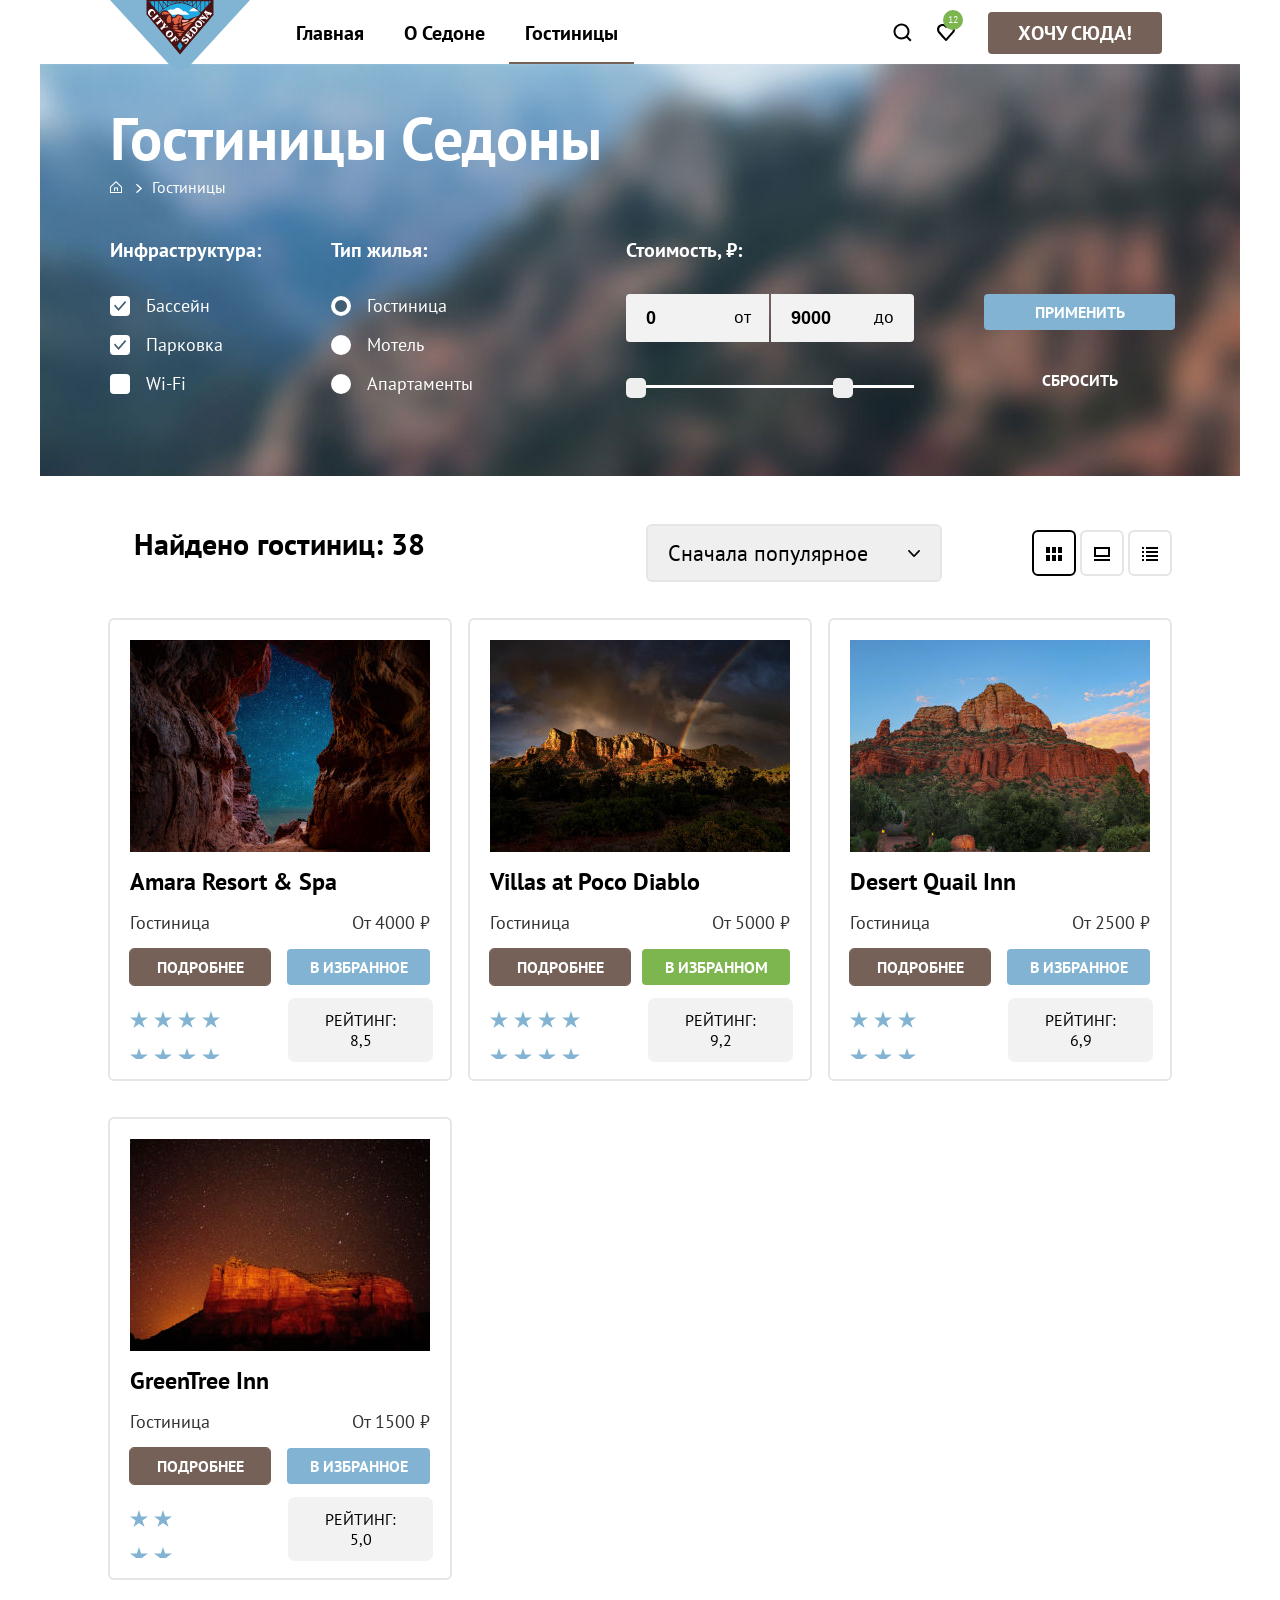
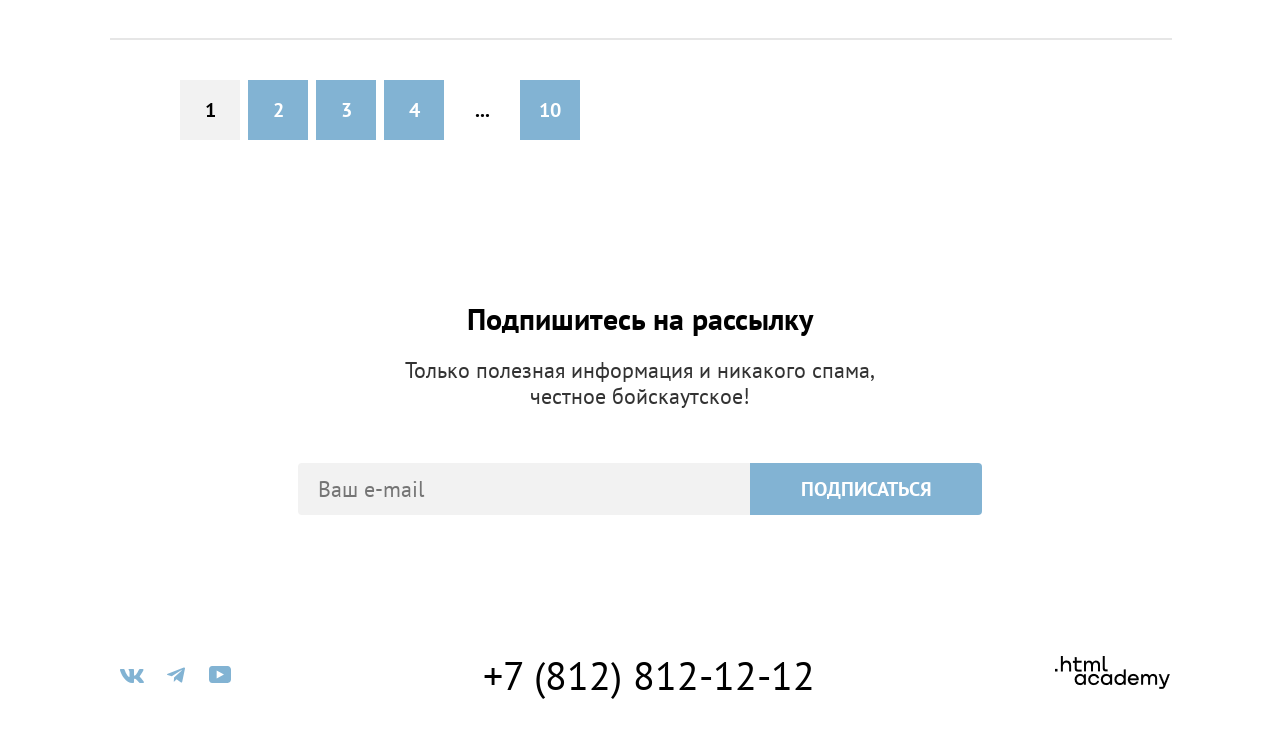
==== hotels.html @ c3390d6a "Гриды" ====
<!doctype html>
<html lang="ru">
  <head>
    <meta charset="utf-8" />
    <title>Sedona</title>
    <link rel="stylesheet" href="styles/styles.css" />
    <link rel="icon" href="images/logo/logo-sedona.svg" type="image/png" />
  </head>

  <body>
    <header class="page-header" data-test="header">
      <nav class="navigation">
        <a class="navigation-logo" href="index.html">
          <img
            class="page-header-logo"
            width="140"
            height="70"
            src="images/logo/logo-sedona.svg"
            alt="Логотип Города Седоны"
          />
        </a>
        <ul class="navigation-list">
          <li class="navigation-item">
            <a class="navigation-link" href="index.html">Главная</a>
          </li>
          <li class="navigation-item">
            <a class="navigation-link" href="about-sedona.html">О Седоне</a>
          </li>
          <li class="navigation-item navigation-current">
            <a class="navigation-link" href="hotels.html">Гостиницы</a>
          </li>
        </ul>
        <ul class="navigation-list navigation-user">
          <li class="navigation-item-user">
            <a class="navigation-link-user" href="#">
              <span class="icon icon-search"></span>
              <span class="visually-hidden">Поиск</span>
              <!-- Здесь будут значки прописаные в css-->
            </a>
          </li>
          <li class="navigation-item-user">
            <a class="navigation-link-user" href="#">
              <span class="icon icons_heart"></span>
              <span class="visually-hidden">Избранное 12</span>
            </a>
          </li>
          <li class="navigation-item-user">
            <a class="button-want-here white" href="#">Хочу сюда!</a>
          </li>
        </ul>
      </nav>
    </header>

    <main class="main-inner main-container" data-test="main">
      <section class="hotel-hero">
        <header class="inner-header white">
          <h1 class="inner-header-title">Гостиницы Седоны</h1>
          <ul class="breadcrumbs">
            <li class="breadcrumbs-item">
              <a class="breadcrumbs-link" href="index.html">
                <img
                  class="icon-home"
                  src="images/icon/vector-home.svg"
                  alt="Главная"
                />
              </a>
            </li>
            <li class="breadcrumbs-item">
              <a class="breadcrumbs-link">Гостиницы</a>
            </li>
          </ul>
        </header>

        <section class="hotel-filters" data-test="filter">
          <h2 class="visually-hidden">Список с фильтрами</h2>
          <form
            class="catalog-filter"
            action="https://echo.htmlacademy.ru/"
            method="get"
          >
            <fieldset class="catalog-filter-group white">
              <legend class="filter-title">Инфраструктура:</legend>
              <ul class="catalog-filter-list">
                <li class="catalog-filter-item">
                  <input
                    class="control-input"
                    type="checkbox"
                    name="pool"
                    id="pool"
                    checked
                  />
                  <label class="control" for="pool">
                    <span class="custom-checkbox"></span>
                    Бассейн</label
                  >
                </li>
                <li class="catalog-filter-item">
                  <input
                    class="control-input"
                    type="checkbox"
                    name="parking"
                    id="parking"
                    checked
                  />
                  <label class="control" for="parking">
                    <span class="custom-checkbox"></span>Парковка</label
                  >
                </li>
                <li class="catalog-filter-item">
                  <input
                    class="control-input"
                    type="checkbox"
                    name="wi-fi"
                    id="wi-fi"
                  />
                  <label class="control" for="wi-fi">
                    <span class="custom-checkbox"></span>Wi-Fi</label
                  >
                </li>
              </ul>
            </fieldset>

            <fieldset class="catalog-filter-group white">
              <legend class="filter-title">Тип жилья:</legend>
              <ul class="catalog-filter-list">
                <li class="catalog-filter-item">
                  <input
                    class="control-input"
                    type="radio"
                    name="accommodation"
                    value="hotel"
                    id="hotel"
                    checked
                  />
                  <label class="control" for="hotel">
                    <span class="custom-radio"></span>Гостиница</label
                  >
                </li>
                <li class="catalog-filter-item">
                  <input
                    class="control-input"
                    type="radio"
                    name="accommodation"
                    value="motel"
                    id="motel"
                  />
                  <label class="control" for="motel">
                    <span class="custom-radio"></span>Мотель</label
                  >
                </li>
                <li class="catalog-filter-item">
                  <input
                    class="control-input"
                    type="radio"
                    name="accommodation"
                    value="apartments"
                    id="apartments"
                  />
                  <label class="control" for="apartments">
                    <span class="custom-radio"></span>Апартаменты</label
                  >
                </li>
              </ul>
            </fieldset>

            <div class="price-filter-group white">
              <h3 class="filter-title">Стоимость, ₽:</h3>

              <div class="price-inputs">
                <p class="form-price">
                  <span class="price-description">от</span>
                  <input
                    class="filter-price-input first-price"
                    type="text"
                    value="0"
                    name="from"
                  />
                </p>

                <p class="form-price">
                  <span class="price-description">до</span>
                  <input
                    class="filter-price-input last-price"
                    type="text"
                    value="9000"
                    name="after"
                  />
                </p>
              </div>

              <div class="price-range">
                <button class="range__button range-min" type="button"></button>
                <button class="range__button range-max" type="button"></button>
                <div class="range-progress"></div>
                <div class="range-background"></div>
              </div>
            </div>

            <div class="div-buttons">
              <button class="button-apply" type="submit">Применить</button>
              <button class="button-reset" type="submit">Сбросить</button>
            </div>
          </form>
        </section>
      </section>

      <section class="hotel-catalog" data-test="catalog">
        <div class="sorting-container">
          <b class="catalog-hotel">Найдено гостиниц: 38</b>
          <select class="sort-select" aria-label="Сортировка">
            <option class="sort-option" value="popular">
              Сначала популярное
            </option>
            <option class="sort-option" value="cheap">Сначала дешёвое</option>
            <option class="sort-option" value="expensive">
              Сначала дорогое
            </option>
          </select>
          <ul class="view-switch">
            <li class="view-switch-item view-switch-current">
              <a href="#" class="view-switch-link">
                <img src="images/icon/mode-grid.svg" alt="Показать карточки" />
              </a>
            </li>
            <li class="view-switch-item">
              <a href="#" class="view-switch-link">
                <img
                  src="images/icon/mode-single.svg"
                  alt="Показать по одной"
                />
              </a>
            </li>
            <li class="view-switch-item">
              <a href="#" class="view-switch-link">
                <img src="images/icon/mode-list.svg" alt="Показать список" />
              </a>
            </li>
          </ul>
        </div>

        <ul class="hotel-card-list">
          <!-- ОТЕЛЬ 1 -->
          <li class="hotel-card-item">
            <article class="hotel-card">
              <h3 class="hotel-card__title">Amara Resort & Spa</h3>
              <img
                class="hotel-card__image"
                width="300"
                height="212"
                src="images/hotels/hotel-1.jpg"
                alt="Курортный отель с бассейном и горным пейзажем"
              />
              <p class="word-hotel">
                Гостиница
                <span>От 4000 ₽</span>
              </p>
              <div class="hotel-buttons">
                <a class="hotel-card-button button" href="">подробнее</a>
                <button class="button-favorites">в избранное</button>
              </div>
              <div class="div-rating">
                <p class="hotel-card-stars-4">
                  <span class="visually-hidden">4 звезды</span>
                </p>
                <p class="hotel-card__rating">Рейтинг: 8,5</p>
              </div>
            </article>
          </li>
          <!-- ОТЕЛЬ 2 -->
          <li class="hotel-card-item">
            <article class="hotel-card">
              <h3 class="hotel-card__title">Villas at Poco Diablo</h3>
              <img
                class="hotel-card__image"
                width="300"
                height="212"
                src="images/hotels/hotel-2.jpg"
                alt="Гостиница с видом на скалы"
              />
              <p class="word-hotel">
                Гостиница
                <span>От 5000 ₽</span>
              </p>
              <div class="hotel-buttons">
                <a class="hotel-card-button button" href="">подробнее</a>
                <button class="button-favorites-green">в избранном</button>
              </div>
              <div class="div-rating">
                <p class="hotel-card-stars-4">
                  <span class="visually-hidden">4 звезды</span>
                </p>
                <p class="hotel-card__rating">Рейтинг: 9,2</p>
              </div>
            </article>
          </li>
          <!-- ОТЕЛЬ 3 -->
          <li class="hotel-card-item">
            <article class="hotel-card">
              <h3 class="hotel-card__title">Desert Quail Inn</h3>
              <img
                class="hotel-card__image"
                width="300"
                height="212"
                src="images/hotels/hotel-3.jpg"
                alt="Уютный мотель с красивым ландшафтом"
              />
              <p class="word-hotel">
                Гостиница
                <span>От 2500 ₽</span>
              </p>
              <div class="hotel-buttons">
                <a class="hotel-card-button button" href="">подробнее</a>
                <button class="button-favorites">в избранное</button>
              </div>
              <div class="div-rating">
                <p class="hotel-card-stars-3">
                  <span class="visually-hidden">3 звезды</span>
                </p>
                <p class="hotel-card__rating">Рейтинг: 6,9</p>
              </div>
            </article>
          </li>
          <!-- ОТЕЛЬ 4 -->
          <li class="hotel-card-item">
            <article class="hotel-card">
              <h3 class="hotel-card__title">GreenTree Inn</h3>
              <img
                class="hotel-card__image"
                width="300"
                height="212"
                src="images/hotels/hotel-4.jpg"
                alt="бюджетный отель рядом с национальным парком"
              />
              <p class="word-hotel">
                Гостиница
                <span>От 1500 ₽</span>
              </p>
              <div class="hotel-buttons">
                <a class="hotel-card-button button" href="">подробнее</a>
                <button class="button-favorites">в избранное</button>
              </div>
              <div class="div-rating">
                <p class="hotel-card-stars-2">
                  <span class="visually-hidden">2 звезды</span>
                </p>
                <p class="hotel-card__rating">Рейтинг: 5,0</p>
              </div>
            </article>
          </li>
        </ul>

        <div class="big-line"></div>

        <ul class="pagination">
          <li class="pagination-item pagination-current">
            <a class="pagination-link">1</a>
          </li>
          <li class="pagination-item">
            <a class="pagination-link" href="#">2</a>
          </li>
          <li class="pagination-item">
            <a class="pagination-link" href="#">3</a>
          </li>
          <li class="pagination-item">
            <a class="pagination-link" href="#">4</a>
          </li>
          <li class="pagination-item">
            <a class="pagination-link" href="#">...</a>
          </li>
          <li class="pagination-item">
            <a class="pagination-link pagination-next" href="#">10</a>
          </li>
        </ul>
      </section>
      <section class="email-index" data-test="subscribe">
        <h2 class="subscribe">Подпишитесь на рассылку</h2>
        <p class="subscribe-text">
          Только полезная информация и никакого спама, честное бойскаутское!
        </p>
        <form class="email-subscribe">
          <input
            class="email-input"
            type="email"
            name="email"
            placeholder="Ваш e-mail"
          />
          <button class="subscribe-btn">Подписаться</button>
        </form>
      </section>
    </main>

    <footer class="page-footer" data-test="footer">
      <h2 class="visually-hidden">Контакты</h2>
      <ul class="footer-social-list">
        <li class="footer-social-item">
          <a class="button-vk" href="https://vk.com/htmlacademy">
            <img
              class="social-icon"
              width="24"
              height="14"
              src="images/icon/vector-vk.svg"
              alt=""
            />
          </a>
          <span class="visually-hidden">Вконтакте</span>
        </li>
        <li class="footer-social-item">
          <a class="button" href="https://t.me/htmlacademy">
            <img
              class="social-icon"
              width="18"
              height="16"
              src="images/icon/vector-tg.svg"
              alt=""
            />
          </a>
          <span class="visually-hidden">Телеграм</span>
        </li>
        <li class="footer-social-item">
          <a class="button" href="https://www.youtube.com/user/htmlacademyru">
            <img
              class="social-icon"
              width="22"
              height="17"
              src="images/icon/vector-yt.svg"
              alt=""
            />
          </a>
          <span class="visually-hidden">Youtube</span>
        </li>
      </ul>
      <address class="footer-phone">
        <a class="phone" href="tel:+78128121212">+7 (812) 812-12-12</a>
      </address>
      <address class="footer-logo">
        <a class="logo-footer" href="https://htmlacademy.ru/">
          <img
            class="logo"
            width="115"
            height="33"
            alt="Логотип htmlacademy"
            src="images/logo/logo_htmlacademy.png"
          />
        </a>
      </address>
    </footer>
  </body>
</html>
---- styles/styles.css ----
@font-face {
  font-family: "PT Sans";
  font-style: normal;
  font-weight: 400;
  src: url("../fonts/ptsans-400.woff2") format("woff2");
  font-display: swap;
}

@font-face {
  font-family: "PT Sans";
  font-style: normal;
  font-weight: 700;
  src: url("../fonts/ptsans-700.woff2") format("woff2");
  font-display: swap;
}

html {
  height: 100%;
}

body {
  display: flex;
  flex-direction: column;
  min-height: 100%;
  font-family: "PT Sans", sans-serif;
  font-size: 22px;
  font-weight: 400;
  line-height: 26px;
  color: #000000;
  background-color: #ffffff;
  text-align: center;
  width: 1200px;
  margin: 0 auto;
}

.visually-hidden {
  position: absolute;
  width: 1px;
  height: 1px;
  margin: -1px;
  padding: 0;
  border: 0;
  clip: rect(0 0 0 0);
  overflow: hidden;
}

.navigation-list,
.comfort-list,
.pagination,
.footer-social-list,
.inner-header-title,
.breadcrumbs,
.hotel-card-list,
.catalog-filter-group,
.view-switch {
  margin: 0;
  padding: 0;
}

.sedona-title,
.invitation-title,
.comfort-title,
.intro_title,
.interested-title,
.sedona-text,
.invitation-text,
.comfort-text,
.interested-text,
.intro_description,
.subscribe,
.subscribe-text,
.hotel-card__title,
.word-hotel,
.hotel-card__rating,
.hotel-card-stars-2,
.hotel-card-stars-3,
.hotel-card-stars-4,
.custom-radio {
  margin: 0;
}

.sedona-list,
.price-filter-group {
  padding: 0;
}

.navigation-link,
.filter-title,
.phone,
.button-search,
.hotel-card-button,
.button-want-here,
.pagination-link,
.breadcrumbs-link {
  text-decoration: none;
} /*Убирает подчеркивание*/

.sedona-title,
.comfort-title,
.button-search,
.button-want-here,
.intro_title,
.invitation-title,
.pagination-item,
.button-apply,
.button-reset,
.hotel-card-button,
.button-favorites,
.hotel-card__rating,
.button-favorites-green,
.subscribe-btn {
  text-transform: uppercase;
} /*Всё крупным шрифтом*/

.navigation-list,
.sedona-list,
.comfort-list,
.breadcrumbs,
.catalog-filter-list,
.hotel-card-list,
.pagination,
.footer-social-list,
.view-switch {
  list-style-type: none;
} /*Убирает маркер*/

.button-search,
.subscribe-btn,
.button-want-here,
.email-input,
.button-favorites,
.button-favorites-green,
.sort-select,
.button-apply,
.button-reset {
  font: inherit;
} /*Принудительное наследование*/

.navigation-list,
.sedona-list,
.comfort-list,
.footer-social-list,
.hotel-card-list,
.breadcrumbs,
.catalog-filter-list,
.pagination {
  flex-wrap: wrap;
} /*Переполнение*/

/*Цвета*/

.intro_description,
.invitation-text,
.interested-title,
.subscribe-text {
  color: #333333;
}

.white .sedona-title,
.white .sedona-text,
.white .subscribe,
.white .subscribe-text,
.white .inner-header-title,
.white .catalog-filter-item,
.white .button-want-here {
  color: #ffffff;
}

/*Шрифты*/

.hotel-card__rating {
  font-size: 16px;
  line-height: 20px;
}

.breadcrumbs-link {
  font-size: 16px;
  line-height: 21px;
}

.sedona-text,
.comfort-text,
.sort-option,
.word-hotel {
  font-size: 18px;
  line-height: 21px;
  color: #333333;
}

.control {
  font-size: 18px;
  line-height: 23px;
}

.navigation-link,
.button-want-here {
  font-size: 20px;
  line-height: 24px;
  font-weight: 700;
  color: #000000;
}

.filter-title {
  font-size: 20px;
  font-weight: 700;
  line-height: 24px;
  letter-spacing: 0%;
  text-align: left;
  color: #ffffff;
  margin: 0;
  padding: 0;
  margin-bottom: 32px;
}

.sedona-title,
.comfort-title,
.hotel-card__title {
  font-size: 24px;
  font-weight: 700;
  line-height: 28px;
}

.intro_title,
.invitation-title,
.interested-title,
.subscribe,
.catalog-hotel {
  font-size: 30px;
  font-weight: 700;
  line-height: 36px;
}

.phone {
  font-size: 40px;
  line-height: 40px;
  color: #000000;
}

.inner-header-title {
  font-size: 60px;
  line-height: 78px;
  font-weight: 700;
}

/*Кнопки*/

.button-want-here {
  width: 92px;
  background-color: #756157;
  color: white;
  padding: 8px 30px;
  box-sizing: border-box;
  border-radius: 4px;
}

.button-search,
.subscribe-btn {
  font-size: 20px;
  line-height: 36px;
  font-weight: 700;
  padding: 8px 50px 8px 50px;
  color: #ffffff;
}

.button-search {
  width: 376px;
  border-radius: 4px;
  background-color: #756157;
  margin-top: 54px;
}

.subscribe-btn {
  width: 232px;
  min-height: 52px;
  border: none;
  border-radius: 0 4px 4px 0;
  background-color: #82b3d3;
}

.hotel-card-button {
  font-size: 16px;
  line-height: 20px;
  font-weight: 700;
  color: #ffffff;
  padding: 8px 26px;
  width: 88px;
  min-height: 20px;
  outline: 1px solid #756157;
  border-radius: 4px;
  background-color: #756157;
}

.button-favorites {
  font-size: 16px;
  line-height: 20px;
  font-weight: 700;
  color: #ffffff;
  padding: 8px;
  width: 143px;
  min-height: 20px;
  border-radius: 4px;
  border: none;
  background-color: #82b3d3;
}

.button-favorites-green {
  font-size: 16px;
  line-height: 20px;
  font-weight: 700;
  color: #ffffff;
  padding: 8px 20px;
  width: 148px;
  min-height: 36px;
  border: none;
  border-radius: 4px;
  background-color: #7db54f;
}

.pagination-item {
  font-size: 20px;
  font-weight: 700;
  line-height: 36px;
}

/*Главная*/ /* */

/*Шапка - header*/
.navigation {
  display: flex;
  width: 1200px;
  margin: 0 auto;
  padding: 0 70px;
  box-sizing: border-box;
  position: relative;
}

.navigation-logo {
  position: absolute;
  z-index: 10;
}

.navigation-list {
  width: 527px;
  display: flex;
  flex-direction: row;
  justify-content: flex-start;
  align-items: center;
  margin-left: 170px;
}

.navigation-item:not(:last-child) {
  margin-right: 8px;
}

.navigation-link {
  padding: 19px 16px;
}

.navigation-user {
  width: 290px;
  margin-left: auto;
}

.navigation-item-user:last-child {
  margin-left: 20px;
}

/* полоска акктивности */
.navigation-item {
  position: relative; /* чтобы полоска считала позицию от этого блока */
}

.navigation-item.navigation-current::after {
  content: "";
  position: absolute;
  bottom: -19px; /* опускаем полоску на 21px ниже */
  left: 0;
  width: 100%;
  height: 0;
  border-bottom: 2px solid #756257;
}

/* main */
.page-main {
  width: 1200px;
}

.main-container {
  flex-grow: 1;
}

.page-container {
  width: 1200px;
  margin: 0 auto;
}

.hero {
  background-color: #2c4a6a;
  background-image: url("../images/index-background.png");
  width: 1200px;
  min-height: 485px;
  display: block;
  margin: 0 auto;
}

.hero-img {
  margin: 51px 371px;
}

.intro {
  display: flex;
  flex-direction: column;
  justify-content: center;
  align-items: center;
  padding: 69px 0;
}

.intro_title {
  width: 730px;
  margin-bottom: 25px;
}

.sedona-list {
  display: grid;
  grid-template-columns: repeat(3, 400px);
  grid-template-rows: repeat(3, 385px);
  max-width: 1200px;
  margin: 0 auto;
}

.sedona-item {
  display: flex;
  flex-direction: column;
  justify-content: center;
  align-items: center;
  min-height: 385px;
}

.sedona-title {
  width: 175px;
  min-height: 56px;
}

.sedona-title::after {
  content: "";
  display: block;
  width: 60px;
  height: 2px;
  background-color: rgba(0, 0, 0, 0.3);
  margin: 30px auto 0;
}

.sedona-list li:first-child .sedona-title::after,
.sedona-list li:last-child .sedona-title::after {
  background-color: rgba(255, 255, 255, 0.3);
}

.sedona-text {
  width: 240px;
  min-width: 42px;
  margin-top: 30px;
}

.sedona-photo {
  grid-column: span 2;
  min-height: 385px;
}

.photo-1 {
  display: block;
}

.invitation {
  display: flex;
  flex-direction: column;
  justify-content: center;
  align-items: center;
  padding: 64px 0;
}

.invitation-title {
  width: 505px;
  margin-bottom: 20px;
}

.comfort-list {
  display: flex;
}

.comfort-item {
  display: flex;
  flex-direction: column;
  justify-content: flex-start;
  align-items: center;
  padding: 81px 85px;
}

.comfort-title {
  margin: 30px 0;
}

.comfort-text {
  width: 230px;
}

.interested {
  display: flex;
  flex-direction: column;
  justify-content: flex-start;
  align-items: center;
  padding: 96px 304px;
}

.interested-text {
  margin-top: 20px;
  width: 630px;
}

.email-index {
  min-height: 415px;
  display: flex;
  flex-direction: column;
  justify-content: center;
  align-items: center;
}

.subscribe-text {
  margin-top: 20px;
  width: 500px;
}

.email-subscribe {
  display: flex;
  flex-direction: row;
  justify-content: flex-start;
  align-items: center;
  margin-top: 54px;
}

.email-input {
  width: 452px;
  min-height: 52px;
  border: none;
  box-sizing: border-box;
  padding: 12px 20px;
  border-radius: 4px 0 0 4px;
  background-color: #f2f2f2;
}

/*Подвал - footer */

.page-footer {
  padding: 40px 70px;
  display: flex;
  flex-direction: row;
  justify-content: space-between;
  align-items: center;
}

.footer-social-list {
  display: flex;
  flex-direction: row;
  justify-content: flex-start;
  align-items: center;
}

.footer-social-item {
  width: 24px;
  height: auto;
  padding: 0 10px;
}

.footer-phone {
  width: 720px;
  font-style: normal;
}

/*Фон*/

.bg-100 {
  background-color: rgba(130, 179, 211, 1);
}

.bg-12 {
  background-color: rgba(131, 179, 211, 0.12);
}

.bg-20 {
  background-color: rgba(131, 179, 211, 0.2);
}

.bg-email {
  background-color: #5e4b3c;
  background-image: url("../images/subscribe.jpg");
  width: 1200px;
  height: 414.86px;
}

/*Векторные картинки*/

.icon {
  width: 20px;
  height: 20px;
  display: flex;
  background-repeat: no-repeat;
  background-position: center;
  justify-content: center;
  align-items: center;
  padding: 22px 12px;
}

.icon-search {
  background-image: url("../images/icon/icons_search.svg");
}

.icons_heart {
  background-image: url("../images/icon/icons_heart.svg");
  text-decoration: none;
  position: relative;
}

.icons_heart:after {
  content: "12";
  border-radius: 10px;
  position: absolute;
  background-color: #7db54f;
  width: 20px;
  height: 20px;
  line-height: 20px;
  top: 10px;
  left: 19px;
  font-size: 10px;
  text-align: center;
  color: #ffffff;
  z-index: 10;
}

/*Каталог */

.hotel-hero {
  background-color: #2c4a3e;
  background-image: url("../images/hotels/filter.jpg");
  width: 1200px;
  min-height: 412px;
}

.inner-header {
  padding: 35px 70px 40px;
}

.inner-header-title {
  text-align: start;
}

.breadcrumbs {
  color: #ffffff;
  display: flex;
  font-size: 16px; /* возвращаем размер только нужным */
  line-height: 1;
}

.breadcrumbs-item:not(:last-child)::after {
  content: "";
  display: inline-block;
  width: 6px;
  height: 10px;
  margin: 0 10px;
  background-image: url(../images/icon/Vector-arrow.svg);
  background-size: contain;
  background-repeat: no-repeat;
  background-position: center;
}

.hotel-filters {
  padding: 0 70px;
}

.catalog-filter {
  display: flex;
}

.hotel-catalog {
  padding: 50px 70px 60px 70px;
}

.catalog-filter-group {
  width: 150.43px;
  min-height: 157px;
  border: none;
}

.catalog-filter-group:first-child {
  margin-right: 70px;
}

.catalog-filter-list {
  margin: 0;
  padding: 0;
  text-align: start;
}

.catalog-filter-item:not(:last-child) {
  margin-bottom: 16px;
}

/* Скрываем стандартный чекбокс */
.control-input {
  position: absolute;
  width: 1px;
  height: 1px;
  margin: -1px;
  padding: 0;
  overflow: hidden;
  clip: rect(0, 0, 0, 0);
}

/* Контейнер для галочки */
.custom-checkbox {
  display: inline-block;
  width: 20px;
  height: 20px;
  border-radius: 4px;
  background-color: #ffffff;
  margin-right: 16px;
  vertical-align: middle;
  flex-shrink: 0;
}

.control-input:checked + .control .custom-checkbox {
  background-image: url("../images/icon/tick-checked.svg"); /* твоя иконка */
  background-position: center;
  background-repeat: no-repeat;
}

/* Стили для лейбла, чтобы всё было в строку */
.control {
  display: flex;
  align-items: center;
  cursor: pointer;
}

/* Кастомный кружок */
.custom-radio {
  display: inline-block;
  width: 20px;
  height: 20px;
  border-radius: 50%;
  background-color: #ffffff;
  margin-right: 16px;
  vertical-align: middle;
  flex-shrink: 0;
}

/* Когда радио-кнопка выбрана — показываем точку */
.control-input:checked + .control .custom-radio {
  background-color: #3f5e72; /* цвет фона из макета */
  box-shadow: inset 0 0 0 4px #fff; /* белая точка внутри */
}

.price-filter-group {
  margin: 0 70px 0 140px;
  padding-left: 13px;
}

.price-inputs {
  display: flex;
}

.form-price {
  position: relative;
  margin: 0;
}

.price-description {
  position: absolute;
  color: rgba(0, 0, 0, 1);
  right: 10px;
  font-size: 18px;
  z-index: 2;
  padding: 10px 10px;
}

.filter-price-input {
  width: 143px;
  min-height: 48px;
  background-color: #f2f2f2;
  border: none;
  padding: 12px 20px;
  box-sizing: border-box;
  font-size: 18px;
  font-weight: 700;
  line-height: 24px;
}

.first-price {
  border-radius: 4px 0 0 4px;
  margin-right: 2px;
}

.last-price {
  border-radius: 0 4px 4px 0;
}

.price-range {
  position: relative;
  margin-top: 36px;
}

.range__button {
  width: 20px;
  height: 20px;
  color: #ffffff;
  border-radius: 5px;
  position: absolute;
  z-index: 1;
  border: none;
}

.range-min {
  left: 0;
}

.range-max {
  right: 61px;
}

.range-progress {
  position: absolute;
  width: 100%;
  height: 3px;
  background-color: #fff;
  bottom: -10px;
}

.div-buttons {
  display: flex;
  flex-direction: column;
  margin-top: 56px;
}

.button-apply,
.button-reset {
  border: none;
}

.button-apply {
  width: 191px;
  min-height: 36px;
  background-color: #82b3d3;
  border-radius: 4px;
  font-size: 16px;
  line-height: 20px;
  font-weight: 700;
  color: #ffffff;
  padding: 8px 50px 8px 50px;
  margin-bottom: 32px;
}

.button-reset {
  width: 191px;
  min-height: 36px;
  background-color: transparent;
  border-radius: 4px;
  font-size: 16px;
  line-height: 20px;
  font-weight: 700;
  color: #ffffff;
  padding: 8px 50px 8px 50px;
}

.sorting-container {
  display: flex;
  padding-bottom: 40px;
}

.sort-select {
  margin: 0 70px 0 200px;
  padding: 14px 20px;
  min-width: 292px;
  border: none;
  outline: 2px solid #e5e5e5;
  border-radius: 4px;
  position: relative;

  /* Кастомная стрелка */

  appearance: none; /* убираем стандартную стрелку */
  background-image: url("../images/icon/Vector-arrow-down.svg");
  background-repeat: no-repeat;
  background-position: right 20px center;
  background-size: 12px 7px;
}

.catalog-hotel {
  width: 338px;
}

.view-switch {
  width: 160px;
  height: 48px;
  display: flex;
  align-items: flex-end;
  justify-content: flex-end;
}

.view-switch-item {
  width: 16px;
  height: 14px;
  padding: 14px 12px;
  outline: 2px solid #e5e5e5;
  border-radius: 4px;
  display: flex;
  align-items: center;
}

.view-switch-item:not(:last-child) {
  margin-right: 8px;
}

.view-switch-current {
  outline: 2px solid #000000;
}

/* Отели */

.hotel-card-list {
  display: grid;
  grid-template-columns: repeat(3, 340px);
  gap: 20px;
}

.hotel-card {
  outline: 2px solid #e6e6e6;
  border-radius: 4px;
  width: 300px;
  padding: 20px;
  margin-bottom: 20px;
  display: flex;
  flex-direction: column;
}

.hotel-card:nth-child(3n) {
  margin-right: 0;
}

.hotel-card__title {
  text-align: start;
  margin-bottom: 16px;
}

.hotel-card__image {
  width: 100%;
  height: auto;
  order: -1;
  margin-bottom: 16px;
  object-fit: contain;
}

.word-hotel {
  display: flex;
  justify-content: space-between;
  margin-bottom: 16px;
}

.hotel-buttons {
  display: flex;
  justify-content: space-between;
  margin-bottom: 16px;
}

.div-rating {
  display: flex;
  justify-content: space-between;
}

.hotel-card-stars-4 {
  background-image: url(../images/hotels/stars-4.svg);
  width: 140px;
  min-height: 37px;
}

.hotel-card-stars-3 {
  background-image: url(../images/hotels/stars-4.svg);
  width: 70px;
  min-height: 37px;
}

.hotel-card-stars-2 {
  background-image: url(../images/hotels/stars-4.svg);
  width: 47px;
  min-height: 37px;
}

.hotel-card__rating {
  width: 95px;
  outline: solid #f2f2f2;
  border-radius: 4px;
  background-color: #f2f2f2;
  padding: 9px 22px;
}

.big-line {
  width: 1060px;
  height: 0;
  border: 1px solid #e6e6e6;
  margin-top: 40px;
  margin-bottom: 40px;
}

.pagination {
  margin-left: 70px;
  display: flex;
}

/* Фон для текущего li */
.pagination-current.pagination-item {
  background-color: #f2f2f2;
}

/* Цвет текста ссылки внутри текущего li */
.pagination-current .pagination-link {
  color: #000000;
}

.pagination-item {
  min-width: 60px;
  min-height: 60px;
  background-color: #82b3d3;
  display: flex;
  justify-content: center;
  align-items: center;
}

.pagination-item:not(:last-of-type) {
  margin-right: 8px;
}

.pagination-link {
  color: #ffffff;
}

.pagination-item:nth-last-child(2) {
  background-color: transparent;
}

.pagination-item:nth-last-child(2) .pagination-link {
  color: #000000;
}
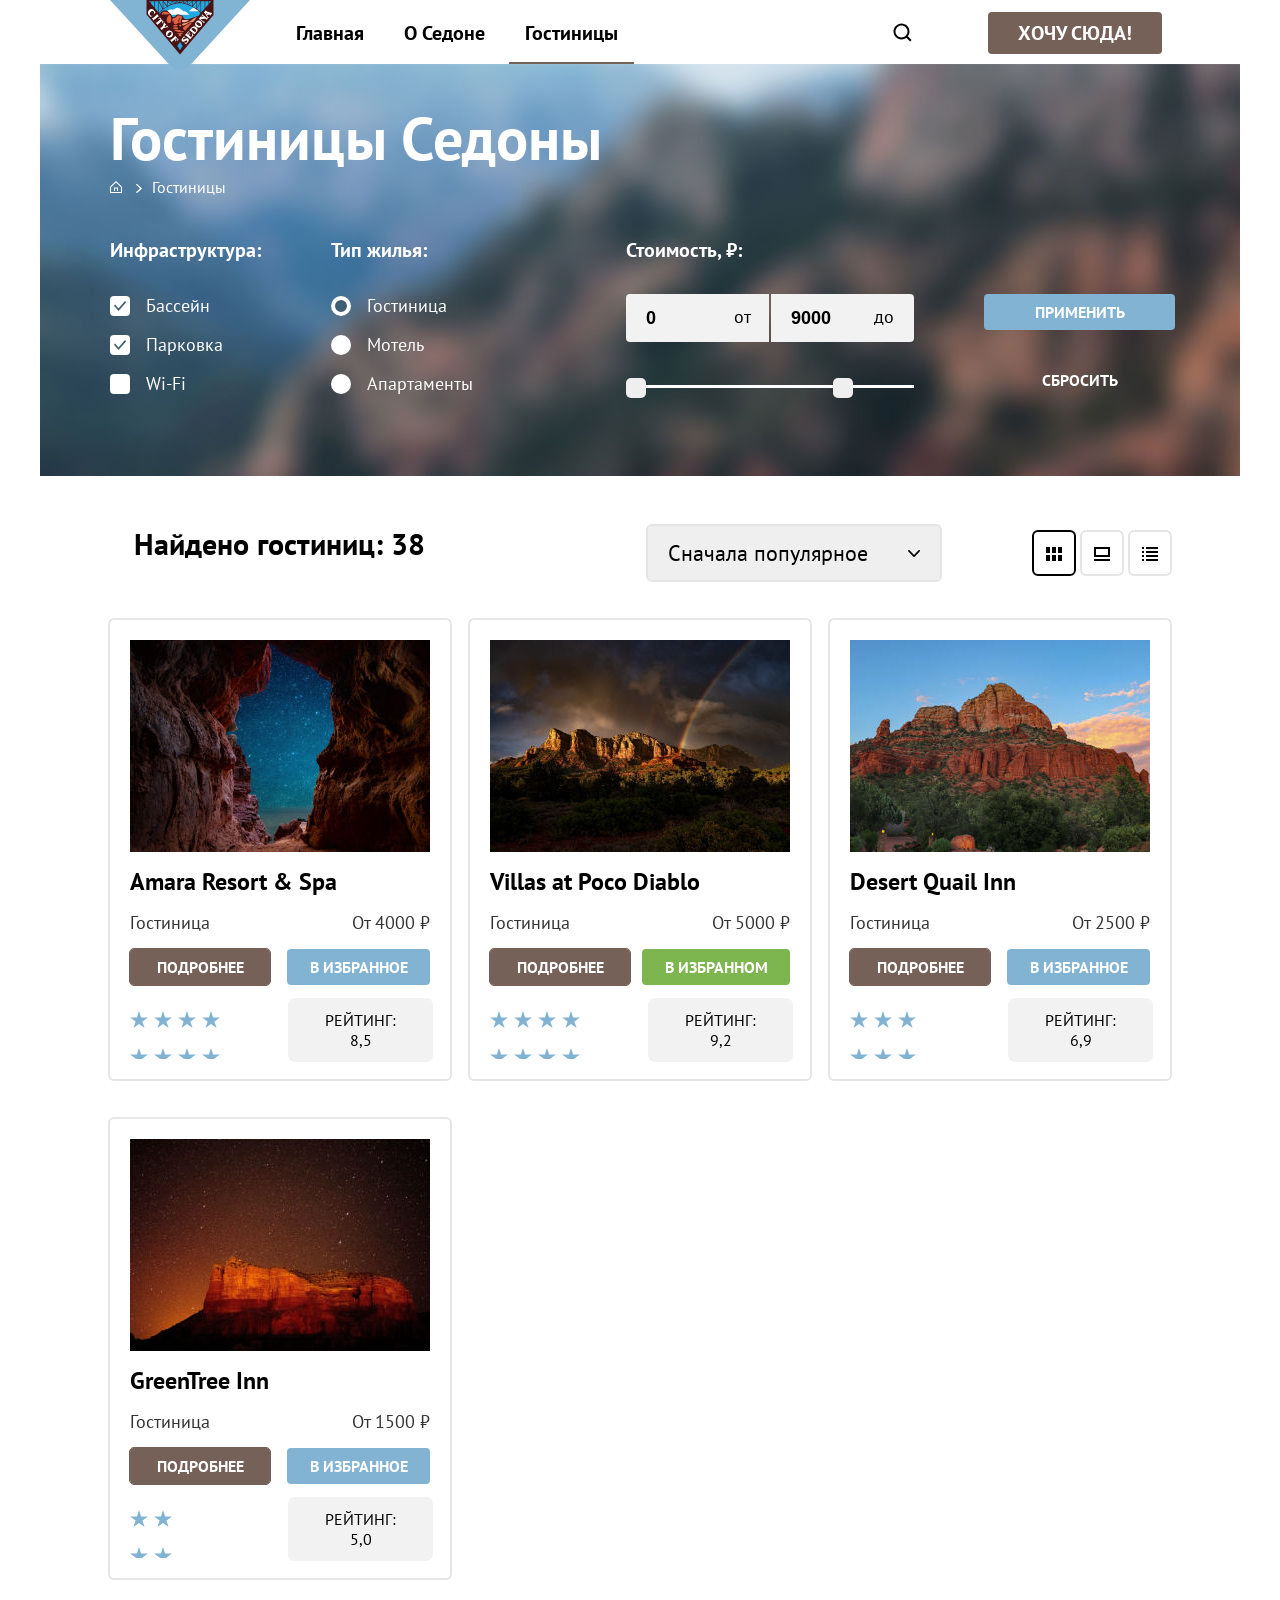
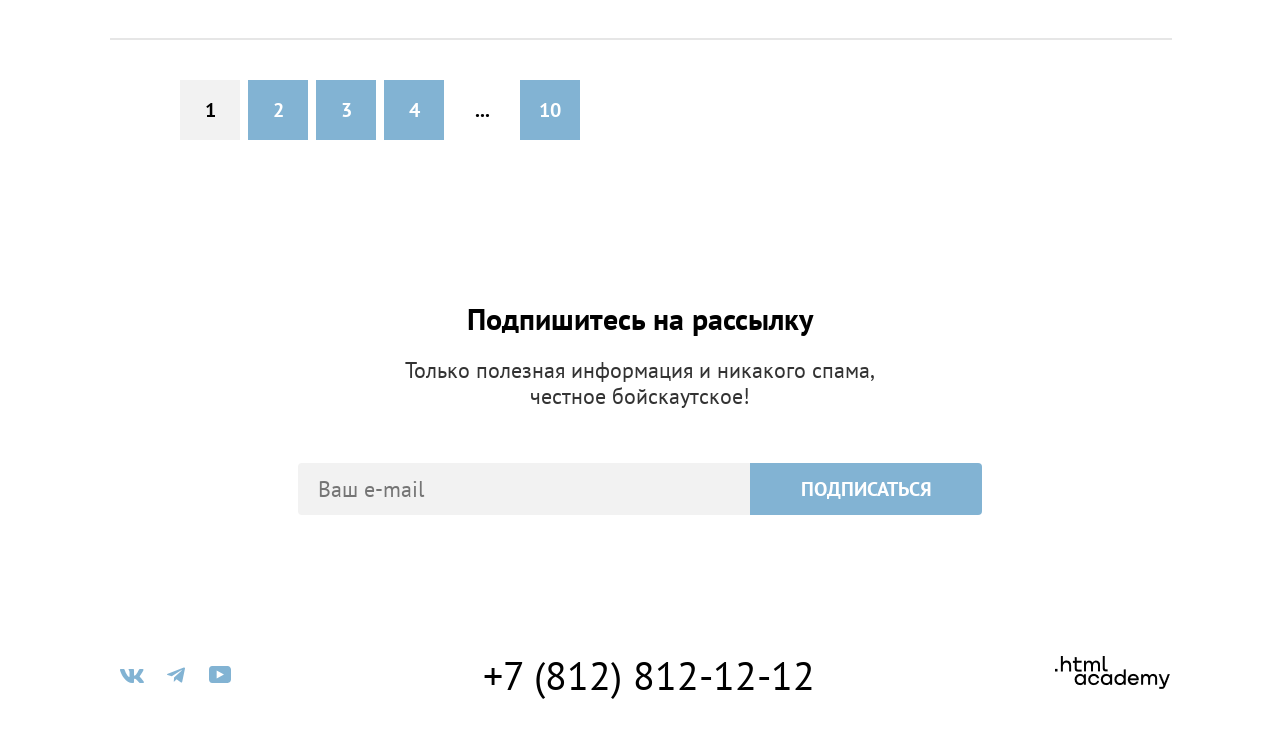
==== commit 1d1872ba: "добавлено модальное окно и кроссбраузерность" ====
--- a/hotels.html
+++ b/hotels.html
@@ -27,7 +27,7 @@
             <a class="navigation-link" href="about-sedona.html">О Седоне</a>
           </li>
           <li class="navigation-item navigation-current">
-            <a class="navigation-link" href="hotels.html">Гостиницы</a>
+            <a class="navigation-link" href="#">Гостиницы</a>
           </li>
         </ul>
         <ul class="navigation-list navigation-user">
@@ -40,7 +40,7 @@
           </li>
           <li class="navigation-item-user">
             <a class="navigation-link-user" href="#">
-              <span class="icon icons_heart"></span>
+              <span class="icon icons-heart"></span>
               <span class="visually-hidden">Избранное 12</span>
             </a>
           </li>
@@ -76,7 +76,7 @@
           <form
             class="catalog-filter"
             action="https://echo.htmlacademy.ru/"
-            method="get"
+            method="post"
           >
             <fieldset class="catalog-filter-group white">
               <legend class="filter-title">Инфраструктура:</legend>
@@ -198,7 +198,7 @@
 
             <div class="div-buttons">
               <button class="button-apply" type="submit">Применить</button>
-              <button class="button-reset" type="submit">Сбросить</button>
+              <button class="button-reset" type="reset">Сбросить</button>
             </div>
           </form>
         </section>
@@ -218,12 +218,12 @@
           </select>
           <ul class="view-switch">
             <li class="view-switch-item view-switch-current">
-              <a href="#" class="view-switch-link">
+              <a href="catalog.html?view=tile" class="view-switch-link">
                 <img src="images/icon/mode-grid.svg" alt="Показать карточки" />
               </a>
             </li>
             <li class="view-switch-item">
-              <a href="#" class="view-switch-link">
+              <a href="catalog.html?view=card" class="view-switch-link">
                 <img
                   src="images/icon/mode-single.svg"
                   alt="Показать по одной"
@@ -231,7 +231,7 @@
               </a>
             </li>
             <li class="view-switch-item">
-              <a href="#" class="view-switch-link">
+              <a href="catalog.html?view=list" class="view-switch-link">
                 <img src="images/icon/mode-list.svg" alt="Показать список" />
               </a>
             </li>
@@ -433,13 +433,12 @@
         <a class="phone" href="tel:+78128121212">+7 (812) 812-12-12</a>
       </address>
       <address class="footer-logo">
-        <a class="logo-footer" href="https://htmlacademy.ru/">
+        <a class="logo-footer" href="https://htmlacademy.ru/intensive/htmlcss">
           <img
             class="logo"
             width="115"
             height="33"
-            alt="Логотип htmlacademy"
-            src="images/logo/logo_htmlacademy.png"
+            alt="Логотип htmlacademy" src="images/logo/logo_htmlacademy.png"
           />
         </a>
       </address>
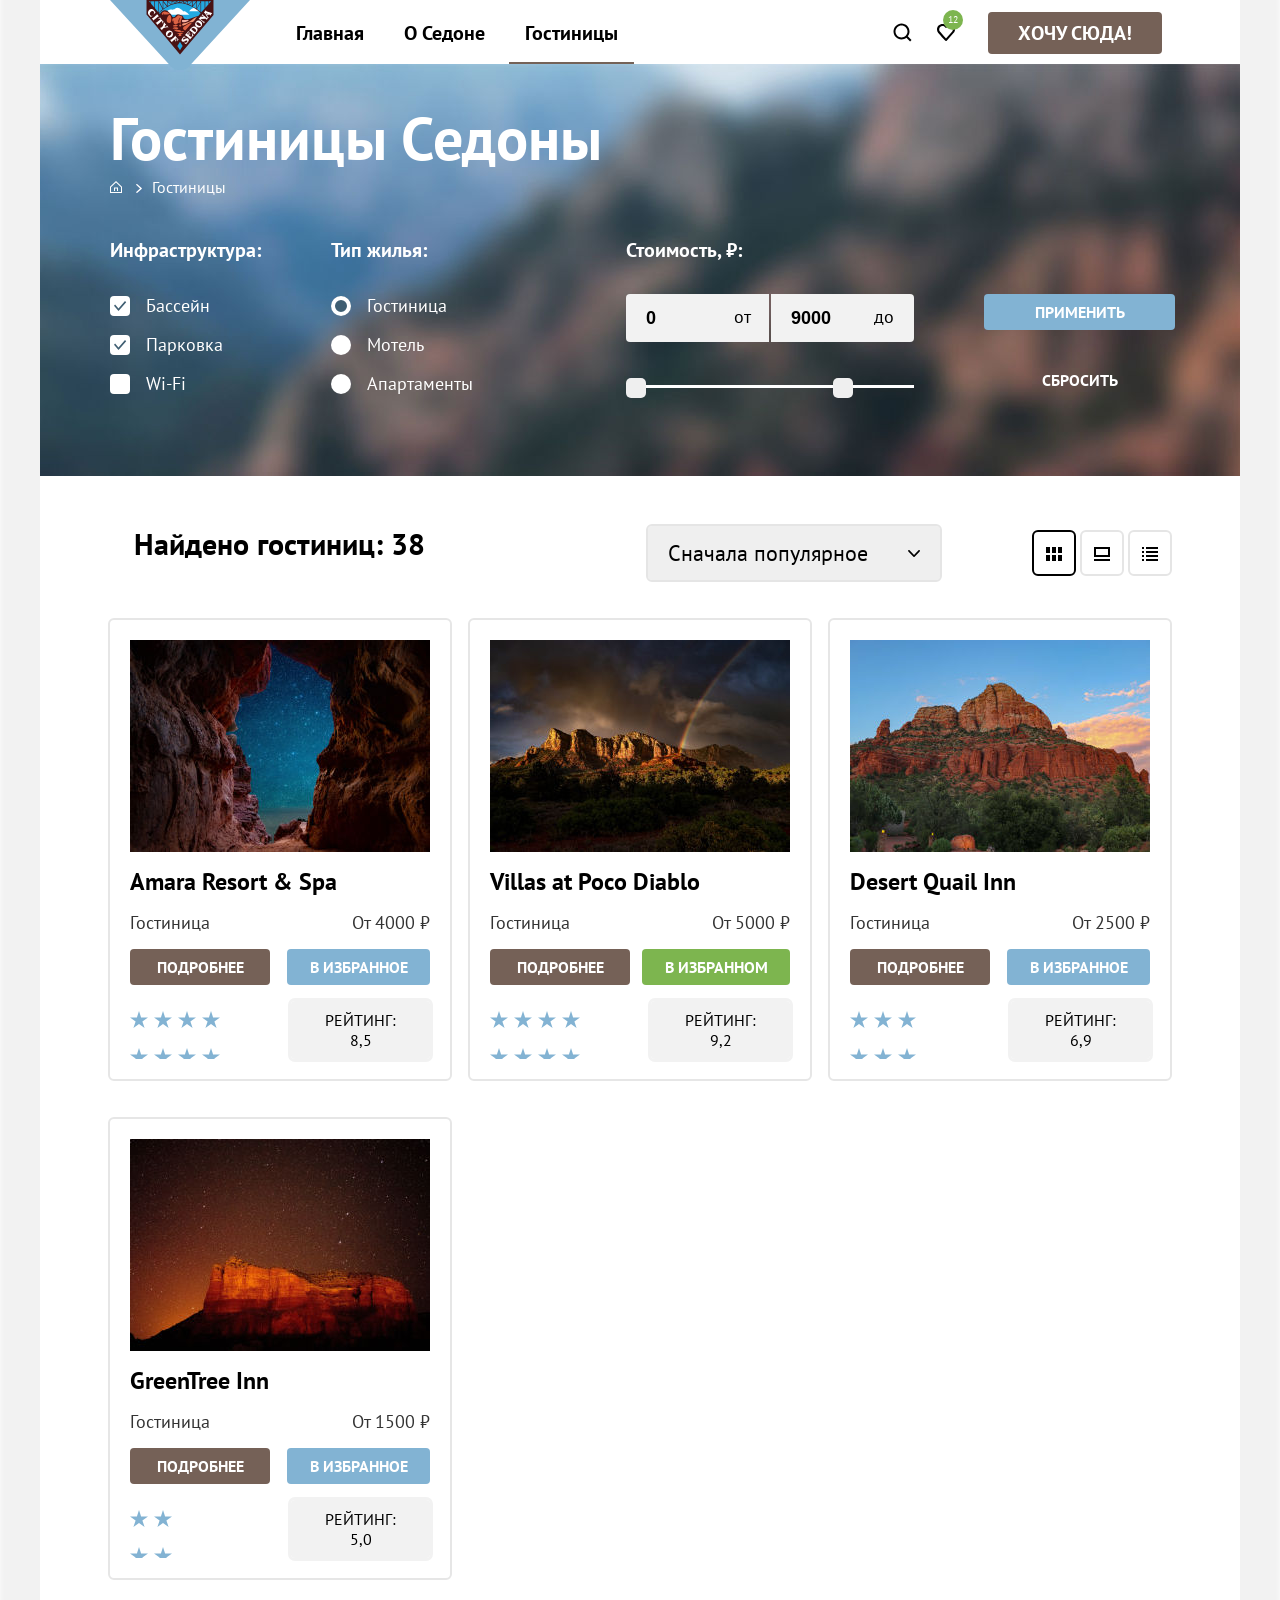
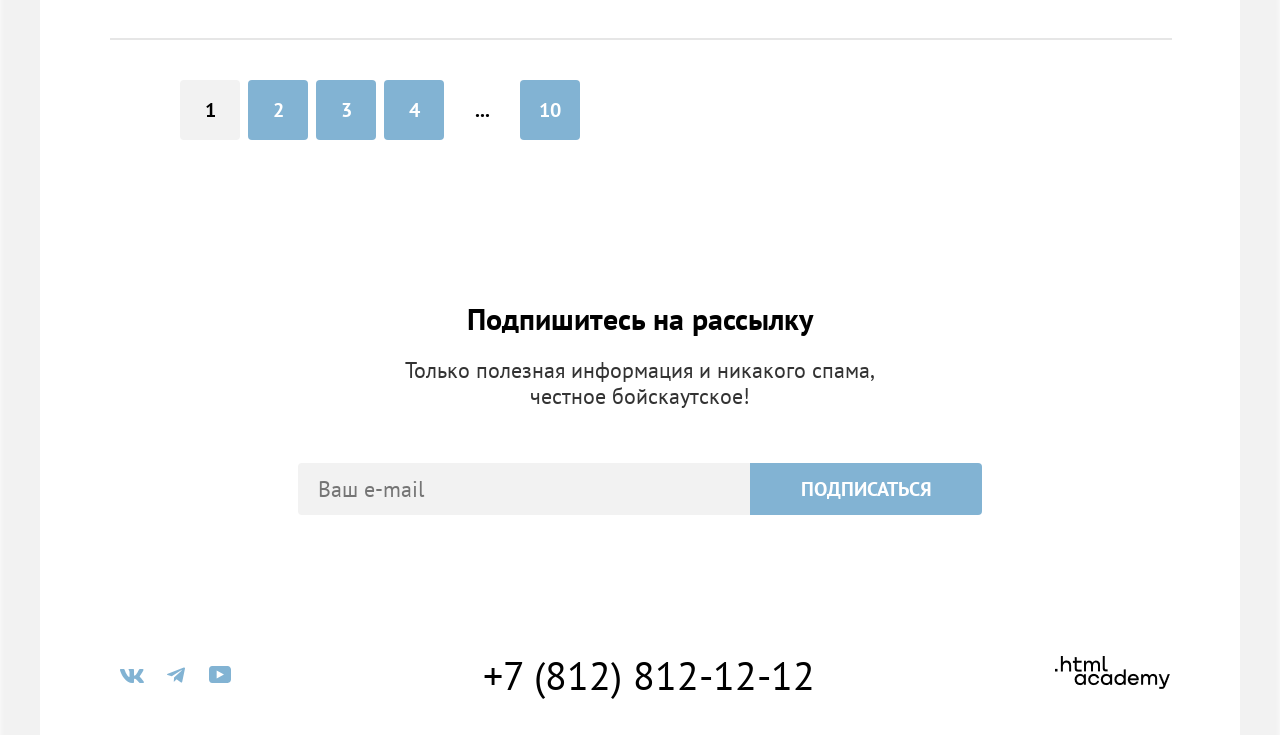
==== commit e96c08a7: "Итоговое" ====
--- a/hotels.html
+++ b/hotels.html
@@ -11,13 +11,7 @@
     <header class="page-header" data-test="header">
       <nav class="navigation">
         <a class="navigation-logo" href="index.html">
-          <img
-            class="page-header-logo"
-            width="140"
-            height="70"
-            src="images/logo/logo-sedona.svg"
-            alt="Логотип Города Седоны"
-          />
+          <img class="page-header-logo" width="140" height="70" src="images/logo/logo-sedona.svg" alt="Логотип Города Седоны"/>
         </a>
         <ul class="navigation-list">
           <li class="navigation-item">
@@ -58,11 +52,7 @@
           <ul class="breadcrumbs">
             <li class="breadcrumbs-item">
               <a class="breadcrumbs-link" href="index.html">
-                <img
-                  class="icon-home"
-                  src="images/icon/vector-home.svg"
-                  alt="Главная"
-                />
+                <img class="icon-home" src="images/icon/vector-home.svg" alt="Главная"/>
               </a>
             </li>
             <li class="breadcrumbs-item">
@@ -73,49 +63,26 @@
 
         <section class="hotel-filters" data-test="filter">
           <h2 class="visually-hidden">Список с фильтрами</h2>
-          <form
-            class="catalog-filter"
-            action="https://echo.htmlacademy.ru/"
-            method="post"
-          >
+          <form class="catalog-filter" action="https://echo.htmlacademy.ru/" method="post">
             <fieldset class="catalog-filter-group white">
               <legend class="filter-title">Инфраструктура:</legend>
               <ul class="catalog-filter-list">
                 <li class="catalog-filter-item">
-                  <input
-                    class="control-input"
-                    type="checkbox"
-                    name="pool"
-                    id="pool"
-                    checked
-                  />
+                  <input class="control-input" id="pool" type="checkbox" name="pool" checked/>
                   <label class="control" for="pool">
-                    <span class="custom-checkbox"></span>
-                    Бассейн</label
-                  >
-                </li>
-                <li class="catalog-filter-item">
-                  <input
-                    class="control-input"
-                    type="checkbox"
-                    name="parking"
-                    id="parking"
-                    checked
-                  />
+                    <span class="custom-checkbox"></span>Бассейн
+                  </label>
+                </li>
+                <li class="catalog-filter-item">
+                  <input class="control-input" id="parking" type="checkbox" name="parking" checked/>
                   <label class="control" for="parking">
-                    <span class="custom-checkbox"></span>Парковка</label
-                  >
-                </li>
-                <li class="catalog-filter-item">
-                  <input
-                    class="control-input"
-                    type="checkbox"
-                    name="wi-fi"
-                    id="wi-fi"
-                  />
+                    <span class="custom-checkbox"></span>Парковка</label>
+                </li>
+                <li class="catalog-filter-item">
+                  <input class="control-input" id="wi-fi" type="checkbox" name="wi-fi"/>
                   <label class="control" for="wi-fi">
-                    <span class="custom-checkbox"></span>Wi-Fi</label
-                  >
+                    <span class="custom-checkbox"></span>Wi-Fi
+                  </label>
                 </li>
               </ul>
             </fieldset>
@@ -124,41 +91,20 @@
               <legend class="filter-title">Тип жилья:</legend>
               <ul class="catalog-filter-list">
                 <li class="catalog-filter-item">
-                  <input
-                    class="control-input"
-                    type="radio"
-                    name="accommodation"
-                    value="hotel"
-                    id="hotel"
-                    checked
-                  />
+                  <input class="control-input" id="hotel" type="radio" name="accommodation" value="hotel" checked/>
                   <label class="control" for="hotel">
-                    <span class="custom-radio"></span>Гостиница</label
-                  >
-                </li>
-                <li class="catalog-filter-item">
-                  <input
-                    class="control-input"
-                    type="radio"
-                    name="accommodation"
-                    value="motel"
-                    id="motel"
-                  />
+                    <span class="custom-radio"></span>Гостиница
+                  </label>
+                </li>
+                <li class="catalog-filter-item">
+                  <input class="control-input" id="motel" type="radio" name="accommodation" value="motel"/>
                   <label class="control" for="motel">
-                    <span class="custom-radio"></span>Мотель</label
-                  >
-                </li>
-                <li class="catalog-filter-item">
-                  <input
-                    class="control-input"
-                    type="radio"
-                    name="accommodation"
-                    value="apartments"
-                    id="apartments"
-                  />
+                    <span class="custom-radio"></span>Мотель</label>
+                </li>
+                <li class="catalog-filter-item">
+                  <input class="control-input" id="apartments" type="radio" name="accommodation" value="apartments"/>
                   <label class="control" for="apartments">
-                    <span class="custom-radio"></span>Апартаменты</label
-                  >
+                    <span class="custom-radio"></span>Апартаменты</label>
                 </li>
               </ul>
             </fieldset>
@@ -169,28 +115,18 @@
               <div class="price-inputs">
                 <p class="form-price">
                   <span class="price-description">от</span>
-                  <input
-                    class="filter-price-input first-price"
-                    type="text"
-                    value="0"
-                    name="from"
-                  />
+                  <input class="filter-price-input first-price" type="text" value="0" name="from"/>
                 </p>
 
                 <p class="form-price">
                   <span class="price-description">до</span>
-                  <input
-                    class="filter-price-input last-price"
-                    type="text"
-                    value="9000"
-                    name="after"
-                  />
+                  <input class="filter-price-input last-price" type="text" value="9000" name="after"/>
                 </p>
               </div>
 
               <div class="price-range">
-                <button class="range__button range-min" type="button"></button>
-                <button class="range__button range-max" type="button"></button>
+                <button class="range-button range-min" type="button"></button>
+                <button class="range-button range-max" type="button"></button>
                 <div class="range-progress"></div>
                 <div class="range-background"></div>
               </div>
@@ -208,30 +144,23 @@
         <div class="sorting-container">
           <b class="catalog-hotel">Найдено гостиниц: 38</b>
           <select class="sort-select" aria-label="Сортировка">
-            <option class="sort-option" value="popular">
-              Сначала популярное
-            </option>
+            <option class="sort-option" value="popular">Сначала популярное</option>
             <option class="sort-option" value="cheap">Сначала дешёвое</option>
-            <option class="sort-option" value="expensive">
-              Сначала дорогое
-            </option>
+            <option class="sort-option" value="expensive">Сначала дорогое</option>
           </select>
           <ul class="view-switch">
             <li class="view-switch-item view-switch-current">
-              <a href="catalog.html?view=tile" class="view-switch-link">
+              <a class="view-switch-link" href="catalog.html?view=tile">
                 <img src="images/icon/mode-grid.svg" alt="Показать карточки" />
               </a>
             </li>
             <li class="view-switch-item">
-              <a href="catalog.html?view=card" class="view-switch-link">
-                <img
-                  src="images/icon/mode-single.svg"
-                  alt="Показать по одной"
-                />
+              <a class="view-switch-link" href="catalog.html?view=card">
+                <img src="images/icon/mode-single.svg" alt="Показать по одной"/>
               </a>
             </li>
             <li class="view-switch-item">
-              <a href="catalog.html?view=list" class="view-switch-link">
+              <a class="view-switch-link" href="catalog.html?view=list">
                 <img src="images/icon/mode-list.svg" alt="Показать список" />
               </a>
             </li>
@@ -242,14 +171,8 @@
           <!-- ОТЕЛЬ 1 -->
           <li class="hotel-card-item">
             <article class="hotel-card">
-              <h3 class="hotel-card__title">Amara Resort & Spa</h3>
-              <img
-                class="hotel-card__image"
-                width="300"
-                height="212"
-                src="images/hotels/hotel-1.jpg"
-                alt="Курортный отель с бассейном и горным пейзажем"
-              />
+              <h3 class="hotel-card-title">Amara Resort & Spa</h3>
+              <img class="hotel-card-image" src="images/hotels/hotel-1.jpg" alt="Курортный отель с бассейном и горным пейзажем" width="300" height="212"/>
               <p class="word-hotel">
                 Гостиница
                 <span>От 4000 ₽</span>
@@ -262,21 +185,15 @@
                 <p class="hotel-card-stars-4">
                   <span class="visually-hidden">4 звезды</span>
                 </p>
-                <p class="hotel-card__rating">Рейтинг: 8,5</p>
+                <p class="hotel-card-rating">Рейтинг: 8,5</p>
               </div>
             </article>
           </li>
           <!-- ОТЕЛЬ 2 -->
           <li class="hotel-card-item">
             <article class="hotel-card">
-              <h3 class="hotel-card__title">Villas at Poco Diablo</h3>
-              <img
-                class="hotel-card__image"
-                width="300"
-                height="212"
-                src="images/hotels/hotel-2.jpg"
-                alt="Гостиница с видом на скалы"
-              />
+              <h3 class="hotel-card-title">Villas at Poco Diablo</h3>
+              <img class="hotel-card-image" src="images/hotels/hotel-2.jpg" alt="Гостиница с видом на скалы" width="300" height="212"/>
               <p class="word-hotel">
                 Гостиница
                 <span>От 5000 ₽</span>
@@ -289,21 +206,15 @@
                 <p class="hotel-card-stars-4">
                   <span class="visually-hidden">4 звезды</span>
                 </p>
-                <p class="hotel-card__rating">Рейтинг: 9,2</p>
+                <p class="hotel-card-rating">Рейтинг: 9,2</p>
               </div>
             </article>
           </li>
           <!-- ОТЕЛЬ 3 -->
           <li class="hotel-card-item">
             <article class="hotel-card">
-              <h3 class="hotel-card__title">Desert Quail Inn</h3>
-              <img
-                class="hotel-card__image"
-                width="300"
-                height="212"
-                src="images/hotels/hotel-3.jpg"
-                alt="Уютный мотель с красивым ландшафтом"
-              />
+              <h3 class="hotel-card-title">Desert Quail Inn</h3>
+              <img class="hotel-card-image" src="images/hotels/hotel-3.jpg" alt="Уютный мотель с красивым ландшафтом" width="300" height="212"/>
               <p class="word-hotel">
                 Гостиница
                 <span>От 2500 ₽</span>
@@ -316,21 +227,15 @@
                 <p class="hotel-card-stars-3">
                   <span class="visually-hidden">3 звезды</span>
                 </p>
-                <p class="hotel-card__rating">Рейтинг: 6,9</p>
+                <p class="hotel-card-rating">Рейтинг: 6,9</p>
               </div>
             </article>
           </li>
           <!-- ОТЕЛЬ 4 -->
           <li class="hotel-card-item">
             <article class="hotel-card">
-              <h3 class="hotel-card__title">GreenTree Inn</h3>
-              <img
-                class="hotel-card__image"
-                width="300"
-                height="212"
-                src="images/hotels/hotel-4.jpg"
-                alt="бюджетный отель рядом с национальным парком"
-              />
+              <h3 class="hotel-card-title">GreenTree Inn</h3>
+              <img class="hotel-card-image" src="images/hotels/hotel-4.jpg" alt="бюджетный отель рядом с национальным парком" width="300" height="212"/>
               <p class="word-hotel">
                 Гостиница
                 <span>От 1500 ₽</span>
@@ -343,7 +248,7 @@
                 <p class="hotel-card-stars-2">
                   <span class="visually-hidden">2 звезды</span>
                 </p>
-                <p class="hotel-card__rating">Рейтинг: 5,0</p>
+                <p class="hotel-card-rating">Рейтинг: 5,0</p>
               </div>
             </article>
           </li>
@@ -374,16 +279,9 @@
       </section>
       <section class="email-index" data-test="subscribe">
         <h2 class="subscribe">Подпишитесь на рассылку</h2>
-        <p class="subscribe-text">
-          Только полезная информация и никакого спама, честное бойскаутское!
-        </p>
+        <p class="subscribe-text">Только полезная информация и никакого спама, честное бойскаутское!</p>
         <form class="email-subscribe">
-          <input
-            class="email-input"
-            type="email"
-            name="email"
-            placeholder="Ваш e-mail"
-          />
+          <input class="email-input" type="email" name="email" placeholder="Ваш e-mail"/>
           <button class="subscribe-btn">Подписаться</button>
         </form>
       </section>
@@ -394,37 +292,19 @@
       <ul class="footer-social-list">
         <li class="footer-social-item">
           <a class="button-vk" href="https://vk.com/htmlacademy">
-            <img
-              class="social-icon"
-              width="24"
-              height="14"
-              src="images/icon/vector-vk.svg"
-              alt=""
-            />
+            <img class="social-icon" src="images/icon/vector-vk.svg" alt="" width="24" height="14"/>
           </a>
           <span class="visually-hidden">Вконтакте</span>
         </li>
         <li class="footer-social-item">
           <a class="button" href="https://t.me/htmlacademy">
-            <img
-              class="social-icon"
-              width="18"
-              height="16"
-              src="images/icon/vector-tg.svg"
-              alt=""
-            />
+            <img class="social-icon" src="images/icon/vector-tg.svg" alt="" width="18" height="16"/>
           </a>
           <span class="visually-hidden">Телеграм</span>
         </li>
         <li class="footer-social-item">
           <a class="button" href="https://www.youtube.com/user/htmlacademyru">
-            <img
-              class="social-icon"
-              width="22"
-              height="17"
-              src="images/icon/vector-yt.svg"
-              alt=""
-            />
+            <img class="social-icon" src="images/icon/vector-yt.svg" alt="" width="22" height="17"/>
           </a>
           <span class="visually-hidden">Youtube</span>
         </li>
@@ -434,12 +314,7 @@
       </address>
       <address class="footer-logo">
         <a class="logo-footer" href="https://htmlacademy.ru/intensive/htmlcss">
-          <img
-            class="logo"
-            width="115"
-            height="33"
-            alt="Логотип htmlacademy" src="images/logo/logo_htmlacademy.png"
-          />
+          <img class="logo" alt="Логотип htmlacademy" src="images/logo/logo-htmlacademy.png" width="115" height="33"/>
         </a>
       </address>
     </footer>
--- a/styles/styles.css
+++ b/styles/styles.css
@@ -31,6 +31,7 @@
   text-align: center;
   width: 1200px;
   margin: 0 auto;
+  box-shadow: 0 0 5px 40px #f2f2f2;
 }
 
 .visually-hidden {
@@ -60,18 +61,18 @@
 .sedona-title,
 .invitation-title,
 .comfort-title,
-.intro_title,
+.intro-title,
 .interested-title,
 .sedona-text,
 .invitation-text,
 .comfort-text,
 .interested-text,
-.intro_description,
+.intro-description,
 .subscribe,
 .subscribe-text,
-.hotel-card__title,
+.hotel-card-title,
 .word-hotel,
-.hotel-card__rating,
+.hotel-card-rating,
 .hotel-card-stars-2,
 .hotel-card-stars-3,
 .hotel-card-stars-4,
@@ -99,14 +100,14 @@
 .comfort-title,
 .button-search,
 .button-want-here,
-.intro_title,
+.intro-title,
 .invitation-title,
 .pagination-item,
 .button-apply,
 .button-reset,
 .hotel-card-button,
 .button-favorites,
-.hotel-card__rating,
+.hotel-card-rating,
 .button-favorites-green,
 .subscribe-btn {
   text-transform: uppercase;
@@ -149,7 +150,7 @@
 
 /*Цвета*/
 
-.intro_description,
+.intro-description,
 .invitation-text,
 .interested-title,
 .subscribe-text {
@@ -166,9 +167,23 @@
   color: #ffffff;
 }
 
+.button-search,
+.subscribe-btn,
+.button-apply,
+.button-reset,
+.sort-option,
+.sort-select,
+.button-favorites,
+.button-favorites-green,
+.range-button,
+.pagination-item {
+  cursor: pointer;
+  display: block;
+}
+
 /*Шрифты*/
 
-.hotel-card__rating {
+.hotel-card-rating {
   font-size: 16px;
   line-height: 20px;
 }
@@ -214,13 +229,13 @@
 
 .sedona-title,
 .comfort-title,
-.hotel-card__title {
+.hotel-card-title {
   font-size: 24px;
   font-weight: 700;
   line-height: 28px;
 }
 
-.intro_title,
+.intro-title,
 .invitation-title,
 .interested-title,
 .subscribe,
@@ -253,6 +268,37 @@
   border-radius: 4px;
 }
 
+.button-search {
+  width: 376px;
+  border-radius: 4px;
+  background-color: #756157;
+  margin-top: 54px;
+}
+
+.hotel-card-button {
+  font-size: 16px;
+  line-height: 20px;
+  font-weight: 700;
+  color: #ffffff;
+  padding: 8px 26px;
+  width: 88px;
+  min-height: 20px;
+  border-radius: 4px;
+  background-color: #756157;
+}
+
+.button-want-here:hover,
+.button-search:hover,
+.hotel-card-button:hover {
+  background-color: #5e4b44;
+}
+
+.button-want-here:active,
+.button-search:active,
+.hotel-card-button:active {
+  background-color: #4a3a34;
+}
+
 .button-search,
 .subscribe-btn {
   font-size: 20px;
@@ -262,32 +308,12 @@
   color: #ffffff;
 }
 
-.button-search {
-  width: 376px;
-  border-radius: 4px;
-  background-color: #756157;
-  margin-top: 54px;
-}
-
 .subscribe-btn {
   width: 232px;
   min-height: 52px;
   border: none;
   border-radius: 0 4px 4px 0;
   background-color: #82b3d3;
-}
-
-.hotel-card-button {
-  font-size: 16px;
-  line-height: 20px;
-  font-weight: 700;
-  color: #ffffff;
-  padding: 8px 26px;
-  width: 88px;
-  min-height: 20px;
-  outline: 1px solid #756157;
-  border-radius: 4px;
-  background-color: #756157;
 }
 
 .button-favorites {
@@ -301,6 +327,22 @@
   border-radius: 4px;
   border: none;
   background-color: #82b3d3;
+}
+
+.search-btn:hover,
+.subscribe-btn:hover,
+.button-apply:hover,
+.pagination-item:hover,
+.button-favorites:hover {
+  background-color: #6b9ec2;
+}
+
+.search-btn:active,
+.subscribe-btn:active,
+.button-apply:active,
+.pagination-item:active,
+.button-favorites:active {
+  background-color: #5488a8;
 }
 
 .button-favorites-green {
@@ -415,7 +457,7 @@
   padding: 69px 0;
 }
 
-.intro_title {
+.intro-title {
   width: 730px;
   margin-bottom: 25px;
 }
@@ -610,16 +652,16 @@
 }
 
 .icon-search {
-  background-image: url("../images/icon/icons_search.svg");
-}
-
-.icons_heart {
-  background-image: url("../images/icon/icons_heart.svg");
+  background-image: url("../images/icon/icons-search.svg");
+}
+
+.icons-heart {
+  background-image: url("../images/icon/icons-heart.svg");
   text-decoration: none;
   position: relative;
 }
 
-.icons_heart:after {
+.icons-heart:after {
   content: "12";
   border-radius: 10px;
   position: absolute;
@@ -665,7 +707,7 @@
   width: 6px;
   height: 10px;
   margin: 0 10px;
-  background-image: url(../images/icon/Vector-arrow.svg);
+  background-image: url(../images/icon/vector-arrow.svg);
   background-size: contain;
   background-repeat: no-repeat;
   background-position: center;
@@ -806,7 +848,7 @@
   margin-top: 36px;
 }
 
-.range__button {
+.range-button {
   width: 20px;
   height: 20px;
   color: #ffffff;
@@ -883,9 +925,8 @@
   position: relative;
 
   /* Кастомная стрелка */
-
   appearance: none; /* убираем стандартную стрелку */
-  background-image: url("../images/icon/Vector-arrow-down.svg");
+  background-image: url("../images/icon/vector-arrow-down.svg");
   background-repeat: no-repeat;
   background-position: right 20px center;
   background-size: 12px 7px;
@@ -943,12 +984,12 @@
   margin-right: 0;
 }
 
-.hotel-card__title {
+.hotel-card-title {
   text-align: start;
   margin-bottom: 16px;
 }
 
-.hotel-card__image {
+.hotel-card-image {
   width: 100%;
   height: auto;
   order: -1;
@@ -991,7 +1032,7 @@
   min-height: 37px;
 }
 
-.hotel-card__rating {
+.hotel-card-rating {
   width: 95px;
   outline: solid #f2f2f2;
   border-radius: 4px;
@@ -1029,6 +1070,7 @@
   display: flex;
   justify-content: center;
   align-items: center;
+  border-radius: 4px;
 }
 
 .pagination-item:not(:last-of-type) {
@@ -1046,3 +1088,256 @@
 .pagination-item:nth-last-child(2) .pagination-link {
   color: #000000;
 }
+
+.modal-toggle {
+  display: none;
+}
+
+.modal-container {
+  position: fixed;
+  top: 0;
+  left: 0;
+  display: flex;
+  width: 100%;
+  height: 100%;
+  background-color: rgba(242, 242, 242, 0.8);
+}
+
+.modal-toggle:checked + .modal-container {
+  display: flex;
+}
+
+.modal-container-close {
+  display: none;
+}
+
+.modal {
+  position: relative;
+  margin: auto;
+  padding: 64px 70px;
+  background-color: #ffffff;
+  border-radius: 30px;
+}
+
+.modal-auth {
+  width: 577px;
+}
+.search-form {
+  display: grid;
+  grid-template-columns: 137px 110px 88px 132px 110px;
+  grid-template-rows: repeat(6, 48px) 60px;
+}
+
+.modal-close-button {
+  position: absolute;
+  padding: 0;
+  top: 60px;
+  right: 50px;
+  width: 52px;
+  height: 52px;
+  border: none;
+  background-image: url("../images/icon/btn-close.svg");
+  background-repeat: no-repeat;
+  background-position: center;
+  cursor: pointer;
+}
+
+.modal-title {
+  font-size: 30px;
+  font-weight: 700;
+  line-height: 36px;
+  letter-spacing: 0%;
+  text-align: left;
+  transform: uppercase;
+  margin: 0;
+  margin-bottom: 64px;
+}
+
+.form-label {
+  font-size: 20px;
+  font-weight: 700;
+  line-height: 24px;
+  text-align: left;
+  border: none;
+  transform: capitalize;
+  padding: 12px 0;
+}
+
+.input-wrapper-checkin {
+  grid-column: 2 / 6;
+  grid-row: 1 / 2;
+}
+
+.checkin-input {
+  background-color: #f2f2f2;
+  width: 100%;
+  min-height: 48px;
+  border-radius: 4px;
+  border: none;
+  padding: 0;
+}
+
+.input-wrapper-checkout {
+  grid-column: 2 / 6;
+  grid-row: 3 / 4;
+}
+
+.checkout-input {
+  background-color: #f2f2f2;
+  width: 100%;
+  min-height: 48px;
+  border-radius: 4px;
+  border: none;
+  padding: 0;
+}
+
+.form-input {
+  padding: 12px 20px;
+  box-sizing: border-box;
+}
+
+.form-input::placeholder {
+  font-size: 18px;
+  font-weight: 700;
+  line-height: 24px;
+  letter-spacing: 0%;
+  text-align: left;
+  color: #000000;
+}
+
+.input-wrapper {
+  position: relative;
+}
+
+.calendar-icon {
+  width: 16px;
+  height: 15px;
+  background-image: url(../images/icon/calendar-icon.svg);
+  background-size: contain;
+  background-repeat: no-repeat;
+  position: absolute;
+  right: 20px;
+  top: 15px;
+}
+
+.form-error {
+  grid-column: 2 / 6;
+  color: #ff5757;
+  font-size: 16px;
+  font-weight: 400;
+  line-height: 21px;
+  text-align: left;
+  padding: 0 20px;
+}
+
+.form-success {
+  grid-column: 2 / 6;
+  font-size: 16px;
+  font-weight: 400;
+  line-height: 21px;
+  text-align: left;
+  padding: 0 20px;
+  color: #333333;
+}
+
+.adults-and-children {
+  grid-row: 5 / 6;
+  grid-column: 1 / -1;
+  display: flex;
+}
+
+.adults-counter {
+  margin: 0 88px 0 46px;
+}
+
+.tooltip {
+  margin: 9px 46px 0 10px;
+  position: relative;
+  display: inline-block;
+}
+
+.tooltip-btn {
+  width: 26px;
+  height: 26px;
+  border: none;
+  background-color: #83b3d3;
+  color: #ffffff;
+  border-radius: 50%;
+  font-weight: 700;
+  justify-content: center;
+}
+
+.tooltip-text {
+  position: absolute;
+  top: 100%; /* ← появляется снизу (было bottom: 100%) */
+  left: 50%;
+  transform: translateX(-50%);
+  margin-top: 5px; /* ← отступ сверху (было margin-bottom) */
+  background-color: #333333;
+  color: white;
+  padding: 15px 18px 18px 22px;
+  border-radius: 6px;
+  font-size: 16px;
+  white-space: nowrap;
+  display: none;
+  z-index: 10;
+  width: 216px;
+  min-height: 110px;
+  text-align: left;
+  line-height: 20px;
+}
+
+.tooltip-btn:hover + .tooltip-text {
+  display: block;
+}
+
+.counter {
+  display: flex;
+}
+.counter-input {
+  width: 31px;
+  height: 48px;
+  border: none;
+  background-color: #f2f2f2;
+  text-align: center;
+  font-weight: 700;
+  appearance: textfield;
+  padding: 0;
+}
+
+.counter-btn {
+  width: 40px;
+  height: 48px;
+  align-items: center;
+  padding: 14px 10px;
+  border: none;
+}
+
+.counter-btn--plus {
+  background-image: url(../images/icon/icons-plus.svg);
+  background-repeat: no-repeat;
+  background-position: center;
+  border-radius: 0 4px 4px 0;
+}
+
+.counter-btn--minus {
+  background-image: url(../images/icon/icons-minus.svg);
+  background-repeat: no-repeat;
+  background-position: center;
+  border-radius: 4px 0 0 4px;
+}
+
+.search-btn {
+  background-color: #82b3d3;
+  grid-column: 1 / -1;
+  grid-row: 7 / 8;
+  color: #ffffff;
+  font-size: 20px;
+  font-weight: 700;
+  line-height: 24px;
+  text-align: center;
+  transform: uppercase;
+  border: none;
+  border-radius: 10px;
+  cursor: pointer;
+}
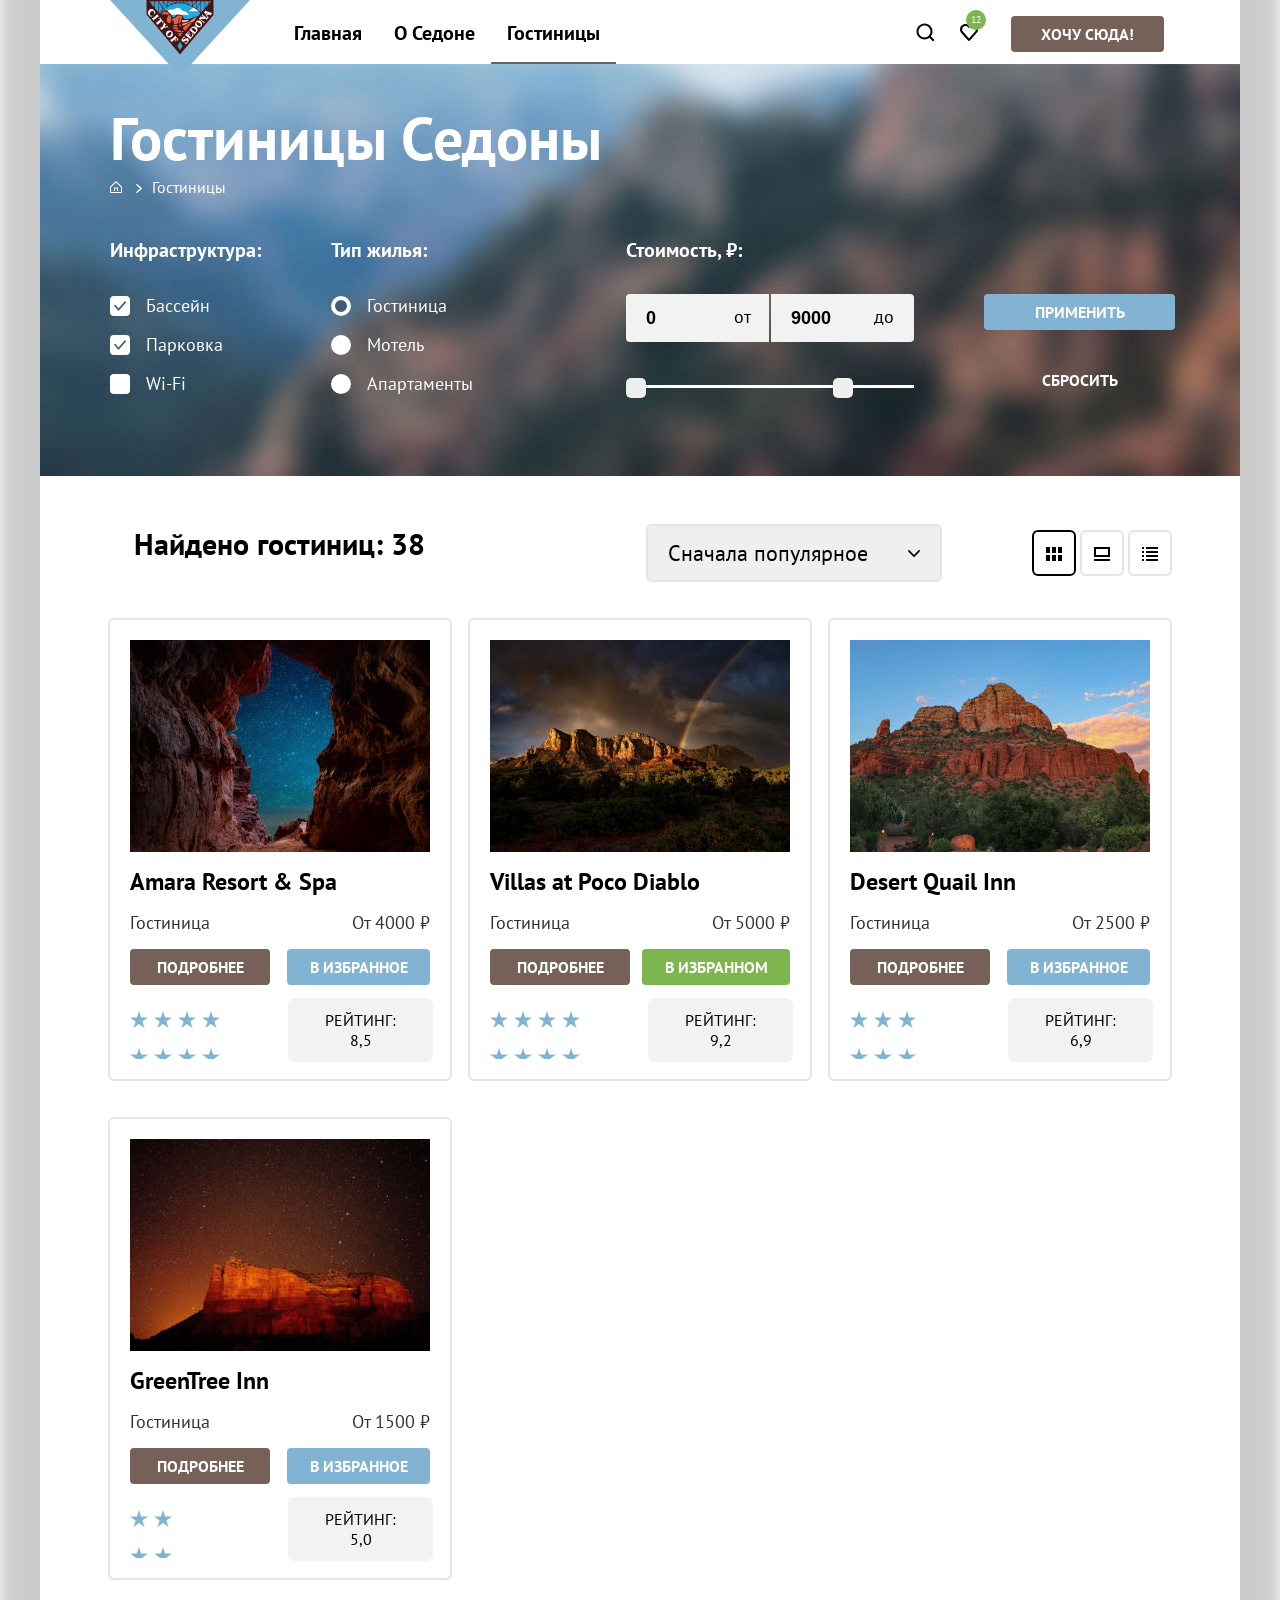
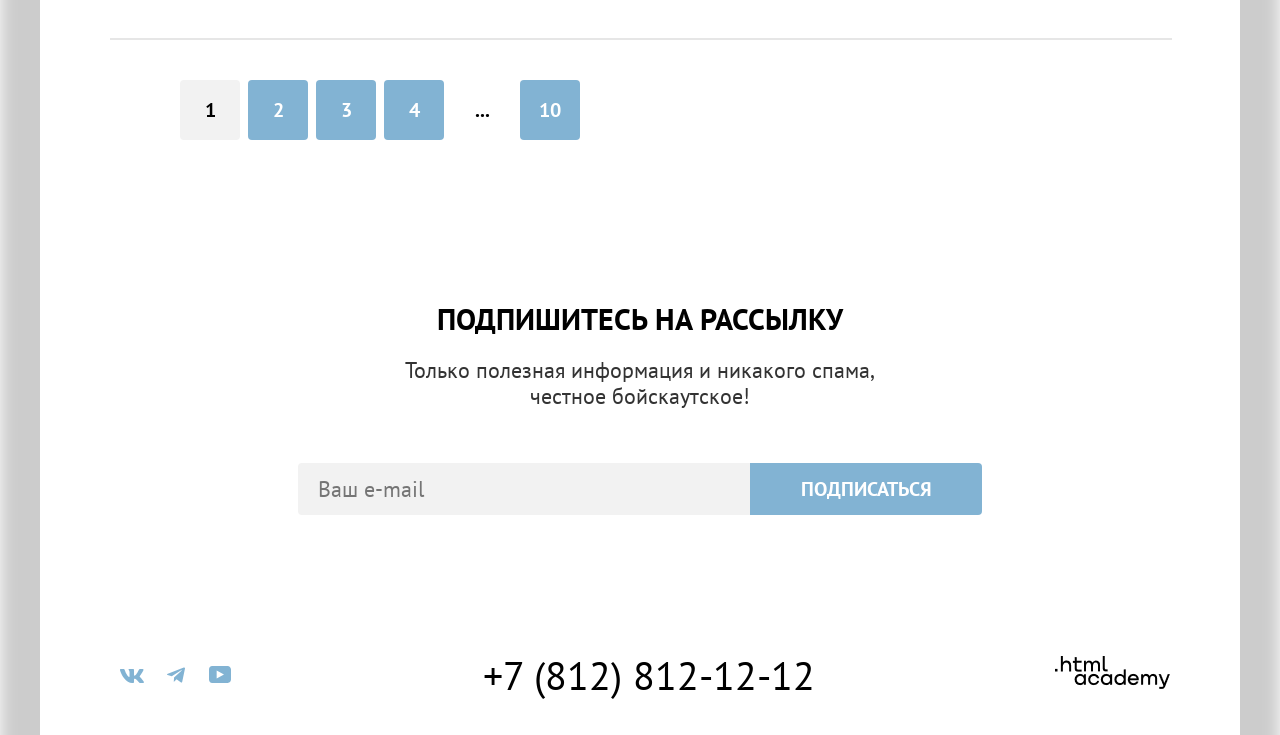
==== commit 72ca4a29: "Add files via upload" ====
--- a/hotels.html
+++ b/hotels.html
@@ -292,19 +292,19 @@
       <ul class="footer-social-list">
         <li class="footer-social-item">
           <a class="button-vk" href="https://vk.com/htmlacademy">
-            <img class="social-icon" src="images/icon/vector-vk.svg" alt="" width="24" height="14"/>
+            <img class="social-icon" src="images/icon/vector-vk.svg" alt="Вконтакте" width="24" height="14"/>
           </a>
           <span class="visually-hidden">Вконтакте</span>
         </li>
         <li class="footer-social-item">
           <a class="button" href="https://t.me/htmlacademy">
-            <img class="social-icon" src="images/icon/vector-tg.svg" alt="" width="18" height="16"/>
+            <img class="social-icon" src="images/icon/vector-tg.svg" alt="Телеграм" width="18" height="16"/>
           </a>
           <span class="visually-hidden">Телеграм</span>
         </li>
         <li class="footer-social-item">
           <a class="button" href="https://www.youtube.com/user/htmlacademyru">
-            <img class="social-icon" src="images/icon/vector-yt.svg" alt="" width="22" height="17"/>
+            <img class="social-icon" src="images/icon/vector-yt.svg" alt="Ютуб" width="22" height="17"/>
           </a>
           <span class="visually-hidden">Youtube</span>
         </li>
--- a/styles/styles.css
+++ b/styles/styles.css
@@ -31,7 +31,7 @@
   text-align: center;
   width: 1200px;
   margin: 0 auto;
-  box-shadow: 0 0 5px 40px #f2f2f2;
+  box-shadow: 0 0 15px 40px rgba(0, 0, 0, 0.2);
 }
 
 .visually-hidden {
@@ -109,7 +109,7 @@
 .button-favorites,
 .hotel-card-rating,
 .button-favorites-green,
-.subscribe-btn {
+.subscribe-btn, .interested-title, .subscribe {
   text-transform: uppercase;
 } /*Всё крупным шрифтом*/
 
@@ -207,8 +207,7 @@
   line-height: 23px;
 }
 
-.navigation-link,
-.button-want-here {
+.navigation-link {
   font-size: 20px;
   line-height: 24px;
   font-weight: 700;
@@ -266,6 +265,9 @@
   padding: 8px 30px;
   box-sizing: border-box;
   border-radius: 4px;
+  font-size: 16px;
+  font-weight: 700;
+  line-height: 20px;;
 }
 
 .button-search {
@@ -273,6 +275,7 @@
   border-radius: 4px;
   background-color: #756157;
   margin-top: 54px;
+  box-sizing: border-box;
 }
 
 .hotel-card-button {
@@ -285,6 +288,10 @@
   min-height: 20px;
   border-radius: 4px;
   background-color: #756157;
+}
+
+.hotel-card-button, .button-favorites, .button-favorites-green {
+  margin-bottom: 16px;
 }
 
 .button-want-here:hover,
@@ -387,11 +394,7 @@
   flex-direction: row;
   justify-content: flex-start;
   align-items: center;
-  margin-left: 170px;
-}
-
-.navigation-item:not(:last-child) {
-  margin-right: 8px;
+  margin-left: 168px;
 }
 
 .navigation-link {
@@ -400,7 +403,7 @@
 
 .navigation-user {
   width: 290px;
-  margin-left: auto;
+  margin-left: 140px;
 }
 
 .navigation-item-user:last-child {
@@ -1006,7 +1009,7 @@
 .hotel-buttons {
   display: flex;
   justify-content: space-between;
-  margin-bottom: 16px;
+  flex-wrap: wrap;
 }
 
 .div-rating {
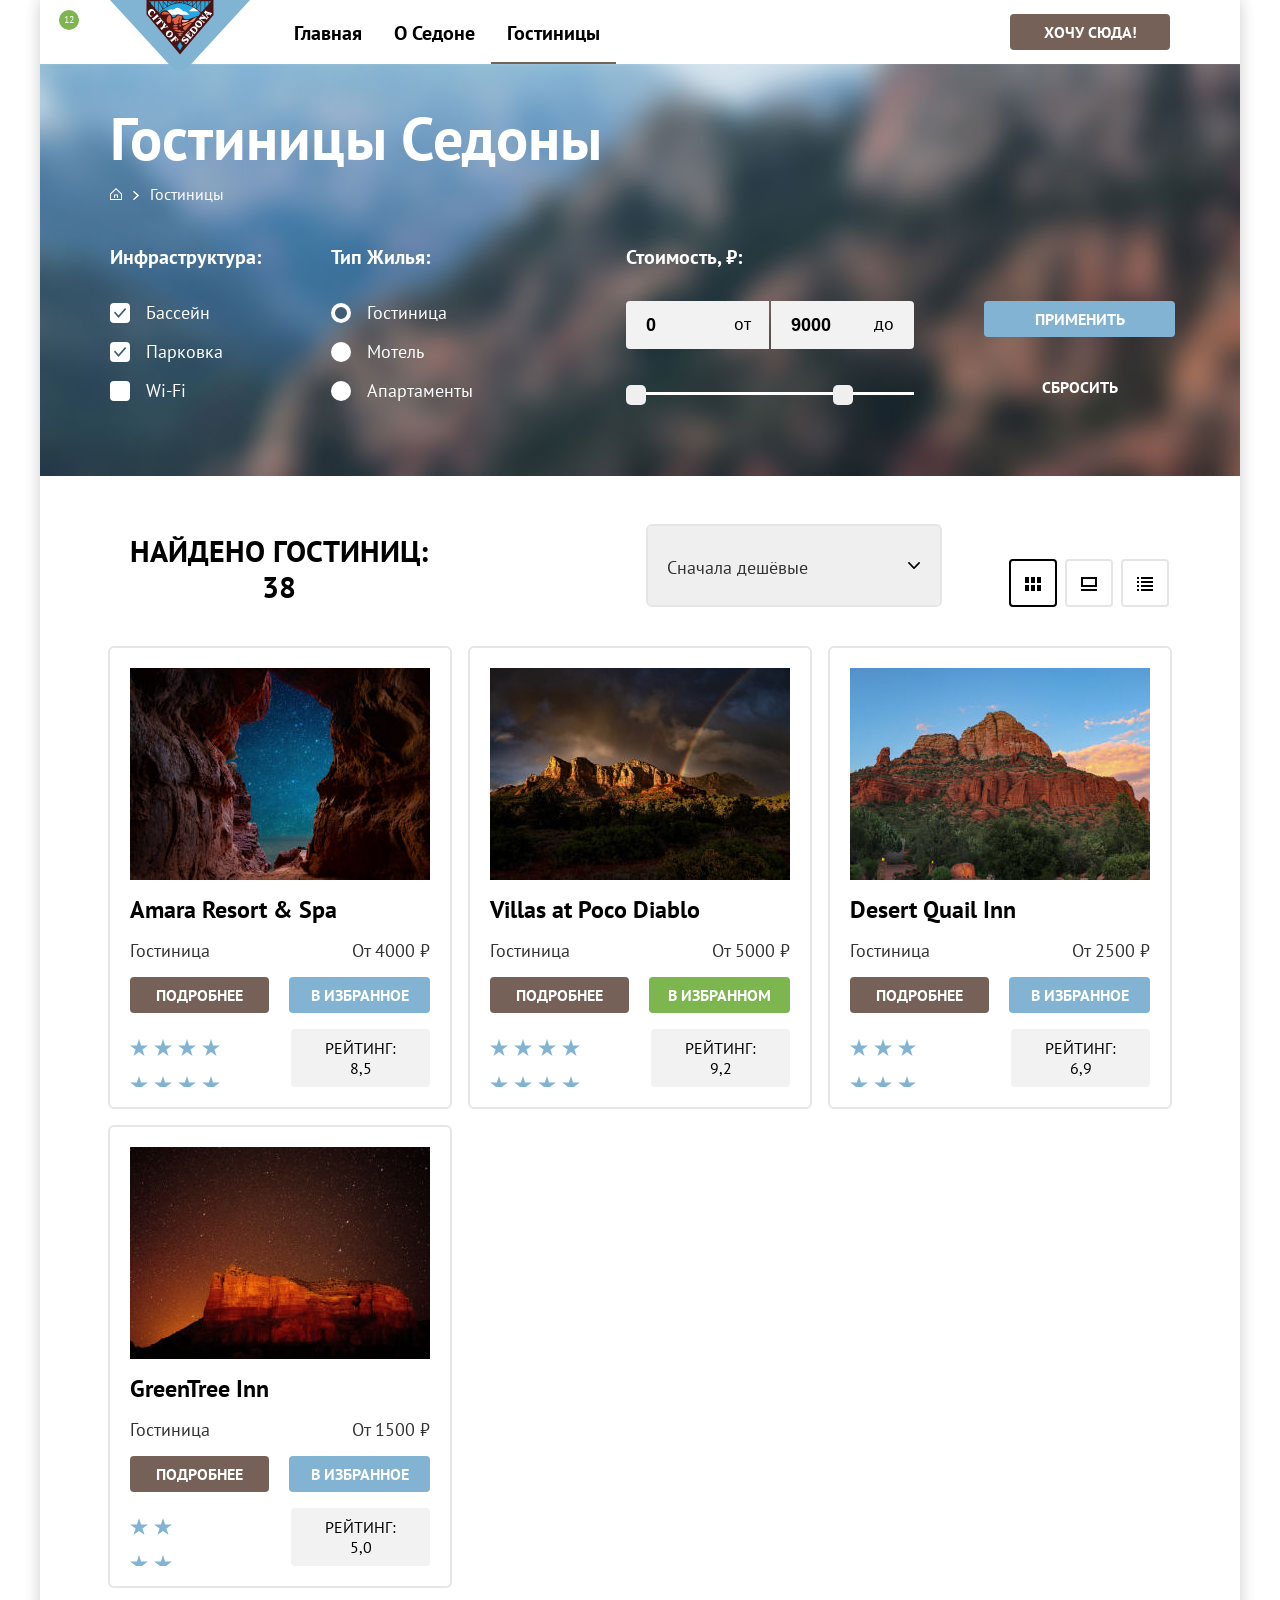
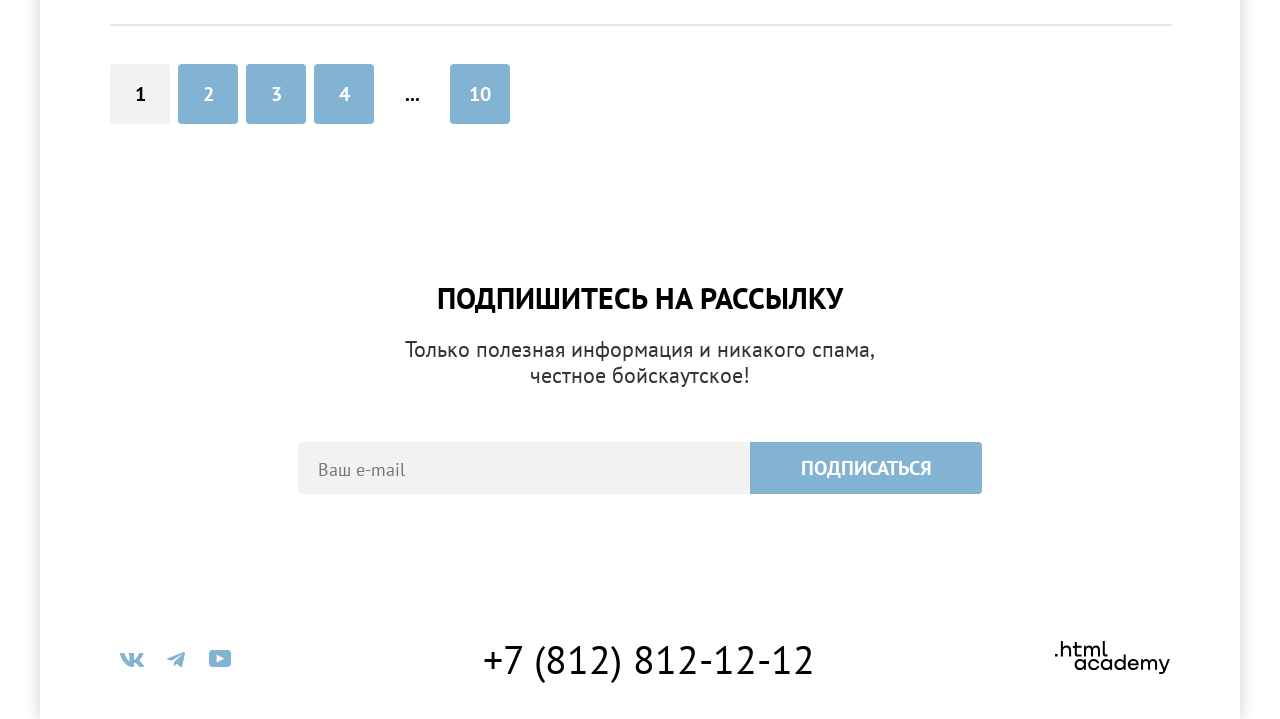
==== commit c036ec87: "Add files via upload" ====
--- a/hotels.html
+++ b/hotels.html
@@ -1,58 +1,60 @@
 <!doctype html>
 <html lang="ru">
+
   <head>
-    <meta charset="utf-8" />
+    <meta charset="utf-8">
     <title>Sedona</title>
-    <link rel="stylesheet" href="styles/styles.css" />
-    <link rel="icon" href="images/logo/logo-sedona.svg" type="image/png" />
+    <link rel="stylesheet" href="styles/styles.css">
+    <link rel="icon" href="images/logo/logo-sedona.svg" type="image/png">
   </head>
 
   <body>
-    <header class="page-header" data-test="header">
-      <nav class="navigation">
-        <a class="navigation-logo" href="index.html">
-          <img class="page-header-logo" width="140" height="70" src="images/logo/logo-sedona.svg" alt="Логотип Города Седоны"/>
+    <header class="page-header">
+      <nav class="nav">
+        <a class="nav-logo" href="index.html">
+          <img class="page-header-logo" width="140" height="70" src="images/logo/logo-sedona.svg"
+            alt="Логотип Города Седоны">
         </a>
-        <ul class="navigation-list">
-          <li class="navigation-item">
-            <a class="navigation-link" href="index.html">Главная</a>
-          </li>
-          <li class="navigation-item">
-            <a class="navigation-link" href="about-sedona.html">О Седоне</a>
-          </li>
-          <li class="navigation-item navigation-current">
-            <a class="navigation-link" href="#">Гостиницы</a>
+        <ul class="nav-list">
+          <li class="nav-item">
+            <a class="nav-link" href="index.html">Главная</a>
+          </li>
+          <li class="nav-item">
+            <a class="nav-link" href="about-sedona.html">О Седоне</a>
+          </li>
+          <li class="nav-item nav-current">
+            <a class="nav-link" href="#">Гостиницы</a>
           </li>
         </ul>
-        <ul class="navigation-list navigation-user">
-          <li class="navigation-item-user">
-            <a class="navigation-link-user" href="#">
+        <ul class="nav-list nav-user">
+          <li class="nav-item-user">
+            <a class="nav-link-user" href="#">
               <span class="icon icon-search"></span>
               <span class="visually-hidden">Поиск</span>
               <!-- Здесь будут значки прописаные в css-->
             </a>
           </li>
-          <li class="navigation-item-user">
-            <a class="navigation-link-user" href="#">
+          <li class="nav-item-user">
+            <a class="nav-link-user" href="#">
               <span class="icon icons-heart"></span>
-              <span class="visually-hidden">Избранное 12</span>
+              <span class="visually-hidden">Избранное</span>
             </a>
           </li>
-          <li class="navigation-item-user">
-            <a class="button-want-here white" href="#">Хочу сюда!</a>
+          <li class="nav-item-user">
+            <a class="btn-want-here white" href="#">Хочу сюда!</a>
           </li>
         </ul>
       </nav>
     </header>
 
-    <main class="main-inner main-container" data-test="main">
+    <main class="main-inner main-container">
       <section class="hotel-hero">
         <header class="inner-header white">
           <h1 class="inner-header-title">Гостиницы Седоны</h1>
           <ul class="breadcrumbs">
             <li class="breadcrumbs-item">
               <a class="breadcrumbs-link" href="index.html">
-                <img class="icon-home" src="images/icon/vector-home.svg" alt="Главная"/>
+                <img class="icon-home" src="images/icon/vector-home.svg" alt="Главная">
               </a>
             </li>
             <li class="breadcrumbs-item">
@@ -61,25 +63,25 @@
           </ul>
         </header>
 
-        <section class="hotel-filters" data-test="filter">
+        <section class="hotel-filters">
           <h2 class="visually-hidden">Список с фильтрами</h2>
           <form class="catalog-filter" action="https://echo.htmlacademy.ru/" method="post">
             <fieldset class="catalog-filter-group white">
               <legend class="filter-title">Инфраструктура:</legend>
               <ul class="catalog-filter-list">
                 <li class="catalog-filter-item">
-                  <input class="control-input" id="pool" type="checkbox" name="pool" checked/>
+                  <input class="control-input" id="pool" type="checkbox" name="pool" checked>
                   <label class="control" for="pool">
                     <span class="custom-checkbox"></span>Бассейн
                   </label>
                 </li>
                 <li class="catalog-filter-item">
-                  <input class="control-input" id="parking" type="checkbox" name="parking" checked/>
+                  <input class="control-input" id="parking" type="checkbox" name="parking" checked>
                   <label class="control" for="parking">
                     <span class="custom-checkbox"></span>Парковка</label>
                 </li>
                 <li class="catalog-filter-item">
-                  <input class="control-input" id="wi-fi" type="checkbox" name="wi-fi"/>
+                  <input class="control-input" id="wi-fi" type="checkbox" name="wi-fi">
                   <label class="control" for="wi-fi">
                     <span class="custom-checkbox"></span>Wi-Fi
                   </label>
@@ -88,21 +90,21 @@
             </fieldset>
 
             <fieldset class="catalog-filter-group white">
-              <legend class="filter-title">Тип жилья:</legend>
+              <legend class="filter-title">Тип Жилья:</legend>
               <ul class="catalog-filter-list">
                 <li class="catalog-filter-item">
-                  <input class="control-input" id="hotel" type="radio" name="accommodation" value="hotel" checked/>
+                  <input class="control-input" id="hotel" type="radio" name="accommodation" value="hotel" checked>
                   <label class="control" for="hotel">
                     <span class="custom-radio"></span>Гостиница
                   </label>
                 </li>
                 <li class="catalog-filter-item">
-                  <input class="control-input" id="motel" type="radio" name="accommodation" value="motel"/>
+                  <input class="control-input" id="motel" type="radio" name="accommodation" value="motel">
                   <label class="control" for="motel">
                     <span class="custom-radio"></span>Мотель</label>
                 </li>
                 <li class="catalog-filter-item">
-                  <input class="control-input" id="apartments" type="radio" name="accommodation" value="apartments"/>
+                  <input class="control-input" id="apartments" type="radio" name="accommodation" value="apartments">
                   <label class="control" for="apartments">
                     <span class="custom-radio"></span>Апартаменты</label>
                 </li>
@@ -115,12 +117,12 @@
               <div class="price-inputs">
                 <p class="form-price">
                   <span class="price-description">от</span>
-                  <input class="filter-price-input first-price" type="text" value="0" name="from"/>
+                  <input class="filter-price-input first-price" type="text" value="0" name="from">
                 </p>
 
                 <p class="form-price">
                   <span class="price-description">до</span>
-                  <input class="filter-price-input last-price" type="text" value="9000" name="after"/>
+                  <input class="filter-price-input last-price" type="text" value="9000" name="after">
                 </p>
               </div>
 
@@ -140,28 +142,28 @@
         </section>
       </section>
 
-      <section class="hotel-catalog" data-test="catalog">
+      <section class="hotel-catalog">
         <div class="sorting-container">
           <b class="catalog-hotel">Найдено гостиниц: 38</b>
           <select class="sort-select" aria-label="Сортировка">
+            <option class="sort-option" value="cheap">Сначала дешёвые</option>
             <option class="sort-option" value="popular">Сначала популярное</option>
-            <option class="sort-option" value="cheap">Сначала дешёвое</option>
             <option class="sort-option" value="expensive">Сначала дорогое</option>
           </select>
           <ul class="view-switch">
             <li class="view-switch-item view-switch-current">
               <a class="view-switch-link" href="catalog.html?view=tile">
-                <img src="images/icon/mode-grid.svg" alt="Показать карточки" />
+                <img src="images/icon/mode-grid.svg" alt="Показать карточки">
               </a>
             </li>
             <li class="view-switch-item">
               <a class="view-switch-link" href="catalog.html?view=card">
-                <img src="images/icon/mode-single.svg" alt="Показать по одной"/>
+                <img src="images/icon/mode-single.svg" alt="Показать по одной">
               </a>
             </li>
             <li class="view-switch-item">
               <a class="view-switch-link" href="catalog.html?view=list">
-                <img src="images/icon/mode-list.svg" alt="Показать список" />
+                <img src="images/icon/mode-list.svg" alt="Показать список">
               </a>
             </li>
           </ul>
@@ -172,7 +174,8 @@
           <li class="hotel-card-item">
             <article class="hotel-card">
               <h3 class="hotel-card-title">Amara Resort & Spa</h3>
-              <img class="hotel-card-image" src="images/hotels/hotel-1.jpg" alt="Курортный отель с бассейном и горным пейзажем" width="300" height="212"/>
+              <img class="hotel-card-image" src="images/hotels/hotel-1.jpg"
+                alt="Курортный отель с бассейном и горным пейзажем" width="300" height="212">
               <p class="word-hotel">
                 Гостиница
                 <span>От 4000 ₽</span>
@@ -193,7 +196,8 @@
           <li class="hotel-card-item">
             <article class="hotel-card">
               <h3 class="hotel-card-title">Villas at Poco Diablo</h3>
-              <img class="hotel-card-image" src="images/hotels/hotel-2.jpg" alt="Гостиница с видом на скалы" width="300" height="212"/>
+              <img class="hotel-card-image" src="images/hotels/hotel-2.jpg" alt="Гостиница с видом на скалы" width="300"
+                height="212">
               <p class="word-hotel">
                 Гостиница
                 <span>От 5000 ₽</span>
@@ -214,7 +218,8 @@
           <li class="hotel-card-item">
             <article class="hotel-card">
               <h3 class="hotel-card-title">Desert Quail Inn</h3>
-              <img class="hotel-card-image" src="images/hotels/hotel-3.jpg" alt="Уютный мотель с красивым ландшафтом" width="300" height="212"/>
+              <img class="hotel-card-image" src="images/hotels/hotel-3.jpg" alt="Уютный мотель с красивым ландшафтом"
+                width="300" height="212">
               <p class="word-hotel">
                 Гостиница
                 <span>От 2500 ₽</span>
@@ -235,7 +240,8 @@
           <li class="hotel-card-item">
             <article class="hotel-card">
               <h3 class="hotel-card-title">GreenTree Inn</h3>
-              <img class="hotel-card-image" src="images/hotels/hotel-4.jpg" alt="бюджетный отель рядом с национальным парком" width="300" height="212"/>
+              <img class="hotel-card-image" src="images/hotels/hotel-4.jpg"
+                alt="бюджетный отель рядом с национальным парком" width="300" height="212">
               <p class="word-hotel">
                 Гостиница
                 <span>От 1500 ₽</span>
@@ -277,34 +283,45 @@
           </li>
         </ul>
       </section>
-      <section class="email-index" data-test="subscribe">
+      <section class="email-index">
         <h2 class="subscribe">Подпишитесь на рассылку</h2>
         <p class="subscribe-text">Только полезная информация и никакого спама, честное бойскаутское!</p>
         <form class="email-subscribe">
-          <input class="email-input" type="email" name="email" placeholder="Ваш e-mail"/>
+          <input class="email-input" type="email" name="email" placeholder="Ваш e-mail">
           <button class="subscribe-btn">Подписаться</button>
         </form>
       </section>
     </main>
 
-    <footer class="page-footer" data-test="footer">
+    <footer class="page-footer">
       <h2 class="visually-hidden">Контакты</h2>
-      <ul class="footer-social-list">
-        <li class="footer-social-item">
-          <a class="button-vk" href="https://vk.com/htmlacademy">
-            <img class="social-icon" src="images/icon/vector-vk.svg" alt="Вконтакте" width="24" height="14"/>
+      <ul class="social-list">
+        <li class="social-item">
+          <a class="social-link" href="https://vk.com/htmlacademy">
+            <svg xmlns="http://www.w3.org/2000/svg" width="24" height="14" fill="none" viewBox="0 0 24 14">
+              <path fill="currentColor" fill-rule="evenodd"
+                d="M23.45.948c.166-.546 0-.948-.795-.948H20.03c-.668 0-.976.347-1.143.73 0 0-1.335 3.196-3.226 5.272-.612.602-.89.793-1.224.793-.167 0-.418-.191-.418-.738V.948c0-.656-.184-.948-.74-.948H9.151c-.417 0-.668.304-.668.593 0 .621.946.765 1.043 2.513v3.798c0 .833-.153.984-.487.984-.89 0-3.055-3.211-4.34-6.885C4.45.288 4.198 0 3.527 0H.9C.15 0 0 .347 0 .73c0 .682.89 4.07 4.145 8.551C6.315 12.341 9.37 14 12.153 14c1.669 0 1.875-.368 1.875-1.003v-2.313c0-.737.158-.884.687-.884.39 0 1.057.192 2.615 1.667C19.11 13.216 19.403 14 20.405 14h2.625c.75 0 1.126-.368.91-1.096-.238-.724-1.088-1.775-2.215-3.022-.612-.71-1.53-1.475-1.809-1.858-.389-.491-.278-.71 0-1.147 0 0 3.2-4.426 3.533-5.929z" />
+            </svg>
           </a>
           <span class="visually-hidden">Вконтакте</span>
         </li>
-        <li class="footer-social-item">
-          <a class="button" href="https://t.me/htmlacademy">
-            <img class="social-icon" src="images/icon/vector-tg.svg" alt="Телеграм" width="18" height="16"/>
+        <li class="social-item">
+          <a class="social-link" href="https://t.me/htmlacademy">
+            <svg xmlns="http://www.w3.org/2000/svg" width="18" height="15.096" fill="none" viewBox="0 0 18 15.096">
+              <path fill="currentColor"
+                d="M16.785.1.84 6.247C-.248 6.685-.24 7.292.64 7.563L4.735 8.84l9.472-5.976c.448-.273.857-.126.52.172L7.054 9.962H7.05h.002l-.283 4.22c.414 0 .597-.19.829-.413l1.988-1.934 4.136 3.055c.762.42 1.31.204 1.5-.706L17.938 1.39c.278-1.114-.425-1.619-1.153-1.29" />
+            </svg>
           </a>
           <span class="visually-hidden">Телеграм</span>
         </li>
-        <li class="footer-social-item">
-          <a class="button" href="https://www.youtube.com/user/htmlacademyru">
-            <img class="social-icon" src="images/icon/vector-yt.svg" alt="Ютуб" width="22" height="17"/>
+        <li class="social-item">
+          <a class="social-link" href="https://www.youtube.com/user/htmlacademyru">
+            <svg viewBox="0 0 22 17" xmlns="http://www.w3.org/2000/svg" xmlns:xlink="http://www.w3.org/1999/xlink"
+              width="22.000000" height="17.000000" fill="none" customFrame="#000000">
+              <path id="Vector"
+                d="M18.607 0L3.17413 0C1.31343 0 0 1.59375 0 3.4L0 13.4937C0 15.4062 1.31343 17 3.17413 17L18.8259 17C20.4677 17 22 15.4062 22 13.6L22 3.4C21.7811 1.59375 20.4677 0 18.607 0ZM7.66169 12.5375L7.66169 4.4625L14.995 8.5L7.66169 12.5375Z"
+                fill="currentColor" fill-rule="nonzero" />
+            </svg>
           </a>
           <span class="visually-hidden">Youtube</span>
         </li>
@@ -314,9 +331,15 @@
       </address>
       <address class="footer-logo">
         <a class="logo-footer" href="https://htmlacademy.ru/intensive/htmlcss">
-          <img class="logo" alt="Логотип htmlacademy" src="images/logo/logo-htmlacademy.png" width="115" height="33"/>
+          <svg viewBox="0 0 114.9 32.8999" xmlns="http://www.w3.org/2000/svg" xmlns:xlink="http://www.w3.org/1999/xlink"
+            width="114.899902" height="32.899902" fill="none" customFrame="#000000">
+            <path id="HTML Academy"
+              d="M11.6 4.5C10 4.5 8.8 5.2 8 6.2L7.9 6.2L7.9 0L5.9 0L5.9 15.5L7.9 15.5L7.9 10.2C7.9 8.1 9.2 6.6 11.2 6.6C13 6.6 14.1 8 14.1 9.8L14.1 15.5L16.1 15.5L16.1 9.4C16.2 6.4 14.3 4.5 11.6 4.5ZM50.6 15.4C48.8 15.4 47.8 14.4 47.8 12.7L47.8 0L49.8 0L49.8 12.3C49.8 13 50.2 13.4 50.9 13.4L52.6 13.4L52.6 15.4L50.6 15.4ZM26.6 4.8L21.8 4.8L21.8 1.1L19.8 1.1L19.8 4.9L17.9 4.9L17.9 6.9L19.8 6.9L19.8 12.9C19.8 14.6 20.8 15.6 22.5 15.6L26.6 15.6L26.6 13.6L22.9 13.6C22.2 13.6 21.8 13.2 21.8 12.5L21.8 6.8L26.6 6.8L26.6 4.8ZM37.6 6.7C38.2 5.4 39.5 4.6 41.1 4.6C43.6 4.6 45.1 6.4 45 8.9L45 15.4L43 15.4L43 9.1C43 7.5 42.1 6.5 40.6 6.5C39.4 6.5 38 7.4 38 9.8L38 15.4L36 15.4L36 9.1C36 7.5 35.1 6.5 33.6 6.5C32 6.5 31 8 31 10L31 15.4L29 15.4L29 4.8L30.9 4.8L30.9 6.4L31 6.4C31.6 5.4 32.7 4.6 34.1 4.6C35.7 4.6 36.9 5.5 37.5 6.7L37.6 6.7ZM0 15.5L0 12.9L2.5 12.9L2.5 15.5L0 15.5ZM64.8 17.9C66.5 17.9 67.8 18.7 68.7 19.8L68.7 13.4L70.7 13.4L70.7 28.8L68.7 28.8L68.7 27.3L68.6 27.3C67.8 28.3 66.5 29.1 64.8 29.1C61.6 29.1 59.4 26.8 59.4 23.5C59.4 20.2 61.7 17.9 64.8 17.9ZM25 17.9C26.7 17.9 28 18.6 28.9 19.7L28.9 18.2L30.9 18.2L30.9 28.8L28.9 28.8L28.9 27.2L28.8 27.2C28 28.3 26.8 29.1 25 29.1C21.9 29.1 19.6 26.8 19.6 23.5C19.6 20.2 21.9 17.9 25 17.9ZM51.2 17.9C52.9 17.9 54.2 18.6 55.1 19.7L55.1 18.2L57.1 18.2L57.1 28.8L55.1 28.8L55.1 27.2L55 27.2C54.2 28.3 53 29.1 51.2 29.1C48.1 29.1 45.8 26.8 45.8 23.5C45.8 20.2 48.1 17.9 51.2 17.9ZM94.6 19.9C95.3 18.7 96.6 17.9 98.2 17.9C100.7 17.9 102.2 19.7 102.1 22.3L102.1 28.8L100.1 28.8L100.1 22.5C100.1 20.9 99.2 19.9 97.7 19.9C96.5 19.9 95.1 20.8 95.1 23.2L95.1 28.8L93.1 28.8L93.1 22.5C93.1 20.9 92.2 19.9 90.7 19.9C89.1 20 88.1 21.4 88.1 23.4L88.1 28.8L86.1 28.8L86.1 18.2L88 18.2L88 19.7C88.6 18.6 89.7 17.9 91.1 17.9C92.7 17.9 93.9 18.7 94.5 19.9L94.6 19.9ZM44.2 22C43.7 19.6 41.6 17.9 38.8 17.9C35.4 17.9 33.2 20.4 33.2 23.5C33.2 26.6 35.4 29.1 38.8 29.1C41.6 29.1 43.7 27.3 44.2 24.9L42.1 24.9C41.7 26.2 40.4 27.2 38.8 27.2C36.6 27.2 35.2 25.6 35.2 23.6C35.2 21.6 36.6 20 38.8 20C40.4 20 41.6 21 42.1 22.2L44.2 22.2L44.2 22ZM78.3 17.9C75 17.9 72.8 20.4 72.8 23.5C72.8 26.5 74.9 29.1 78.3 29.1C80.8 29.1 82.8 27.8 83.5 25.5L81.4 25.5C80.9 26.5 79.8 27.1 78.4 27.1C76.5 27.1 75.1 25.8 75 24.2L83.8 24.2C84 20.6 81.8 17.9 78.3 17.9ZM109.4 27L105.8 18.1L103.6 18.1L108.4 29.7C108.1 30.6 107.7 30.9 106.7 30.9L104.2 30.9L104.2 32.9L106.7 32.9C108.5 32.9 109.5 32.1 110.2 30.3L114.9 18.1L112.8 18.1L109.4 27ZM78.3 19.8C80 19.8 81.3 20.8 81.6 22.4L75.1 22.4C75.4 20.9 76.6 19.8 78.3 19.8ZM21.7 23.5C21.7 25.5 23.1 27.1 25.3 27.1C27.5 27.1 28.9 25.4 28.9 23.5C28.9 21.5 27.5 19.9 25.3 19.9C23.1 19.9 21.7 21.5 21.7 23.5ZM47.9 23.5C47.9 25.5 49.3 27.1 51.5 27.1C53.6 27.1 55.1 25.4 55.1 23.5C55.1 21.5 53.7 19.9 51.5 19.9C49.3 19.9 47.9 21.5 47.9 23.5ZM61.5 23.5C61.5 25.5 62.9 27.1 65.1 27.1C67.2 27.1 68.6 25.5 68.7 23.5C68.7 21.5 67.3 19.9 65.1 19.9C62.9 19.9 61.5 21.5 61.5 23.5Z"
+              fill="currentColor" fill-rule="evenodd" />
+          </svg>
         </a>
       </address>
     </footer>
   </body>
+
 </html>
--- a/styles/styles.css
+++ b/styles/styles.css
@@ -26,12 +26,12 @@
   font-size: 22px;
   font-weight: 400;
   line-height: 26px;
-  color: #000000;
+  color: rgba(0, 0, 0, 1);
   background-color: #ffffff;
   text-align: center;
   width: 1200px;
   margin: 0 auto;
-  box-shadow: 0 0 15px 40px rgba(0, 0, 0, 0.2);
+  box-shadow: 0 0 15px 0 rgba(0, 0, 0, 0.2);
 }
 
 .visually-hidden {
@@ -45,102 +45,56 @@
   overflow: hidden;
 }
 
-.navigation-list,
-.comfort-list,
-.pagination,
-.footer-social-list,
-.inner-header-title,
-.breadcrumbs,
-.hotel-card-list,
-.catalog-filter-group,
-.view-switch {
+.nav-list, .comfort-list, .pagination, .social-list,
+.inner-header-title, .breadcrumbs, .hotel-card-list,
+.catalog-filter-group, .view-switch, .nav-user {
   margin: 0;
   padding: 0;
 }
 
-.sedona-title,
-.invitation-title,
-.comfort-title,
-.intro-title,
-.interested-title,
-.sedona-text,
-.invitation-text,
-.comfort-text,
-.interested-text,
-.intro-description,
-.subscribe,
-.subscribe-text,
-.hotel-card-title,
-.word-hotel,
-.hotel-card-rating,
-.hotel-card-stars-2,
-.hotel-card-stars-3,
-.hotel-card-stars-4,
-.custom-radio {
+.sedona-title, .invitation-title, .comfort-title, .intro-title,
+.interested-title, .sedona-text, .invitation-text, .comfort-text,
+.interested-text, .intro-description, .subscribe, .subscribe-text,
+.hotel-card-title, .word-hotel, .hotel-card-rating, .custom-radio,
+.hotel-card-stars-2, .hotel-card-stars-3, .hotel-card-stars-4 {
   margin: 0;
 }
 
-.sedona-list,
-.price-filter-group {
+.sedona-list, .price-filter-group {
   padding: 0;
 }
 
-.navigation-link,
-.filter-title,
-.phone,
-.button-search,
-.hotel-card-button,
-.button-want-here,
-.pagination-link,
+.nav-link, .filter-title, .phone, .button-search,
+.hotel-card-button, .btn-want-here, .pagination-link,
 .breadcrumbs-link {
   text-decoration: none;
 } /*Убирает подчеркивание*/
 
-.sedona-title,
-.comfort-title,
-.button-search,
-.button-want-here,
-.intro-title,
-.invitation-title,
-.pagination-item,
-.button-apply,
-.button-reset,
-.hotel-card-button,
-.button-favorites,
-.hotel-card-rating,
-.button-favorites-green,
-.subscribe-btn, .interested-title, .subscribe {
+.sedona-title, .comfort-title, .button-search, .btn-want-here,
+.intro-title, .invitation-title, .pagination-item, .button-apply,
+.button-reset, .hotel-card-button, .button-favorites, .subscribe,
+.hotel-card-rating, .button-favorites-green, .subscribe-btn,
+.interested-title, .catalog-hotel {
   text-transform: uppercase;
 } /*Всё крупным шрифтом*/
 
-.navigation-list,
-.sedona-list,
-.comfort-list,
-.breadcrumbs,
-.catalog-filter-list,
-.hotel-card-list,
-.pagination,
-.footer-social-list,
-.view-switch {
+.nav-list, .sedona-list, .comfort-list, .breadcrumbs,
+.catalog-filter-list, .hotel-card-list, .pagination,
+.social-list, .view-switch, .nav-user {
   list-style-type: none;
 } /*Убирает маркер*/
 
-.button-search,
-.subscribe-btn,
-.button-want-here,
-.email-input,
-.button-favorites,
-.button-favorites-green,
-.sort-select,
+.button-search, .subscribe-btn, .btn-want-here, .email-input,
+.button-favorites, .button-favorites-green,.sort-select,
 .button-apply,
 .button-reset {
   font: inherit;
 } /*Принудительное наследование*/
 
-.navigation-list,
+.nav-list,
 .sedona-list,
 .comfort-list,
-.footer-social-list,
+.social-list,
 .hotel-card-list,
 .breadcrumbs,
 .catalog-filter-list,
@@ -163,20 +117,13 @@
 .white .subscribe-text,
 .white .inner-header-title,
 .white .catalog-filter-item,
-.white .button-want-here {
+.white .btn-want-here {
   color: #ffffff;
 }
 
-.button-search,
-.subscribe-btn,
-.button-apply,
-.button-reset,
-.sort-option,
-.sort-select,
-.button-favorites,
-.button-favorites-green,
-.range-button,
-.pagination-item {
+.button-search, .subscribe-btn, .button-apply,
+.button-reset, .sort-option, .sort-select, .button-favorites,
+.button-favorites-green, .range-button, .pagination-item {
   cursor: pointer;
   display: block;
 }
@@ -193,9 +140,7 @@
   line-height: 21px;
 }
 
-.sedona-text,
-.comfort-text,
-.sort-option,
+.sedona-text, .comfort-text, .sort-select, .sort-option,
 .word-hotel {
   font-size: 18px;
   line-height: 21px;
@@ -207,11 +152,11 @@
   line-height: 23px;
 }
 
-.navigation-link {
+.nav-link {
   font-size: 20px;
   line-height: 24px;
   font-weight: 700;
-  color: #000000;
+  color: rgba(0, 0, 0, 1);
 }
 
 .filter-title {
@@ -244,102 +189,99 @@
   line-height: 36px;
 }
 
-.phone {
-  font-size: 40px;
-  line-height: 40px;
-  color: #000000;
-}
-
 .inner-header-title {
   font-size: 60px;
   line-height: 78px;
   font-weight: 700;
 }
 
-/*Кнопки*/
-
-.button-want-here {
+/*Кнопки*/ /* Коричневые */
+.btn-want-here, .button-search, .hotel-card-button {
+  background-color: #756157;
+  border-radius: 4px;
+  box-sizing: border-box;
+  color: #ffffff;
+}
+
+.btn-want-here {
   width: 92px;
-  background-color: #756157;
-  color: white;
   padding: 8px 30px;
-  box-sizing: border-box;
-  border-radius: 4px;
+  min-width: 160px;
+  max-width: 300px;
   font-size: 16px;
   font-weight: 700;
-  line-height: 20px;;
+  line-height: 20px;
+  display: block;
 }
 
 .button-search {
   width: 376px;
-  border-radius: 4px;
-  background-color: #756157;
   margin-top: 54px;
-  box-sizing: border-box;
 }
 
 .hotel-card-button {
   font-size: 16px;
   line-height: 20px;
   font-weight: 700;
-  color: #ffffff;
   padding: 8px 26px;
-  width: 88px;
   min-height: 20px;
-  border-radius: 4px;
-  background-color: #756157;
 }
 
 .hotel-card-button, .button-favorites, .button-favorites-green {
   margin-bottom: 16px;
 }
 
-.button-want-here:hover,
+.btn-want-here:hover,
 .button-search:hover,
-.hotel-card-button:hover {
-  background-color: #5e4b44;
-}
-
-.button-want-here:active,
+.hotel-card-button:hover,
+.btn-want-here:focus,
+.button-search:focus,
+.hotel-card-button:focus {
+  background-color: #615048;
+}
+
+.btn-want-here:active,
 .button-search:active,
 .hotel-card-button:active {
-  background-color: #4a3a34;
-}
-
+  background-color: #756157;
+  color: rgba(255, 255, 255, 0.3);
+}
+
+/* Коричневая и голубая */
 .button-search,
 .subscribe-btn {
   font-size: 20px;
   line-height: 36px;
   font-weight: 700;
   padding: 8px 50px 8px 50px;
+}
+
+/* Голубые */
+.subscribe-btn, .button-favorites {
+  background-color: rgba(130, 179, 211, 1);
   color: #ffffff;
+  border: none;
 }
 
 .subscribe-btn {
   width: 232px;
   min-height: 52px;
-  border: none;
   border-radius: 0 4px 4px 0;
-  background-color: #82b3d3;
 }
 
 .button-favorites {
   font-size: 16px;
   line-height: 20px;
   font-weight: 700;
-  color: #ffffff;
   padding: 8px;
-  width: 143px;
+  width: 141px;
   min-height: 20px;
   border-radius: 4px;
-  border: none;
-  background-color: #82b3d3;
 }
 
 .search-btn:hover,
 .subscribe-btn:hover,
 .button-apply:hover,
-.pagination-item:hover,
 .button-favorites:hover {
   background-color: #6b9ec2;
 }
@@ -347,7 +289,6 @@
 .search-btn:active,
 .subscribe-btn:active,
 .button-apply:active,
-.pagination-item:active,
 .button-favorites:active {
   background-color: #5488a8;
 }
@@ -357,8 +298,7 @@
   line-height: 20px;
   font-weight: 700;
   color: #ffffff;
-  padding: 8px 20px;
-  width: 148px;
+  width: 141px;
   min-height: 36px;
   border: none;
   border-radius: 4px;
@@ -374,8 +314,9 @@
 /*Главная*/ /* */
 
 /*Шапка - header*/
-.navigation {
-  display: flex;
+.nav{
+  display: flex;
+  justify-content: space-between;
   width: 1200px;
   margin: 0 auto;
   padding: 0 70px;
@@ -383,13 +324,13 @@
   position: relative;
 }
 
-.navigation-logo {
+.nav-logo {
   position: absolute;
   z-index: 10;
 }
 
-.navigation-list {
-  width: 527px;
+.nav-list {
+  width: 465px;
   display: flex;
   flex-direction: row;
   justify-content: flex-start;
@@ -397,25 +338,28 @@
   margin-left: 168px;
 }
 
-.navigation-link {
+.nav-link {
   padding: 19px 16px;
 }
 
-.navigation-user {
-  width: 290px;
-  margin-left: 140px;
-}
-
-.navigation-item-user:last-child {
+.nav-user {
+  display: flex;
+  justify-content: flex-end;
+  align-items: center;
+  flex-wrap: wrap;
+  width: 345px;
+}
+
+.nav-item-user:last-child {
   margin-left: 20px;
 }
 
 /* полоска акктивности */
-.navigation-item {
+.nav-item {
   position: relative; /* чтобы полоска считала позицию от этого блока */
 }
 
-.navigation-item.navigation-current::after {
+.nav-item.nav-current::after {
   content: "";
   position: absolute;
   bottom: -19px; /* опускаем полоску на 21px ниже */
@@ -458,6 +402,7 @@
   justify-content: center;
   align-items: center;
   padding: 69px 0;
+  margin-bottom: 21px;
 }
 
 .intro-title {
@@ -565,8 +510,11 @@
   min-height: 415px;
   display: flex;
   flex-direction: column;
-  justify-content: center;
-  align-items: center;
+  align-items: center;
+}
+
+.subscribe {
+  padding-top: 96px;
 }
 
 .subscribe-text {
@@ -592,6 +540,12 @@
   background-color: #f2f2f2;
 }
 
+.email-input::placeholder {
+  font-size: 18px;
+font-weight: 400;
+line-height: 24px;
+}
+
 /*Подвал - footer */
 
 .page-footer {
@@ -602,22 +556,57 @@
   align-items: center;
 }
 
-.footer-social-list {
+.social-list {
   display: flex;
   flex-direction: row;
   justify-content: flex-start;
   align-items: center;
 }
 
-.footer-social-item {
+.social-item {
   width: 24px;
   height: auto;
   padding: 0 10px;
 }
 
+.social-link {
+  color: rgba(131, 179, 211, 1);
+}
+
+.social-link:hover {
+  color: rgba(104, 162, 202, 1);
+}
+
+.social-link:focus {
+  color: rgba(104, 162, 202, 1);
+}
+
+.social-link:active {
+  color: rgba(104, 162, 202, 0.3);
+}
+
+
 .footer-phone {
   width: 720px;
   font-style: normal;
+}
+
+.phone, .logo-footer {
+  font-size: 40px;
+  line-height: 40px;
+  color: rgba(0, 0, 0, 1);
+}
+
+.phone:hover, .logo-footer:hover {
+  color: rgba(117, 97, 87, 1);
+}
+
+.phone:focus, .logo-footer:focus {
+  color: rgba(117, 97, 87, 1);
+}
+
+.phone:active,.logo-footer:active {
+  color: rgba(117, 97, 87, 0.3);
 }
 
 /*Фон*/
@@ -654,15 +643,9 @@
   padding: 22px 12px;
 }
 
-.icon-search {
-  background-image: url("../images/icon/icons-search.svg");
-}
-
-.icons-heart {
-  background-image: url("../images/icon/icons-heart.svg");
-  text-decoration: none;
-  position: relative;
-}
+
+
+
 
 .icons-heart:after {
   content: "12";
@@ -702,6 +685,7 @@
   display: flex;
   font-size: 16px; /* возвращаем размер только нужным */
   line-height: 1;
+  margin-top: 7px;
 }
 
 .breadcrumbs-item:not(:last-child)::after {
@@ -709,7 +693,7 @@
   display: inline-block;
   width: 6px;
   height: 10px;
-  margin: 0 10px;
+  margin: 0 11px 0 7px;
   background-image: url(../images/icon/vector-arrow.svg);
   background-size: contain;
   background-repeat: no-repeat;
@@ -891,7 +875,7 @@
 .button-apply {
   width: 191px;
   min-height: 36px;
-  background-color: #82b3d3;
+  background-color: rgba(130, 179, 211, 1);
   border-radius: 4px;
   font-size: 16px;
   line-height: 20px;
@@ -915,17 +899,18 @@
 
 .sorting-container {
   display: flex;
-  padding-bottom: 40px;
+  padding-bottom: 43px;
 }
 
 .sort-select {
-  margin: 0 70px 0 200px;
-  padding: 14px 20px;
+  margin: 0 47px 0 200px;
   min-width: 292px;
   border: none;
   outline: 2px solid #e5e5e5;
   border-radius: 4px;
   position: relative;
+  padding-left: 19px;
+  padding-top: 4px;
 
   /* Кастомная стрелка */
   appearance: none; /* убираем стандартную стрелку */
@@ -937,11 +922,12 @@
 
 .catalog-hotel {
   width: 338px;
+  padding-top: 7px;
 }
 
 .view-switch {
-  width: 160px;
-  height: 48px;
+  padding-left: 24px;
+  margin-top: 2px;
   display: flex;
   align-items: flex-end;
   justify-content: flex-end;
@@ -950,19 +936,31 @@
 .view-switch-item {
   width: 16px;
   height: 14px;
-  padding: 14px 12px;
-  outline: 2px solid #e5e5e5;
-  border-radius: 4px;
-  display: flex;
-  align-items: center;
+  padding: 15px 14px;
+  outline: 2px solid rgba(229, 229, 229, 1);
+  border-radius: 2px;
+  display: flex;
+  align-items: center;
+}
+
+.view-switch-item:hover {
+  outline: 2px solid rgba(0, 0, 0, 1);
+}
+
+.view-switch-item:focus {
+  outline: 2px solid rgba(104, 162, 202, 1);
+}
+
+.view-switch-item:active {
+  outline: 2px solid rgba(0, 0, 0, 1);
 }
 
 .view-switch-item:not(:last-child) {
-  margin-right: 8px;
+  margin-right: 12px;
 }
 
 .view-switch-current {
-  outline: 2px solid #000000;
+  outline: 2px solid rgba(0, 0, 0, 1);
 }
 
 /* Отели */
@@ -978,7 +976,6 @@
   border-radius: 4px;
   width: 300px;
   padding: 20px;
-  margin-bottom: 20px;
   display: flex;
   flex-direction: column;
 }
@@ -1037,7 +1034,6 @@
 
 .hotel-card-rating {
   width: 95px;
-  outline: solid #f2f2f2;
   border-radius: 4px;
   background-color: #f2f2f2;
   padding: 9px 22px;
@@ -1047,12 +1043,11 @@
   width: 1060px;
   height: 0;
   border: 1px solid #e6e6e6;
-  margin-top: 40px;
-  margin-bottom: 40px;
+  margin-top: 38px;
+  margin-bottom: 38px;
 }
 
 .pagination {
-  margin-left: 70px;
   display: flex;
 }
 
@@ -1063,17 +1058,27 @@
 
 /* Цвет текста ссылки внутри текущего li */
 .pagination-current .pagination-link {
-  color: #000000;
+  color: rgba(0, 0, 0, 1);
 }
 
 .pagination-item {
   min-width: 60px;
   min-height: 60px;
-  background-color: #82b3d3;
+  background-color: rgba(130, 179, 211, 1);
   display: flex;
   justify-content: center;
   align-items: center;
   border-radius: 4px;
+}
+
+.pagination-item:hover:not(:first-child),
+.pagination-item:focus:not(:first-child) {
+  background-color: rgba(104, 162, 202, 1);
+  outline: 1px solid rgba(130, 179, 211, 1);
+}
+
+.pagination-item:active:not(:first-child) {
+  background-color:rgba(130, 179, 211, 1)
 }
 
 .pagination-item:not(:last-of-type) {
@@ -1084,12 +1089,16 @@
   color: #ffffff;
 }
 
+.pagination-link:active {
+  color: rgba(255, 255, 255, 0.3);
+}
+
 .pagination-item:nth-last-child(2) {
   background-color: transparent;
 }
 
 .pagination-item:nth-last-child(2) .pagination-link {
-  color: #000000;
+  color: rgba(0, 0, 0, 1);
 }
 
 .modal-toggle {
@@ -1205,7 +1214,7 @@
   line-height: 24px;
   letter-spacing: 0%;
   text-align: left;
-  color: #000000;
+  color: rgba(0, 0, 0, 1);
 }
 
 .input-wrapper {
@@ -1331,7 +1340,7 @@
 }
 
 .search-btn {
-  background-color: #82b3d3;
+  background-color: rgba(130, 179, 211, 1);
   grid-column: 1 / -1;
   grid-row: 7 / 8;
   color: #ffffff;
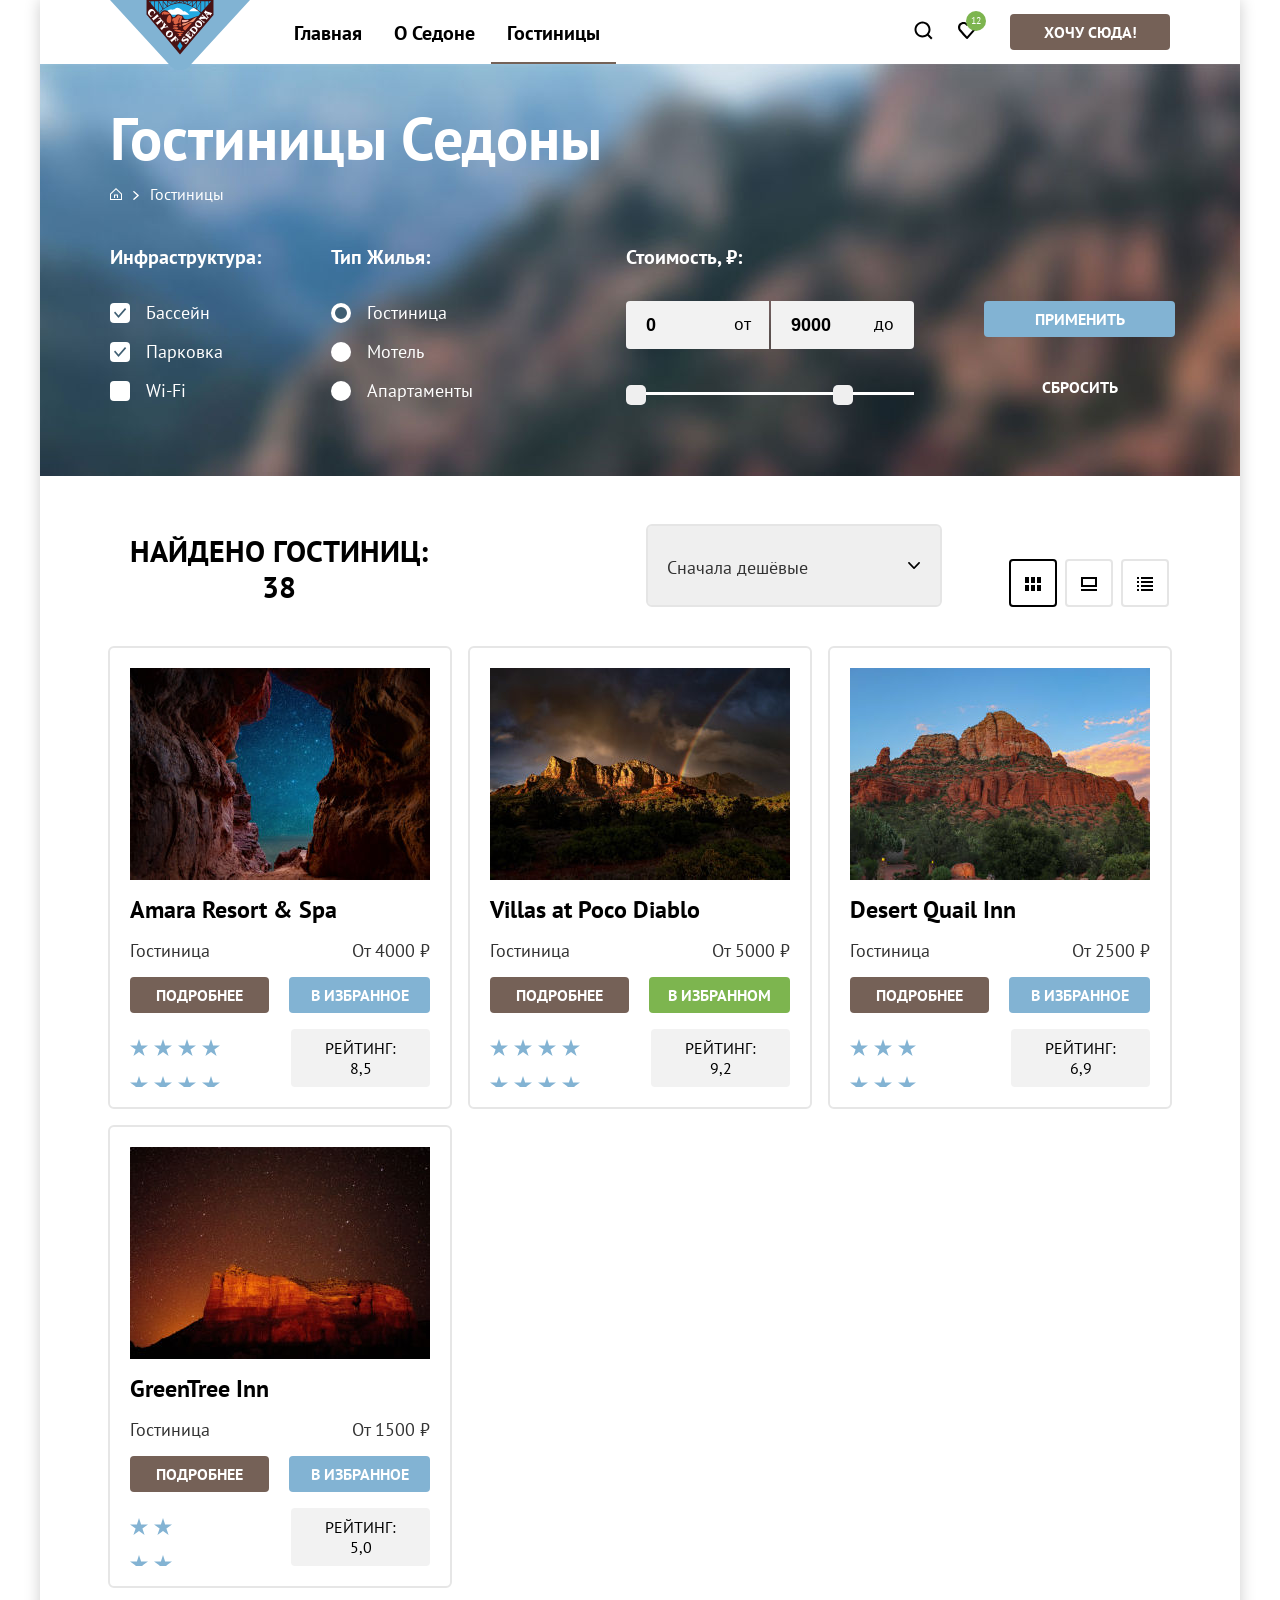
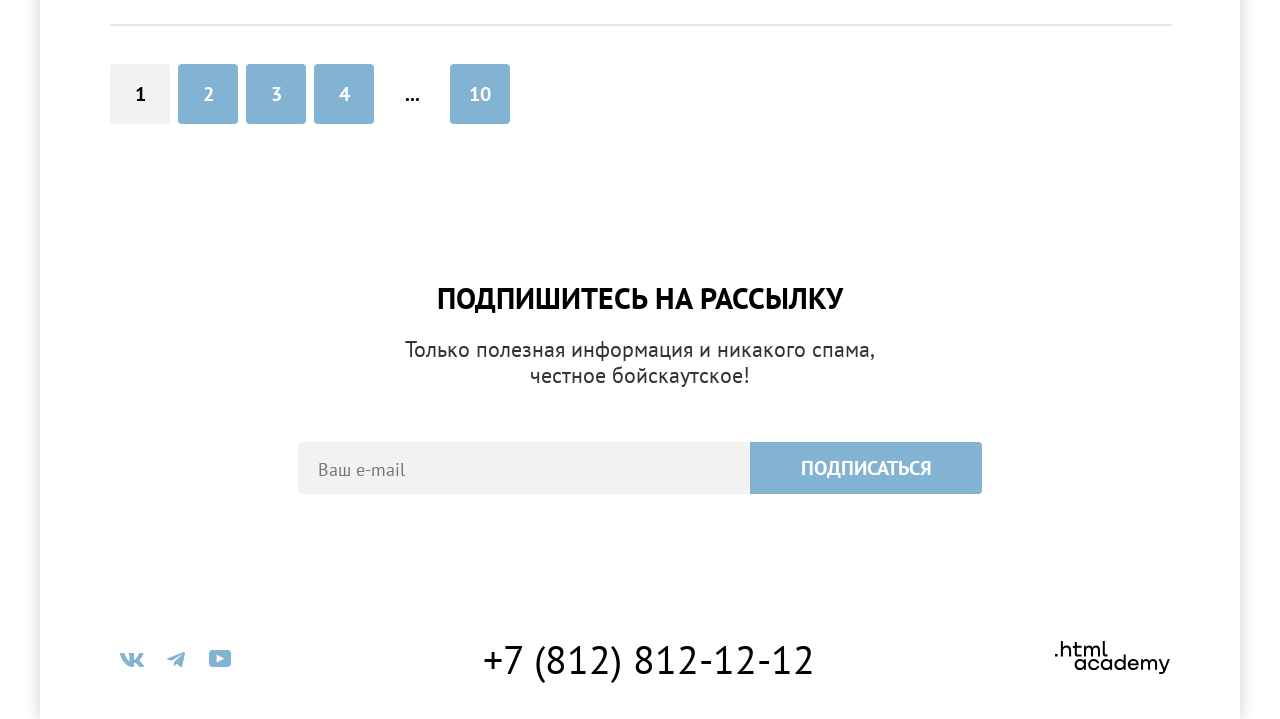
==== commit 33a45a88: "Add files via upload" ====
--- a/hotels.html
+++ b/hotels.html
@@ -29,13 +29,27 @@
         <ul class="nav-list nav-user">
           <li class="nav-item-user">
             <a class="nav-link-user" href="#">
-              <span class="icon icon-search"></span>
+              <svg viewBox="0 0 20 20" xmlns="http://www.w3.org/2000/svg" xmlns:xlink="http://www.w3.org/1999/xlink"
+                width="20.000000" height="20.000000" fill="none">
+                <rect id="icons/search" width="20.000000" height="20.000000" x="0.000000" y="0.000000" />
+                <path id="Vector"
+                  d="M19.5 18.0083L15.8 14.3287C16.8 13.0359 17.5 11.3453 17.5 9.4558C17.5 5.08011 13.9 1.5 9.5 1.5C5.1 1.5 1.5 5.17956 1.5 9.55525C1.5 13.9309 5.1 17.511 9.5 17.511C11.3 17.511 13 16.9144 14.4 15.8204L18.1 19.5L19.5 18.0083ZM9.5 15.5221C6.2 15.5221 3.5 12.837 3.5 9.55525C3.5 6.27348 6.2 3.5884 9.5 3.5884C12.8 3.5884 15.5 6.27348 15.5 9.55525C15.5 12.837 12.8 15.5221 9.5 15.5221Z"
+                  fill="currentColor" fill-rule="nonzero" />
+              </svg>
+              <span class="icon icon-search">
+              </span>
               <span class="visually-hidden">Поиск</span>
-              <!-- Здесь будут значки прописаные в css-->
             </a>
           </li>
           <li class="nav-item-user">
             <a class="nav-link-user" href="#">
+              <svg viewBox="0 0 20 20" xmlns="http://www.w3.org/2000/svg" xmlns:xlink="http://www.w3.org/1999/xlink"
+                width="20.000000" height="20.000000" fill="none">
+                <rect id="icons/heart" width="20.000000" height="20.000000" x="0.000000" y="0.000000" />
+                <path id="Vector"
+                  d="M9.9 19C9.6 19 9.3 18.9 9.1 18.6C3.7 12.5 2.4 11.1 2.1 10.7C1.4 9.8 1 8.6 1 7.4C1 4.4 3.4 2 6.5 2C7.8 2 9 2.5 10 3.3C11 2.5 12.3 2 13.5 2C16.5 2 19 4.4 19 7.4C19 8.7 18.5 9.9 17.7 10.8L10.7 18.7C10.5 18.9 10.3 19 9.9 19ZM3.9 9.5C4.2 9.9 7.4 13.5 10 16.4L16.2 9.4C16.7 8.9 16.9 8.2 16.9 7.4C16.9 5.6 15.4 4.1 13.6 4.1C12.6 4.1 11.6 4.6 10.9 5.4C10.6 5.7 10.3 5.8 10 5.8C9.7 5.8 9.4 5.6 9.2 5.4C8.5 4.6 7.5 4.1 6.5 4.1C4.7 4.1 3.2 5.6 3.2 7.4C3.1 8.3 3.5 9 3.9 9.5Z"
+                  fill="currentColor" fill-rule="nonzero" />
+              </svg>
               <span class="icon icons-heart"></span>
               <span class="visually-hidden">Избранное</span>
             </a>
--- a/styles/styles.css
+++ b/styles/styles.css
@@ -27,7 +27,7 @@
   font-weight: 400;
   line-height: 26px;
   color: rgba(0, 0, 0, 1);
-  background-color: #ffffff;
+  background-color: rgba(255, 255, 255, 1);
   text-align: center;
   width: 1200px;
   margin: 0 auto;
@@ -108,7 +108,7 @@
 .invitation-text,
 .interested-title,
 .subscribe-text {
-  color: #333333;
+  color: rgba(51, 51, 51, 1);
 }
 
 .white .sedona-title,
@@ -118,7 +118,7 @@
 .white .inner-header-title,
 .white .catalog-filter-item,
 .white .btn-want-here {
-  color: #ffffff;
+  color: rgba(255, 255, 255, 1);
 }
 
 .button-search, .subscribe-btn, .button-apply,
@@ -144,7 +144,7 @@
 .word-hotel {
   font-size: 18px;
   line-height: 21px;
-  color: #333333;
+  color: rgba(51, 51, 51, 1);
 }
 
 .control {
@@ -165,7 +165,7 @@
   line-height: 24px;
   letter-spacing: 0%;
   text-align: left;
-  color: #ffffff;
+  color: rgba(255, 255, 255, 1);
   margin: 0;
   padding: 0;
   margin-bottom: 32px;
@@ -197,10 +197,10 @@
 
 /*Кнопки*/ /* Коричневые */
 .btn-want-here, .button-search, .hotel-card-button {
-  background-color: #756157;
+  background-color: rgba(117, 97, 87, 1);
   border-radius: 4px;
   box-sizing: border-box;
-  color: #ffffff;
+  color: rgba(255, 255, 255, 1);
 }
 
 .btn-want-here {
@@ -237,13 +237,14 @@
 .btn-want-here:focus,
 .button-search:focus,
 .hotel-card-button:focus {
-  background-color: #615048;
+  background-color: rgba(97, 80, 72, 1);
+  outline: none;
 }
 
 .btn-want-here:active,
 .button-search:active,
 .hotel-card-button:active {
-  background-color: #756157;
+  background-color: rgba(117, 97, 87, 1);
   color: rgba(255, 255, 255, 0.3);
 }
 
@@ -259,7 +260,7 @@
 /* Голубые */
 .subscribe-btn, .button-favorites {
   background-color: rgba(130, 179, 211, 1);
-  color: #ffffff;
+  color: rgba(255, 255, 255, 1);
   border: none;
 }
 
@@ -297,7 +298,7 @@
   font-size: 16px;
   line-height: 20px;
   font-weight: 700;
-  color: #ffffff;
+  color: rgba(255, 255, 255, 1);
   width: 141px;
   min-height: 36px;
   border: none;
@@ -314,7 +315,7 @@
 /*Главная*/ /* */
 
 /*Шапка - header*/
-.nav{
+.nav {
   display: flex;
   justify-content: space-between;
   width: 1200px;
@@ -322,6 +323,7 @@
   padding: 0 70px;
   box-sizing: border-box;
   position: relative;
+  min-height: 64px;
 }
 
 .nav-logo {
@@ -350,8 +352,27 @@
   width: 345px;
 }
 
+.nav-link-user {
+  color: rgba(0, 0, 0, 1);
+}
+
+.nav-link-user:hover,
+.nav-link-user:focus {
+  color:rgba(117, 97, 87, 1);
+  outline: none;
+}
+
+.nav-link-user:active {
+  color:rgba(117, 97, 87, 0.3)
+}
+
 .nav-item-user:last-child {
   margin-left: 20px;
+}
+
+.nav-item-user:nth-child(2) {
+  padding-right: 13px;
+  padding-left: 24px;
 }
 
 /* полоска акктивности */
@@ -537,7 +558,7 @@
   box-sizing: border-box;
   padding: 12px 20px;
   border-radius: 4px 0 0 4px;
-  background-color: #f2f2f2;
+  background-color: rgba(242, 242, 242, 1);
 }
 
 .email-input::placeholder {
@@ -579,6 +600,7 @@
 
 .social-link:focus {
   color: rgba(104, 162, 202, 1);
+  outline: none;
 }
 
 .social-link:active {
@@ -603,6 +625,7 @@
 
 .phone:focus, .logo-footer:focus {
   color: rgba(117, 97, 87, 1);
+  outline: none;
 }
 
 .phone:active,.logo-footer:active {
@@ -632,7 +655,7 @@
 
 /*Векторные картинки*/
 
-.icon {
+/* .icon {
   width: 20px;
   height: 20px;
   display: flex;
@@ -641,11 +664,11 @@
   justify-content: center;
   align-items: center;
   padding: 22px 12px;
-}
-
-
-
-
+}*/
+
+.icons-heart {
+  position: relative;
+}
 
 .icons-heart:after {
   content: "12";
@@ -655,11 +678,11 @@
   width: 20px;
   height: 20px;
   line-height: 20px;
-  top: 10px;
-  left: 19px;
+  top: -7px;
+  left: -11px;
   font-size: 10px;
   text-align: center;
-  color: #ffffff;
+  color: rgba(255, 255, 255, 1);
   z-index: 10;
 }
 
@@ -681,7 +704,7 @@
 }
 
 .breadcrumbs {
-  color: #ffffff;
+  color: rgba(255, 255, 255, 1);
   display: flex;
   font-size: 16px; /* возвращаем размер только нужным */
   line-height: 1;
@@ -749,7 +772,7 @@
   width: 20px;
   height: 20px;
   border-radius: 4px;
-  background-color: #ffffff;
+  background-color: rgba(255, 255, 255, 1);
   margin-right: 16px;
   vertical-align: middle;
   flex-shrink: 0;
@@ -774,7 +797,7 @@
   width: 20px;
   height: 20px;
   border-radius: 50%;
-  background-color: #ffffff;
+  background-color: rgba(255, 255, 255, 1);
   margin-right: 16px;
   vertical-align: middle;
   flex-shrink: 0;
@@ -812,7 +835,7 @@
 .filter-price-input {
   width: 143px;
   min-height: 48px;
-  background-color: #f2f2f2;
+  background-color: rgba(242, 242, 242, 1);
   border: none;
   padding: 12px 20px;
   box-sizing: border-box;
@@ -838,7 +861,7 @@
 .range-button {
   width: 20px;
   height: 20px;
-  color: #ffffff;
+  color: rgba(255, 255, 255, 1);
   border-radius: 5px;
   position: absolute;
   z-index: 1;
@@ -857,7 +880,7 @@
   position: absolute;
   width: 100%;
   height: 3px;
-  background-color: #fff;
+  background-color: rgba(255, 255, 255, 1);
   bottom: -10px;
 }
 
@@ -880,7 +903,7 @@
   font-size: 16px;
   line-height: 20px;
   font-weight: 700;
-  color: #ffffff;
+  color: rgba(255, 255, 255, 1);
   padding: 8px 50px 8px 50px;
   margin-bottom: 32px;
 }
@@ -893,7 +916,7 @@
   font-size: 16px;
   line-height: 20px;
   font-weight: 700;
-  color: #ffffff;
+  color: rgba(255, 255, 255, 1);
   padding: 8px 50px 8px 50px;
 }
 
@@ -906,7 +929,7 @@
   margin: 0 47px 0 200px;
   min-width: 292px;
   border: none;
-  outline: 2px solid #e5e5e5;
+  outline: 2px solid rgba(229, 229, 229, 1);
   border-radius: 4px;
   position: relative;
   padding-left: 19px;
@@ -972,7 +995,7 @@
 }
 
 .hotel-card {
-  outline: 2px solid #e6e6e6;
+  outline: 2px solid rgba(230, 230, 230, 1);
   border-radius: 4px;
   width: 300px;
   padding: 20px;
@@ -1035,14 +1058,14 @@
 .hotel-card-rating {
   width: 95px;
   border-radius: 4px;
-  background-color: #f2f2f2;
+  background-color: rgba(242, 242, 242, 1);
   padding: 9px 22px;
 }
 
 .big-line {
   width: 1060px;
   height: 0;
-  border: 1px solid #e6e6e6;
+  border: 1px solid rgba(230, 230, 230, 1);
   margin-top: 38px;
   margin-bottom: 38px;
 }
@@ -1053,7 +1076,7 @@
 
 /* Фон для текущего li */
 .pagination-current.pagination-item {
-  background-color: #f2f2f2;
+  background-color: rgba(242, 242, 242, 1);
 }
 
 /* Цвет текста ссылки внутри текущего li */
@@ -1086,7 +1109,7 @@
 }
 
 .pagination-link {
-  color: #ffffff;
+  color: rgba(255, 255, 255, 1);
 }
 
 .pagination-link:active {
@@ -1127,7 +1150,7 @@
   position: relative;
   margin: auto;
   padding: 64px 70px;
-  background-color: #ffffff;
+  background-color: rgba(255, 255, 255, 1);
   border-radius: 30px;
 }
 
@@ -1181,7 +1204,7 @@
 }
 
 .checkin-input {
-  background-color: #f2f2f2;
+  background-color: rgba(242, 242, 242, 1);
   width: 100%;
   min-height: 48px;
   border-radius: 4px;
@@ -1195,7 +1218,7 @@
 }
 
 .checkout-input {
-  background-color: #f2f2f2;
+  background-color: rgba(242, 242, 242, 1);
   width: 100%;
   min-height: 48px;
   border-radius: 4px;
@@ -1234,7 +1257,7 @@
 
 .form-error {
   grid-column: 2 / 6;
-  color: #ff5757;
+  color: rgba(255, 87, 87, 1);
   font-size: 16px;
   font-weight: 400;
   line-height: 21px;
@@ -1249,7 +1272,7 @@
   line-height: 21px;
   text-align: left;
   padding: 0 20px;
-  color: #333333;
+  color: rgba(51, 51, 51, 1);
 }
 
 .adults-and-children {
@@ -1272,8 +1295,8 @@
   width: 26px;
   height: 26px;
   border: none;
-  background-color: #83b3d3;
-  color: #ffffff;
+  background-color: rgba(130, 179, 211, 1);
+  color: rgba(255, 255, 255, 1);
   border-radius: 50%;
   font-weight: 700;
   justify-content: center;
@@ -1285,7 +1308,7 @@
   left: 50%;
   transform: translateX(-50%);
   margin-top: 5px; /* ← отступ сверху (было margin-bottom) */
-  background-color: #333333;
+  background-color: rgba(51, 51, 51, 1);
   color: white;
   padding: 15px 18px 18px 22px;
   border-radius: 6px;
@@ -1310,7 +1333,7 @@
   width: 31px;
   height: 48px;
   border: none;
-  background-color: #f2f2f2;
+  background-color: rgba(242, 242, 242, 1);
   text-align: center;
   font-weight: 700;
   appearance: textfield;
@@ -1343,7 +1366,7 @@
   background-color: rgba(130, 179, 211, 1);
   grid-column: 1 / -1;
   grid-row: 7 / 8;
-  color: #ffffff;
+  color: rgba(255, 255, 255, 1);
   font-size: 20px;
   font-weight: 700;
   line-height: 24px;
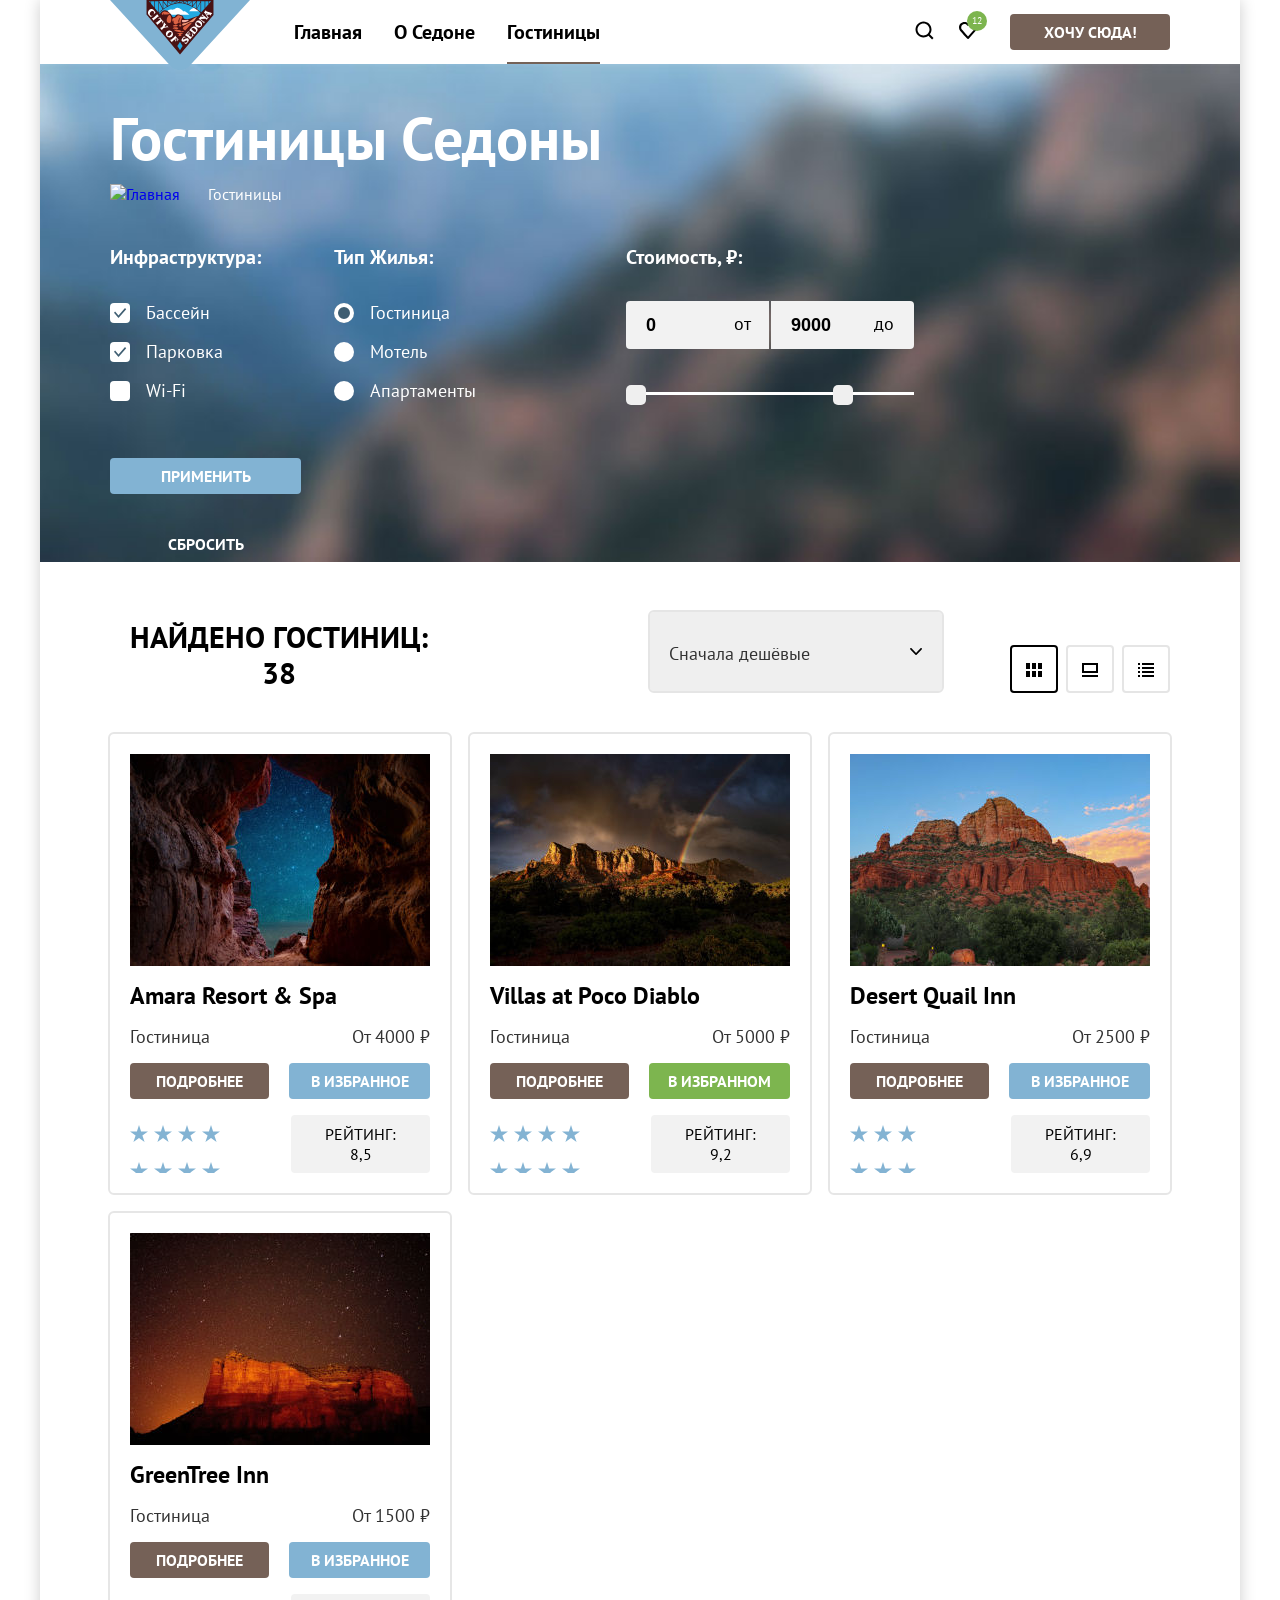
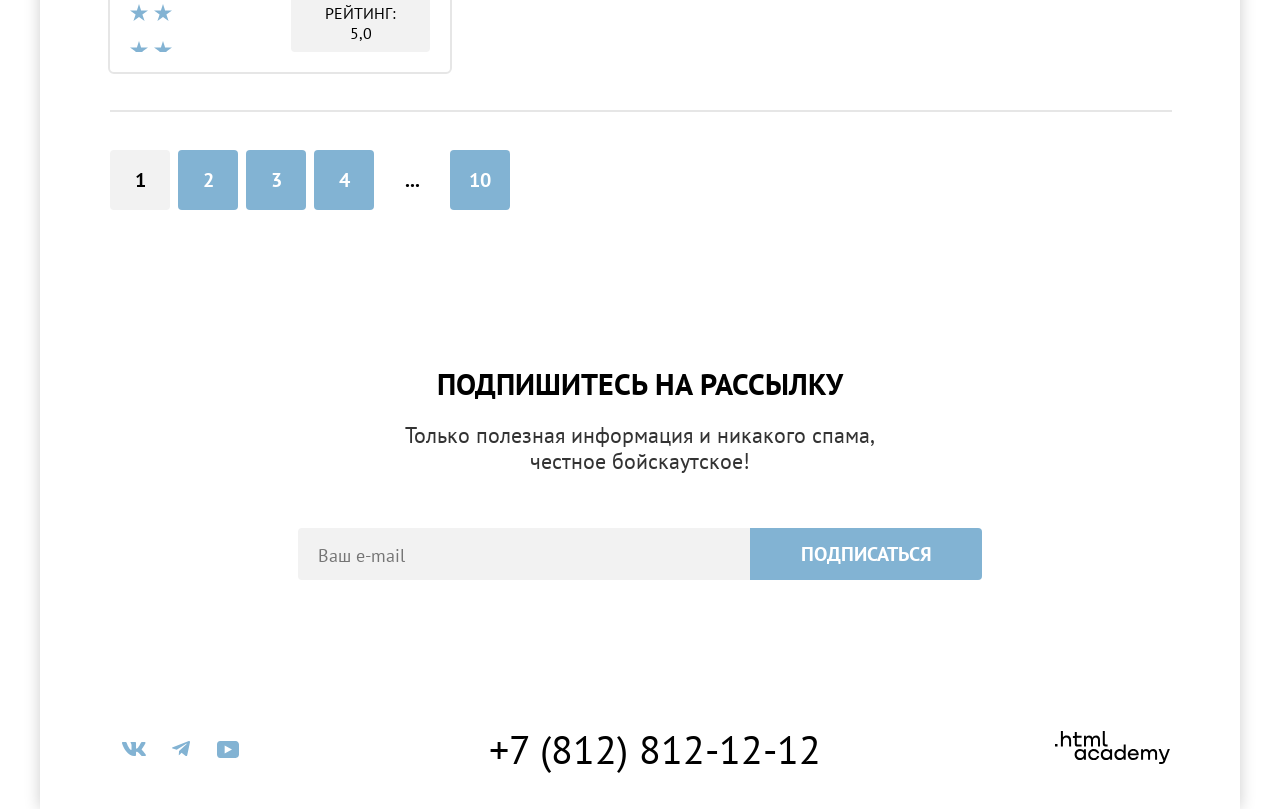
==== commit 3aaa2e5d: "Состояния. Нужно исправить модалку" ====
--- a/hotels.html
+++ b/hotels.html
@@ -27,33 +27,35 @@
           </li>
         </ul>
         <ul class="nav-list nav-user">
-          <li class="nav-item-user">
-            <a class="nav-link-user" href="#">
-              <svg viewBox="0 0 20 20" xmlns="http://www.w3.org/2000/svg" xmlns:xlink="http://www.w3.org/1999/xlink"
-                width="20.000000" height="20.000000" fill="none">
-                <rect id="icons/search" width="20.000000" height="20.000000" x="0.000000" y="0.000000" />
-                <path id="Vector"
-                  d="M19.5 18.0083L15.8 14.3287C16.8 13.0359 17.5 11.3453 17.5 9.4558C17.5 5.08011 13.9 1.5 9.5 1.5C5.1 1.5 1.5 5.17956 1.5 9.55525C1.5 13.9309 5.1 17.511 9.5 17.511C11.3 17.511 13 16.9144 14.4 15.8204L18.1 19.5L19.5 18.0083ZM9.5 15.5221C6.2 15.5221 3.5 12.837 3.5 9.55525C3.5 6.27348 6.2 3.5884 9.5 3.5884C12.8 3.5884 15.5 6.27348 15.5 9.55525C15.5 12.837 12.8 15.5221 9.5 15.5221Z"
-                  fill="currentColor" fill-rule="nonzero" />
-              </svg>
-              <span class="icon icon-search">
-              </span>
-              <span class="visually-hidden">Поиск</span>
-            </a>
-          </li>
-          <li class="nav-item-user">
-            <a class="nav-link-user" href="#">
-              <svg viewBox="0 0 20 20" xmlns="http://www.w3.org/2000/svg" xmlns:xlink="http://www.w3.org/1999/xlink"
-                width="20.000000" height="20.000000" fill="none">
-                <rect id="icons/heart" width="20.000000" height="20.000000" x="0.000000" y="0.000000" />
-                <path id="Vector"
-                  d="M9.9 19C9.6 19 9.3 18.9 9.1 18.6C3.7 12.5 2.4 11.1 2.1 10.7C1.4 9.8 1 8.6 1 7.4C1 4.4 3.4 2 6.5 2C7.8 2 9 2.5 10 3.3C11 2.5 12.3 2 13.5 2C16.5 2 19 4.4 19 7.4C19 8.7 18.5 9.9 17.7 10.8L10.7 18.7C10.5 18.9 10.3 19 9.9 19ZM3.9 9.5C4.2 9.9 7.4 13.5 10 16.4L16.2 9.4C16.7 8.9 16.9 8.2 16.9 7.4C16.9 5.6 15.4 4.1 13.6 4.1C12.6 4.1 11.6 4.6 10.9 5.4C10.6 5.7 10.3 5.8 10 5.8C9.7 5.8 9.4 5.6 9.2 5.4C8.5 4.6 7.5 4.1 6.5 4.1C4.7 4.1 3.2 5.6 3.2 7.4C3.1 8.3 3.5 9 3.9 9.5Z"
-                  fill="currentColor" fill-rule="nonzero" />
-              </svg>
-              <span class="icon icons-heart"></span>
-              <span class="visually-hidden">Избранное</span>
-            </a>
-          </li>
+          <ul class="icon-nav">
+            <li class="icon-item">
+              <a class="nav-link-user" href="#">
+                <svg viewBox="0 0 20 20" xmlns="http://www.w3.org/2000/svg" xmlns:xlink="http://www.w3.org/1999/xlink"
+                  width="20.000000" height="20.000000" fill="none">
+                  <rect id="icons/search" width="20.000000" height="20.000000" x="0.000000" y="0.000000" />
+                  <path id="Vector"
+                    d="M19.5 18.0083L15.8 14.3287C16.8 13.0359 17.5 11.3453 17.5 9.4558C17.5 5.08011 13.9 1.5 9.5 1.5C5.1 1.5 1.5 5.17956 1.5 9.55525C1.5 13.9309 5.1 17.511 9.5 17.511C11.3 17.511 13 16.9144 14.4 15.8204L18.1 19.5L19.5 18.0083ZM9.5 15.5221C6.2 15.5221 3.5 12.837 3.5 9.55525C3.5 6.27348 6.2 3.5884 9.5 3.5884C12.8 3.5884 15.5 6.27348 15.5 9.55525C15.5 12.837 12.8 15.5221 9.5 15.5221Z"
+                    fill="currentColor" fill-rule="nonzero" />
+                </svg>
+                <span class="icon icon-search">
+                </span>
+                <span class="visually-hidden">Поиск</span>
+              </a>
+            </li>
+            <li class="icon-item">
+              <a class="nav-link-user" href="#">
+                <svg viewBox="0 0 20 20" xmlns="http://www.w3.org/2000/svg" xmlns:xlink="http://www.w3.org/1999/xlink"
+                  width="20.000000" height="20.000000" fill="none">
+                  <rect id="icons/heart" width="20.000000" height="20.000000" x="0.000000" y="0.000000" />
+                  <path id="Vector"
+                    d="M9.9 19C9.6 19 9.3 18.9 9.1 18.6C3.7 12.5 2.4 11.1 2.1 10.7C1.4 9.8 1 8.6 1 7.4C1 4.4 3.4 2 6.5 2C7.8 2 9 2.5 10 3.3C11 2.5 12.3 2 13.5 2C16.5 2 19 4.4 19 7.4C19 8.7 18.5 9.9 17.7 10.8L10.7 18.7C10.5 18.9 10.3 19 9.9 19ZM3.9 9.5C4.2 9.9 7.4 13.5 10 16.4L16.2 9.4C16.7 8.9 16.9 8.2 16.9 7.4C16.9 5.6 15.4 4.1 13.6 4.1C12.6 4.1 11.6 4.6 10.9 5.4C10.6 5.7 10.3 5.8 10 5.8C9.7 5.8 9.4 5.6 9.2 5.4C8.5 4.6 7.5 4.1 6.5 4.1C4.7 4.1 3.2 5.6 3.2 7.4C3.1 8.3 3.5 9 3.9 9.5Z"
+                    fill="currentColor" fill-rule="nonzero" />
+                </svg>
+                <span class="icon icons-heart"></span>
+                <span class="visually-hidden">Избранное</span>
+              </a>
+            </li>
+          </ul>
           <li class="nav-item-user">
             <a class="btn-want-here white" href="#">Хочу сюда!</a>
           </li>
@@ -68,7 +70,7 @@
           <ul class="breadcrumbs">
             <li class="breadcrumbs-item">
               <a class="breadcrumbs-link" href="index.html">
-                <img class="icon-home" src="images/icon/vector-home.svg" alt="Главная">
+                <img class="icon-home" src="images/icon/home.svg" alt="Главная">
               </a>
             </li>
             <li class="breadcrumbs-item">
@@ -85,20 +87,15 @@
               <ul class="catalog-filter-list">
                 <li class="catalog-filter-item">
                   <input class="control-input" id="pool" type="checkbox" name="pool" checked>
-                  <label class="control" for="pool">
-                    <span class="custom-checkbox"></span>Бассейн
-                  </label>
+                  <label class="control custom-checkbox" for="pool">Бассейн</label>
                 </li>
                 <li class="catalog-filter-item">
                   <input class="control-input" id="parking" type="checkbox" name="parking" checked>
-                  <label class="control" for="parking">
-                    <span class="custom-checkbox"></span>Парковка</label>
+                  <label class="control custom-checkbox" for="parking">Парковка</label>
                 </li>
                 <li class="catalog-filter-item">
                   <input class="control-input" id="wi-fi" type="checkbox" name="wi-fi">
-                  <label class="control" for="wi-fi">
-                    <span class="custom-checkbox"></span>Wi-Fi
-                  </label>
+                  <label class="control custom-checkbox" for="wi-fi">Wi-Fi</label>
                 </li>
               </ul>
             </fieldset>
@@ -108,19 +105,15 @@
               <ul class="catalog-filter-list">
                 <li class="catalog-filter-item">
                   <input class="control-input" id="hotel" type="radio" name="accommodation" value="hotel" checked>
-                  <label class="control" for="hotel">
-                    <span class="custom-radio"></span>Гостиница
-                  </label>
+                  <label class="control custom-radio" for="hotel">Гостиница</label>
                 </li>
                 <li class="catalog-filter-item">
                   <input class="control-input" id="motel" type="radio" name="accommodation" value="motel">
-                  <label class="control" for="motel">
-                    <span class="custom-radio"></span>Мотель</label>
+                  <label class="control custom-radio" for="motel">Мотель</label>
                 </li>
                 <li class="catalog-filter-item">
                   <input class="control-input" id="apartments" type="radio" name="accommodation" value="apartments">
-                  <label class="control" for="apartments">
-                    <span class="custom-radio"></span>Апартаменты</label>
+                  <label class="control custom-radio" for="apartments">Апартаменты</label>
                 </li>
               </ul>
             </fieldset>
@@ -196,7 +189,7 @@
               </p>
               <div class="hotel-buttons">
                 <a class="hotel-card-button button" href="">подробнее</a>
-                <button class="button-favorites">в избранное</button>
+                <button class="button-favorites" type="button">в избранное</button>
               </div>
               <div class="div-rating">
                 <p class="hotel-card-stars-4">
@@ -218,7 +211,7 @@
               </p>
               <div class="hotel-buttons">
                 <a class="hotel-card-button button" href="">подробнее</a>
-                <button class="button-favorites-green">в избранном</button>
+                <button class="button-favorites-green" type="button">в избранном</button>
               </div>
               <div class="div-rating">
                 <p class="hotel-card-stars-4">
@@ -240,7 +233,7 @@
               </p>
               <div class="hotel-buttons">
                 <a class="hotel-card-button button" href="">подробнее</a>
-                <button class="button-favorites">в избранное</button>
+                <button class="button-favorites" type="button">в избранное</button>
               </div>
               <div class="div-rating">
                 <p class="hotel-card-stars-3">
@@ -262,7 +255,7 @@
               </p>
               <div class="hotel-buttons">
                 <a class="hotel-card-button button" href="">подробнее</a>
-                <button class="button-favorites">в избранное</button>
+                <button class="button-favorites" type="button">в избранное</button>
               </div>
               <div class="div-rating">
                 <p class="hotel-card-stars-2">
@@ -300,9 +293,9 @@
       <section class="email-index">
         <h2 class="subscribe">Подпишитесь на рассылку</h2>
         <p class="subscribe-text">Только полезная информация и никакого спама, честное бойскаутское!</p>
-        <form class="email-subscribe">
-          <input class="email-input" type="email" name="email" placeholder="Ваш e-mail">
-          <button class="subscribe-btn">Подписаться</button>
+        <form class="email-subscribe" action="https://echo.htmlacademy.ru/" method="post">
+          <input class="email-input" type="email" name="email" placeholder="Ваш e-mail" required>
+          <button class="subscribe-btn" type="submit">Подписаться</button>
         </form>
       </section>
     </main>
--- a/styles/styles.css
+++ b/styles/styles.css
@@ -26,8 +26,8 @@
   font-size: 22px;
   font-weight: 400;
   line-height: 26px;
-  color: rgba(0, 0, 0, 1);
-  background-color: rgba(255, 255, 255, 1);
+  color: #000000;
+  background-color: #ffffff;
   text-align: center;
   width: 1200px;
   margin: 0 auto;
@@ -80,7 +80,7 @@
 
 .nav-list, .sedona-list, .comfort-list, .breadcrumbs,
 .catalog-filter-list, .hotel-card-list, .pagination,
-.social-list, .view-switch, .nav-user {
+.social-list, .view-switch, .nav-user, .icon-nav {
   list-style-type: none;
 } /*Убирает маркер*/
 
@@ -108,7 +108,7 @@
 .invitation-text,
 .interested-title,
 .subscribe-text {
-  color: rgba(51, 51, 51, 1);
+  color: #333333;
 }
 
 .white .sedona-title,
@@ -118,7 +118,7 @@
 .white .inner-header-title,
 .white .catalog-filter-item,
 .white .btn-want-here {
-  color: rgba(255, 255, 255, 1);
+  color: #ffffff;
 }
 
 .button-search, .subscribe-btn, .button-apply,
@@ -138,13 +138,21 @@
 .breadcrumbs-link {
   font-size: 16px;
   line-height: 21px;
+  cursor: pointer;
+}
+.breadcrumbs-link:hover {
+  opacity: 60%;
+}
+
+.breadcrumbs-link:active {
+  opacity: 30%;
 }
 
 .sedona-text, .comfort-text, .sort-select, .sort-option,
 .word-hotel {
   font-size: 18px;
   line-height: 21px;
-  color: rgba(51, 51, 51, 1);
+  color: #333333;
 }
 
 .control {
@@ -156,7 +164,7 @@
   font-size: 20px;
   line-height: 24px;
   font-weight: 700;
-  color: rgba(0, 0, 0, 1);
+  color: #000000;
 }
 
 .filter-title {
@@ -165,7 +173,7 @@
   line-height: 24px;
   letter-spacing: 0%;
   text-align: left;
-  color: rgba(255, 255, 255, 1);
+  color: #ffffff;
   margin: 0;
   padding: 0;
   margin-bottom: 32px;
@@ -197,10 +205,10 @@
 
 /*Кнопки*/ /* Коричневые */
 .btn-want-here, .button-search, .hotel-card-button {
-  background-color: rgba(117, 97, 87, 1);
+  background-color: #756157;
   border-radius: 4px;
   box-sizing: border-box;
-  color: rgba(255, 255, 255, 1);
+  color: #ffffff;
 }
 
 .btn-want-here {
@@ -215,8 +223,9 @@
 }
 
 .button-search {
-  width: 376px;
+  width: 380px;
   margin-top: 54px;
+  border: none;
 }
 
 .hotel-card-button {
@@ -237,14 +246,14 @@
 .btn-want-here:focus,
 .button-search:focus,
 .hotel-card-button:focus {
-  background-color: rgba(97, 80, 72, 1);
+  background-color: #615048;
   outline: none;
 }
 
 .btn-want-here:active,
 .button-search:active,
 .hotel-card-button:active {
-  background-color: rgba(117, 97, 87, 1);
+  background-color: #756157;
   color: rgba(255, 255, 255, 0.3);
 }
 
@@ -254,13 +263,14 @@
   font-size: 20px;
   line-height: 36px;
   font-weight: 700;
-  padding: 8px 50px 8px 50px;
+  padding: 6px 50px 6px 50px;
+  min-height: 52px;
 }
 
 /* Голубые */
-.subscribe-btn, .button-favorites {
-  background-color: rgba(130, 179, 211, 1);
-  color: rgba(255, 255, 255, 1);
+.subscribe-btn, .button-apply, .button-favorites {
+  background-color: #82b3d3;
+  color: #ffffff;
   border: none;
 }
 
@@ -268,6 +278,7 @@
   width: 232px;
   min-height: 52px;
   border-radius: 0 4px 4px 0;
+  outline: none;
 }
 
 .button-favorites {
@@ -280,30 +291,64 @@
   border-radius: 4px;
 }
 
-.search-btn:hover,
-.subscribe-btn:hover,
-.button-apply:hover,
-.button-favorites:hover {
+/*Активность для синих кнопок*/
+
+.button-apply:hover, .button-apply:focus,
+.button-favorites:hover, .button-favorites:focus {
   background-color: #6b9ec2;
 }
 
-.search-btn:active,
+.search-btn:hover, .search-btn:focus, .search-btn:active,
+.subscribe-btn:hover, .subscribe-btn:focus,
+.button-apply:hover, .button-apply:focus,
+.button-favorites:hover, .button-favorites:focus {
+  background-color: #68A2CA;
+  outline: none;
+}
+
+.search-btn:active {
+  color: rgba(255, 255, 255, 0.3);
+}
+
 .subscribe-btn:active,
 .button-apply:active,
 .button-favorites:active {
-  background-color: #5488a8;
-}
-
+  background-color: #82B3D3;
+  color: rgba(255, 255, 255, 0.3);
+}
+
+/*Активность для зеленой кнопки*/
 .button-favorites-green {
   font-size: 16px;
   line-height: 20px;
   font-weight: 700;
-  color: rgba(255, 255, 255, 1);
+  color: #ffffff;
   width: 141px;
   min-height: 36px;
   border: none;
   border-radius: 4px;
   background-color: #7db54f;
+}
+
+.button-favorites-green:hover, .button-favorites-green:focus {
+  background-color: #6C9E42;
+  outline: none;
+}
+
+.button-favorites-green:active {
+  background-color: #7DB54F;
+  color: rgba(255, 255, 255, 0.3);
+}
+
+/*Активность для коричневых кнопок*/
+.nav-link-user:hover, .nav-link-user:focus,
+.nav-link:hover, .nav-link:focus {
+  color:#756157;
+  outline: none;
+}
+
+.nav-link-user:active, .nav-link:active {
+  color:rgba(117, 97, 87, 0.3)
 }
 
 .pagination-item {
@@ -329,6 +374,8 @@
 .nav-logo {
   position: absolute;
   z-index: 10;
+  left: 70px;
+  top: 0;
 }
 
 .nav-list {
@@ -342,6 +389,7 @@
 
 .nav-link {
   padding: 19px 16px;
+  display: block;
 }
 
 .nav-user {
@@ -349,43 +397,35 @@
   justify-content: flex-end;
   align-items: center;
   flex-wrap: wrap;
-  width: 345px;
+}
+
+.icon-nav {
+  display: flex;
+}
+
+.icon-item {
+  padding: 0 12px;
 }
 
 .nav-link-user {
-  color: rgba(0, 0, 0, 1);
-}
-
-.nav-link-user:hover,
-.nav-link-user:focus {
-  color:rgba(117, 97, 87, 1);
-  outline: none;
-}
-
-.nav-link-user:active {
-  color:rgba(117, 97, 87, 0.3)
+  color: #000000;
 }
 
 .nav-item-user:last-child {
   margin-left: 20px;
 }
 
-.nav-item-user:nth-child(2) {
-  padding-right: 13px;
-  padding-left: 24px;
-}
-
 /* полоска акктивности */
 .nav-item {
-  position: relative; /* чтобы полоска считала позицию от этого блока */
+  position: relative;
 }
 
 .nav-item.nav-current::after {
   content: "";
   position: absolute;
-  bottom: -19px; /* опускаем полоску на 21px ниже */
-  left: 0;
-  width: 100%;
+  bottom: -1px;
+  left: 16px;
+  width: calc(100% - 32px);
   height: 0;
   border-bottom: 2px solid #756257;
 }
@@ -406,10 +446,12 @@
 
 .hero {
   background-color: #2c4a6a;
-  background-image: url("../images/index-background.png");
+  background-image: url("../images/divider.svg"), url("../images/index-background.jpg");
+  background-position: 0 bottom, center 0;
+  background-size: 1200px 57px, cover;
+  background-repeat: no-repeat;
   width: 1200px;
   min-height: 485px;
-  display: block;
   margin: 0 auto;
 }
 
@@ -503,11 +545,36 @@
   flex-direction: column;
   justify-content: flex-start;
   align-items: center;
-  padding: 81px 85px;
+  padding: 152px 85px 81px;
+  background-color: rgba(131, 179, 211, 0.12);
+  background-repeat: no-repeat;
+}
+
+.comfort-item:nth-child(even) {
+  background-color: #ffffff;
+}
+
+.advantage {
+  background-image: url("../images/icon/advantage.svg");
+  background-position: center 80px;
+}
+
+.food {
+  background-image: url("../images/icon/food.svg");
+  background-position: center 81px;
+}
+
+.souvenirs {
+  background-image: url("../images/icon/souvenirs.svg");
+  background-position: center 78px;
 }
 
 .comfort-title {
   margin: 30px 0;
+}
+
+.comfort-icon {
+  order: -1;
 }
 
 .comfort-text {
@@ -558,48 +625,47 @@
   box-sizing: border-box;
   padding: 12px 20px;
   border-radius: 4px 0 0 4px;
-  background-color: rgba(242, 242, 242, 1);
+  background-color: #f2f2f2;
 }
 
 .email-input::placeholder {
   font-size: 18px;
-font-weight: 400;
-line-height: 24px;
+  font-weight: 400;
+  line-height: 24px;
 }
 
 /*Подвал - footer */
 
 .page-footer {
-  padding: 40px 70px;
-  display: flex;
-  flex-direction: row;
+  padding: 44px 70px 40px;
+  display: flex;
   justify-content: space-between;
-  align-items: center;
+  align-items: flex-start;
 }
 
 .social-list {
   display: flex;
-  flex-direction: row;
   justify-content: flex-start;
   align-items: center;
-}
-
-.social-item {
-  width: 24px;
-  height: auto;
-  padding: 0 10px;
+  width: 145px;
+  flex-wrap: wrap;
 }
 
 .social-link {
-  color: rgba(131, 179, 211, 1);
+  color: #83b3d3;
+  display: flex;
+  width: 47px;
+  height: 40px;
+  justify-content: center;
+  align-items: center;
 }
 
 .social-link:hover {
-  color: rgba(104, 162, 202, 1);
+  color: #68a2ca;
 }
 
 .social-link:focus {
-  color: rgba(104, 162, 202, 1);
+  color: #68a2ca;
   outline: none;
 }
 
@@ -616,15 +682,15 @@
 .phone, .logo-footer {
   font-size: 40px;
   line-height: 40px;
-  color: rgba(0, 0, 0, 1);
+  color: #000000;
 }
 
 .phone:hover, .logo-footer:hover {
-  color: rgba(117, 97, 87, 1);
+  color: #756157;
 }
 
 .phone:focus, .logo-footer:focus {
-  color: rgba(117, 97, 87, 1);
+  color: #756157;
   outline: none;
 }
 
@@ -635,7 +701,7 @@
 /*Фон*/
 
 .bg-100 {
-  background-color: rgba(130, 179, 211, 1);
+  background-color: #82b3d3;
 }
 
 .bg-12 {
@@ -682,7 +748,7 @@
   left: -11px;
   font-size: 10px;
   text-align: center;
-  color: rgba(255, 255, 255, 1);
+  color: #ffffff;
   z-index: 10;
 }
 
@@ -693,6 +759,7 @@
   background-image: url("../images/hotels/filter.jpg");
   width: 1200px;
   min-height: 412px;
+  background-size: cover;
 }
 
 .inner-header {
@@ -704,12 +771,13 @@
 }
 
 .breadcrumbs {
-  color: rgba(255, 255, 255, 1);
+  color: #ffffff;
   display: flex;
   font-size: 16px; /* возвращаем размер только нужным */
   line-height: 1;
   margin-top: 7px;
 }
+
 
 .breadcrumbs-item:not(:last-child)::after {
   content: "";
@@ -717,7 +785,7 @@
   width: 6px;
   height: 10px;
   margin: 0 11px 0 7px;
-  background-image: url(../images/icon/vector-arrow.svg);
+  background-image: url(../images/icon/arrow-right.svg);
   background-size: contain;
   background-repeat: no-repeat;
   background-position: center;
@@ -729,6 +797,7 @@
 
 .catalog-filter {
   display: flex;
+  flex-wrap: wrap;
 }
 
 .hotel-catalog {
@@ -736,13 +805,15 @@
 }
 
 .catalog-filter-group {
-  width: 150.43px;
+  /* width: 150.43px; */
   min-height: 157px;
   border: none;
+  display: flex;
+  flex-wrap: wrap;
 }
 
 .catalog-filter-group:first-child {
-  margin-right: 70px;
+  margin-right: 73px;
 }
 
 .catalog-filter-list {
@@ -767,19 +838,21 @@
 }
 
 /* Контейнер для галочки */
-.custom-checkbox {
+
+.control-input + .custom-checkbox::before {
+  content: "";
   display: inline-block;
   width: 20px;
   height: 20px;
   border-radius: 4px;
-  background-color: rgba(255, 255, 255, 1);
+  background-color: #ffffff;
   margin-right: 16px;
   vertical-align: middle;
   flex-shrink: 0;
 }
 
-.control-input:checked + .control .custom-checkbox {
-  background-image: url("../images/icon/tick-checked.svg"); /* твоя иконка */
+.control-input:checked + .custom-checkbox::before {
+  background-image: url("../images/icon/tick-checked.svg");
   background-position: center;
   background-repeat: no-repeat;
 }
@@ -792,26 +865,52 @@
 }
 
 /* Кастомный кружок */
-.custom-radio {
+/* .custom-radio {
   display: inline-block;
   width: 20px;
   height: 20px;
   border-radius: 50%;
-  background-color: rgba(255, 255, 255, 1);
+  background-color: #ffffff;
   margin-right: 16px;
   vertical-align: middle;
   flex-shrink: 0;
-}
+} */
 
 /* Когда радио-кнопка выбрана — показываем точку */
-.control-input:checked + .control .custom-radio {
+.control-input + .custom-radio::before {
+  content: "";
+  display: inline-block;
+  width: 20px;
+  height: 20px;
+  border-radius: 50%;
+  background-color: #ffffff;
+  margin-right: 16px;
+  vertical-align: middle;
+  flex-shrink: 0;
+}
+
+.control-input:checked + .custom-radio::before {
   background-color: #3f5e72; /* цвет фона из макета */
-  box-shadow: inset 0 0 0 4px #fff; /* белая точка внутри */
+  box-shadow: inset 0 0 0 4px #ffffff; /* белая точка внутри */
+}
+
+.control-input:hover + .custom-radio,
+.control-input:hover + .custom-checkbox {
+  opacity: 0.3;
+}
+
+.control-input:focus + .custom-radio::before,
+.control-input:focus + .custom-checkbox::before {
+  outline: 3px solid #83B3D3;
+}
+
+.control-input:active + .custom-radio,
+.control-input:active + .custom-checkbox {
+  opacity: 0.3;
 }
 
 .price-filter-group {
-  margin: 0 70px 0 140px;
-  padding-left: 13px;
+  margin: 0 68px 0 150px;
 }
 
 .price-inputs {
@@ -825,7 +924,7 @@
 
 .price-description {
   position: absolute;
-  color: rgba(0, 0, 0, 1);
+  color: #000000;
   right: 10px;
   font-size: 18px;
   z-index: 2;
@@ -835,7 +934,7 @@
 .filter-price-input {
   width: 143px;
   min-height: 48px;
-  background-color: rgba(242, 242, 242, 1);
+  background-color: #f2f2f2;
   border: none;
   padding: 12px 20px;
   box-sizing: border-box;
@@ -844,6 +943,10 @@
   line-height: 24px;
 }
 
+.filter-price-input:focus {
+  outline: 3px solid #83B3D3;
+}
+
 .first-price {
   border-radius: 4px 0 0 4px;
   margin-right: 2px;
@@ -861,11 +964,19 @@
 .range-button {
   width: 20px;
   height: 20px;
-  color: rgba(255, 255, 255, 1);
+  color: #ffffff;
   border-radius: 5px;
   position: absolute;
   z-index: 1;
   border: none;
+}
+
+.range-button:focus {
+  outline: 3px solid #83B3D3;
+}
+
+.range-button:active {
+  outline: 2px solid #83B3D3;
 }
 
 .range-min {
@@ -880,7 +991,7 @@
   position: absolute;
   width: 100%;
   height: 3px;
-  background-color: rgba(255, 255, 255, 1);
+  background-color: #ffffff;
   bottom: -10px;
 }
 
@@ -898,12 +1009,12 @@
 .button-apply {
   width: 191px;
   min-height: 36px;
-  background-color: rgba(130, 179, 211, 1);
+  background-color: #82b3d3;
   border-radius: 4px;
   font-size: 16px;
   line-height: 20px;
   font-weight: 700;
-  color: rgba(255, 255, 255, 1);
+  color: #ffffff;
   padding: 8px 50px 8px 50px;
   margin-bottom: 32px;
 }
@@ -916,20 +1027,32 @@
   font-size: 16px;
   line-height: 20px;
   font-weight: 700;
-  color: rgba(255, 255, 255, 1);
+  color: #ffffff;
   padding: 8px 50px 8px 50px;
 }
 
+.button-reset:hover {
+  color: rgba(255, 255, 255, 0.2);
+}
+
+.button-reset:focus {
+  outline: 3px solid #83B3D3;
+}
+
+.button-reset:active {
+  color: rgba(255, 255, 255, 0.3);
+}
+
 .sorting-container {
   display: flex;
   padding-bottom: 43px;
 }
 
 .sort-select {
-  margin: 0 47px 0 200px;
+  margin: 0 46px 0 202px;
   min-width: 292px;
   border: none;
-  outline: 2px solid rgba(229, 229, 229, 1);
+  outline: 2px solid #e5e5e5;
   border-radius: 4px;
   position: relative;
   padding-left: 19px;
@@ -943,6 +1066,10 @@
   background-size: 12px 7px;
 }
 
+.sort-select:hover, .sort-select:focus {
+  outline: 2px solid #68A2CA;
+}
+
 .catalog-hotel {
   width: 338px;
   padding-top: 7px;
@@ -960,22 +1087,22 @@
   width: 16px;
   height: 14px;
   padding: 15px 14px;
-  outline: 2px solid rgba(229, 229, 229, 1);
+  outline: 2px solid #e5e5e5;
   border-radius: 2px;
   display: flex;
   align-items: center;
 }
 
 .view-switch-item:hover {
-  outline: 2px solid rgba(0, 0, 0, 1);
+  outline: 2px solid #000000;
 }
 
 .view-switch-item:focus {
-  outline: 2px solid rgba(104, 162, 202, 1);
+  outline: 2px solid #68a2ca;
 }
 
 .view-switch-item:active {
-  outline: 2px solid rgba(0, 0, 0, 1);
+  outline: 2px solid #000000;
 }
 
 .view-switch-item:not(:last-child) {
@@ -983,7 +1110,11 @@
 }
 
 .view-switch-current {
-  outline: 2px solid rgba(0, 0, 0, 1);
+  outline: 2px solid #000000;
+}
+
+.view-switch-link {
+  display: block;
 }
 
 /* Отели */
@@ -995,7 +1126,7 @@
 }
 
 .hotel-card {
-  outline: 2px solid rgba(230, 230, 230, 1);
+  outline: 2px solid #e6e6e6;
   border-radius: 4px;
   width: 300px;
   padding: 20px;
@@ -1058,14 +1189,14 @@
 .hotel-card-rating {
   width: 95px;
   border-radius: 4px;
-  background-color: rgba(242, 242, 242, 1);
+  background-color: #f2f2f2;
   padding: 9px 22px;
 }
 
 .big-line {
   width: 1060px;
   height: 0;
-  border: 1px solid rgba(230, 230, 230, 1);
+  border: 1px solid #e6e6e6;
   margin-top: 38px;
   margin-bottom: 38px;
 }
@@ -1076,18 +1207,18 @@
 
 /* Фон для текущего li */
 .pagination-current.pagination-item {
-  background-color: rgba(242, 242, 242, 1);
+  background-color: #f2f2f2;
 }
 
 /* Цвет текста ссылки внутри текущего li */
 .pagination-current .pagination-link {
-  color: rgba(0, 0, 0, 1);
+  color: #000000;
 }
 
 .pagination-item {
   min-width: 60px;
   min-height: 60px;
-  background-color: rgba(130, 179, 211, 1);
+  background-color: #82b3d3;
   display: flex;
   justify-content: center;
   align-items: center;
@@ -1096,12 +1227,12 @@
 
 .pagination-item:hover:not(:first-child),
 .pagination-item:focus:not(:first-child) {
-  background-color: rgba(104, 162, 202, 1);
-  outline: 1px solid rgba(130, 179, 211, 1);
+  background-color: #68a2ca;
+  outline: 1px solid #82b3d3;
 }
 
 .pagination-item:active:not(:first-child) {
-  background-color:rgba(130, 179, 211, 1)
+  background-color:#82b3d3
 }
 
 .pagination-item:not(:last-of-type) {
@@ -1109,7 +1240,7 @@
 }
 
 .pagination-link {
-  color: rgba(255, 255, 255, 1);
+  color: #ffffff;
 }
 
 .pagination-link:active {
@@ -1121,7 +1252,7 @@
 }
 
 .pagination-item:nth-last-child(2) .pagination-link {
-  color: rgba(0, 0, 0, 1);
+  color: #000000;
 }
 
 .modal-toggle {
@@ -1146,24 +1277,23 @@
   display: none;
 }
 
-.modal {
+.modal-window {
   position: relative;
   margin: auto;
   padding: 64px 70px;
-  background-color: rgba(255, 255, 255, 1);
+  background-color: #ffffff;
   border-radius: 30px;
-}
-
-.modal-auth {
   width: 577px;
 }
+
 .search-form {
   display: grid;
   grid-template-columns: 137px 110px 88px 132px 110px;
   grid-template-rows: repeat(6, 48px) 60px;
-}
-
-.modal-close-button {
+  margin-top: 64px;
+}
+
+.modal-close {
   position: absolute;
   padding: 0;
   top: 60px;
@@ -1171,10 +1301,10 @@
   width: 52px;
   height: 52px;
   border: none;
-  background-image: url("../images/icon/btn-close.svg");
-  background-repeat: no-repeat;
-  background-position: center;
+  background-color: #2ad792;
   cursor: pointer;
+  border-radius: 50%;
+  color: #000000;
 }
 
 .modal-title {
@@ -1183,9 +1313,8 @@
   line-height: 36px;
   letter-spacing: 0%;
   text-align: left;
-  transform: uppercase;
+  text-transform: uppercase;
   margin: 0;
-  margin-bottom: 64px;
 }
 
 .form-label {
@@ -1194,7 +1323,7 @@
   line-height: 24px;
   text-align: left;
   border: none;
-  transform: capitalize;
+  text-transform: capitalize;
   padding: 12px 0;
 }
 
@@ -1204,7 +1333,7 @@
 }
 
 .checkin-input {
-  background-color: rgba(242, 242, 242, 1);
+  background-color: #f2f2f2;
   width: 100%;
   min-height: 48px;
   border-radius: 4px;
@@ -1218,7 +1347,7 @@
 }
 
 .checkout-input {
-  background-color: rgba(242, 242, 242, 1);
+  background-color: #f2f2f2;
   width: 100%;
   min-height: 48px;
   border-radius: 4px;
@@ -1237,7 +1366,12 @@
   line-height: 24px;
   letter-spacing: 0%;
   text-align: left;
-  color: rgba(0, 0, 0, 1);
+  color: #000000;
+}
+
+.form-input:focus, .email-input:focus {
+  outline: 3px solid rgba(131, 179, 211, 1);
+  background: rgba(230, 230, 230, 1);;
 }
 
 .input-wrapper {
@@ -1257,7 +1391,7 @@
 
 .form-error {
   grid-column: 2 / 6;
-  color: rgba(255, 87, 87, 1);
+  color: #ff5757;
   font-size: 16px;
   font-weight: 400;
   line-height: 21px;
@@ -1272,7 +1406,7 @@
   line-height: 21px;
   text-align: left;
   padding: 0 20px;
-  color: rgba(51, 51, 51, 1);
+  color: #333333;
 }
 
 .adults-and-children {
@@ -1295,8 +1429,8 @@
   width: 26px;
   height: 26px;
   border: none;
-  background-color: rgba(130, 179, 211, 1);
-  color: rgba(255, 255, 255, 1);
+  background-color: #82b3d3;
+  color: #ffffff;
   border-radius: 50%;
   font-weight: 700;
   justify-content: center;
@@ -1308,7 +1442,7 @@
   left: 50%;
   transform: translateX(-50%);
   margin-top: 5px; /* ← отступ сверху (было margin-bottom) */
-  background-color: rgba(51, 51, 51, 1);
+  background-color: #333333;
   color: white;
   padding: 15px 18px 18px 22px;
   border-radius: 6px;
@@ -1333,7 +1467,7 @@
   width: 31px;
   height: 48px;
   border: none;
-  background-color: rgba(242, 242, 242, 1);
+  background-color: #f2f2f2;
   text-align: center;
   font-weight: 700;
   appearance: textfield;
@@ -1363,15 +1497,15 @@
 }
 
 .search-btn {
-  background-color: rgba(130, 179, 211, 1);
+  background-color: #82b3d3;
   grid-column: 1 / -1;
   grid-row: 7 / 8;
-  color: rgba(255, 255, 255, 1);
+  color: #ffffff;
   font-size: 20px;
   font-weight: 700;
   line-height: 24px;
   text-align: center;
-  transform: uppercase;
+  text-transform: uppercase;
   border: none;
   border-radius: 10px;
   cursor: pointer;
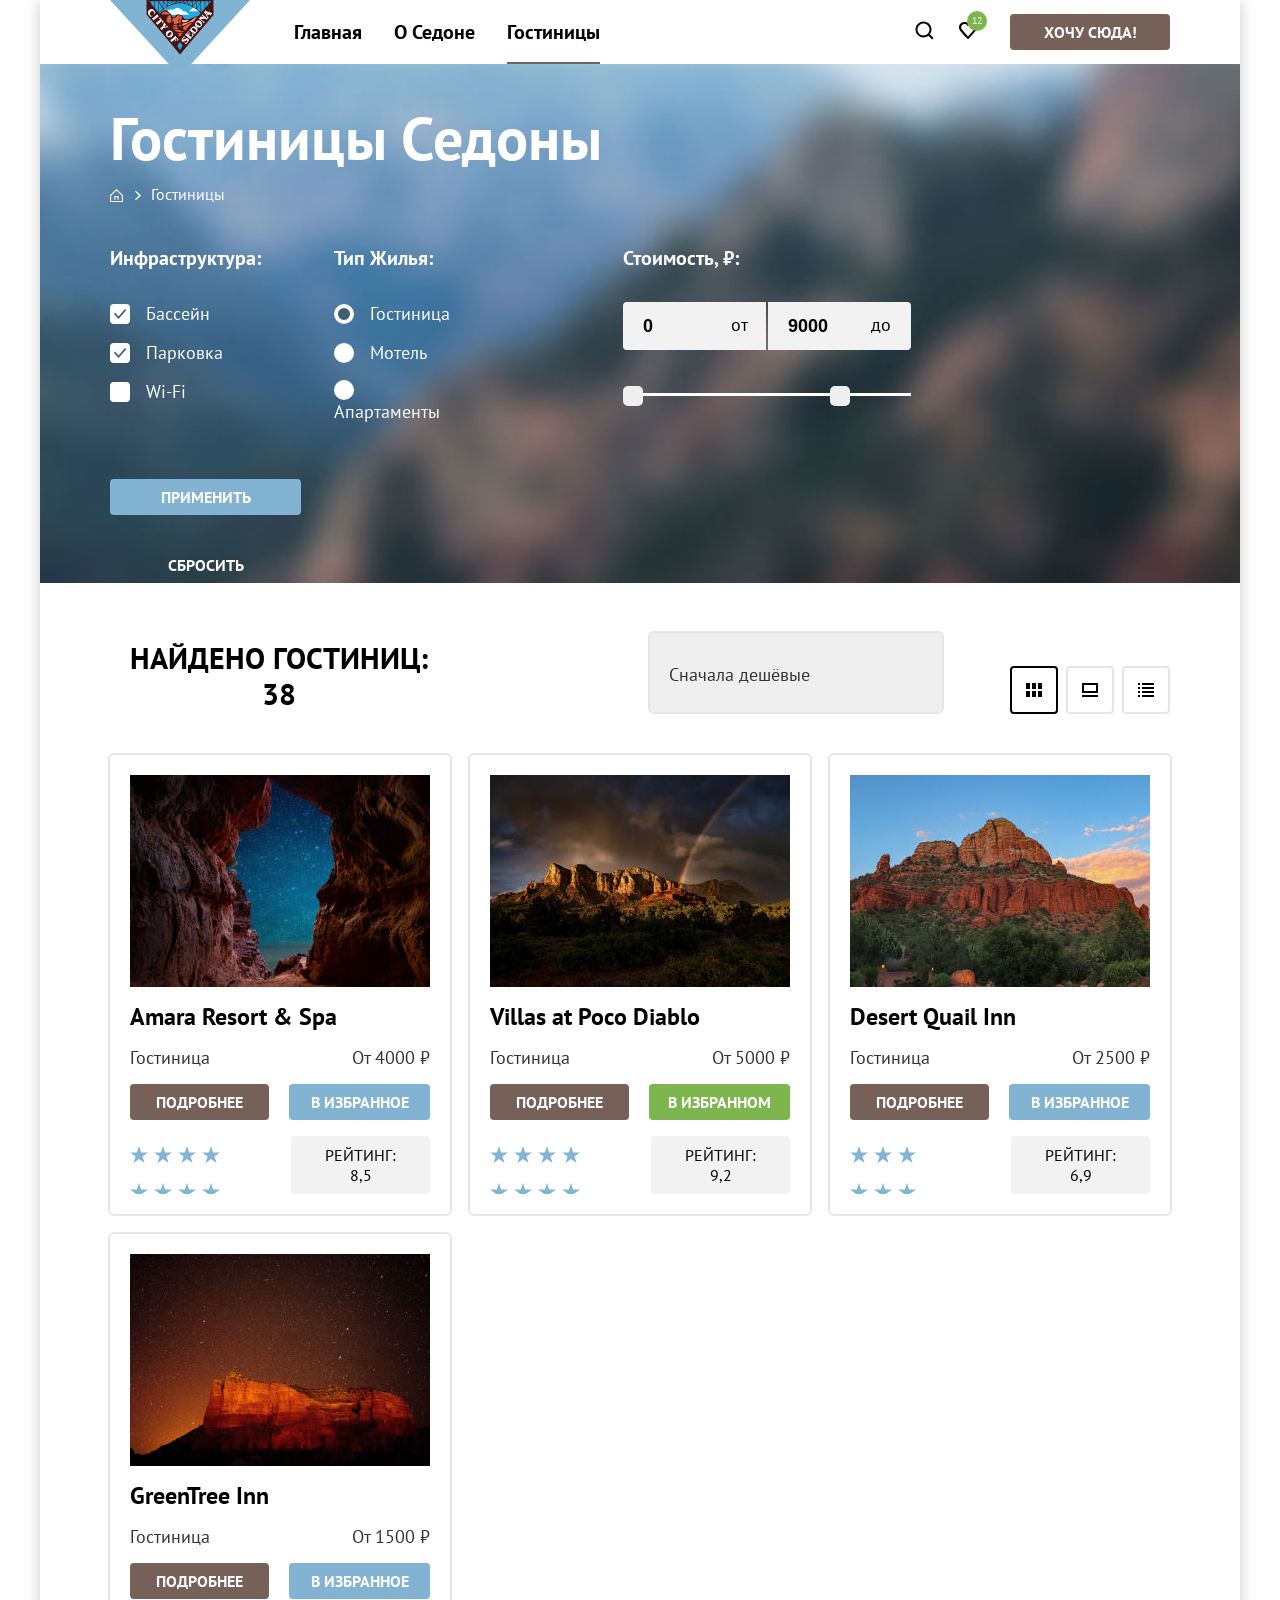
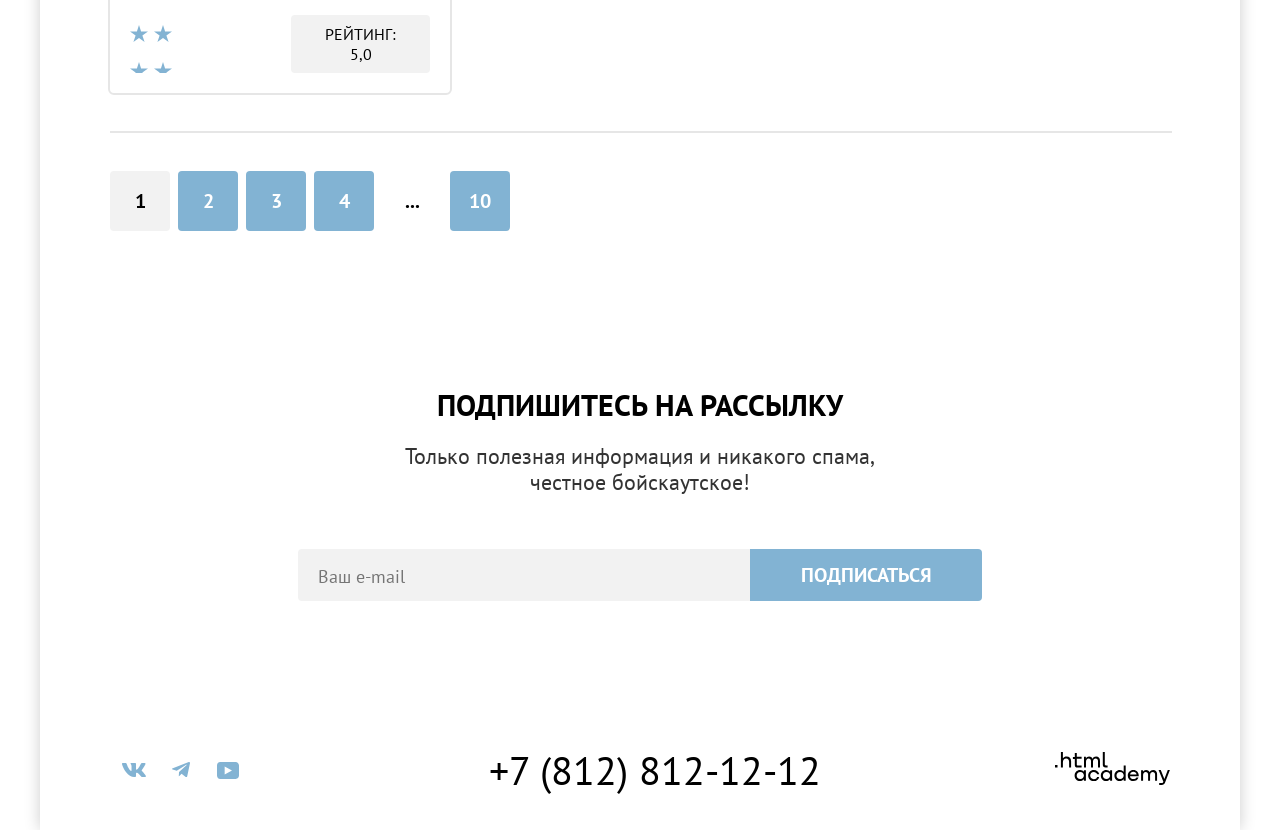
==== commit 257c5f48: "Правки после 1 проверки" ====
--- a/hotels.html
+++ b/hotels.html
@@ -5,7 +5,7 @@
     <meta charset="utf-8">
     <title>Sedona</title>
     <link rel="stylesheet" href="styles/styles.css">
-    <link rel="icon" href="images/logo/logo-sedona.svg" type="image/png">
+    <link rel="icon" type="images/png" href="images/icon/favicon.png">
   </head>
 
   <body>
@@ -69,8 +69,8 @@
           <h1 class="inner-header-title">Гостиницы Седоны</h1>
           <ul class="breadcrumbs">
             <li class="breadcrumbs-item">
-              <a class="breadcrumbs-link" href="index.html">
-                <img class="icon-home" src="images/icon/home.svg" alt="Главная">
+              <a class="breadcrumbs-link icon-home" href="index.html">
+                <span class="visually-hidden">Главная</span>
               </a>
             </li>
             <li class="breadcrumbs-item">
@@ -124,18 +124,24 @@
               <div class="price-inputs">
                 <p class="form-price">
                   <span class="price-description">от</span>
-                  <input class="filter-price-input first-price" type="text" value="0" name="from">
+                  <label for="first-price" class="visually-hidden"></label>
+                  <input class="filter-price-input first-price" id="first-price" type="text" value="0" name="from">
                 </p>
 
                 <p class="form-price">
                   <span class="price-description">до</span>
-                  <input class="filter-price-input last-price" type="text" value="9000" name="after">
+                  <label for="last-price" class="visually-hidden"></label>
+                  <input class="filter-price-input last-price" id="last-price" type="text" value="9000" name="after">
                 </p>
               </div>
 
               <div class="price-range">
-                <button class="range-button range-min" type="button"></button>
-                <button class="range-button range-max" type="button"></button>
+                <button class="range-button range-min" type="button">
+                  <span class="visually-hidden">Минимальная цена</span>
+                </button>
+                <button class="range-button range-max" type="button">
+                  <span class="visually-hidden">Максимальная цена</span>
+                </button>
                 <div class="range-progress"></div>
                 <div class="range-background"></div>
               </div>
@@ -159,18 +165,18 @@
           </select>
           <ul class="view-switch">
             <li class="view-switch-item view-switch-current">
-              <a class="view-switch-link" href="catalog.html?view=tile">
-                <img src="images/icon/mode-grid.svg" alt="Показать карточки">
+              <a class="view-switch-link mode-grid" href="catalog.html?view=tile">
+                <span class="visually-hidden">Показать карточки</span>
               </a>
             </li>
             <li class="view-switch-item">
-              <a class="view-switch-link" href="catalog.html?view=card">
-                <img src="images/icon/mode-single.svg" alt="Показать по одной">
+              <a class="view-switch-link mode-single" href="catalog.html?view=card">
+                <span class="visually-hidden">Показать по одной</span>
               </a>
             </li>
             <li class="view-switch-item">
-              <a class="view-switch-link" href="catalog.html?view=list">
-                <img src="images/icon/mode-list.svg" alt="Показать список">
+              <a class="view-switch-link mode-list" href="catalog.html?view=list">
+                <span class="visually-hidden">Показать список</span>
               </a>
             </li>
           </ul>
@@ -290,11 +296,13 @@
           </li>
         </ul>
       </section>
+
       <section class="email-index">
         <h2 class="subscribe">Подпишитесь на рассылку</h2>
         <p class="subscribe-text">Только полезная информация и никакого спама, честное бойскаутское!</p>
         <form class="email-subscribe" action="https://echo.htmlacademy.ru/" method="post">
-          <input class="email-input" type="email" name="email" placeholder="Ваш e-mail" required>
+          <label for="subscribe-email" class="visually-hidden">Email для рассылки</label>
+          <input class="email-input" id="subscribe-email" type="email" name="email" placeholder="Ваш e-mail" required>
           <button class="subscribe-btn" type="submit">Подписаться</button>
         </form>
       </section>
@@ -344,6 +352,7 @@
               d="M11.6 4.5C10 4.5 8.8 5.2 8 6.2L7.9 6.2L7.9 0L5.9 0L5.9 15.5L7.9 15.5L7.9 10.2C7.9 8.1 9.2 6.6 11.2 6.6C13 6.6 14.1 8 14.1 9.8L14.1 15.5L16.1 15.5L16.1 9.4C16.2 6.4 14.3 4.5 11.6 4.5ZM50.6 15.4C48.8 15.4 47.8 14.4 47.8 12.7L47.8 0L49.8 0L49.8 12.3C49.8 13 50.2 13.4 50.9 13.4L52.6 13.4L52.6 15.4L50.6 15.4ZM26.6 4.8L21.8 4.8L21.8 1.1L19.8 1.1L19.8 4.9L17.9 4.9L17.9 6.9L19.8 6.9L19.8 12.9C19.8 14.6 20.8 15.6 22.5 15.6L26.6 15.6L26.6 13.6L22.9 13.6C22.2 13.6 21.8 13.2 21.8 12.5L21.8 6.8L26.6 6.8L26.6 4.8ZM37.6 6.7C38.2 5.4 39.5 4.6 41.1 4.6C43.6 4.6 45.1 6.4 45 8.9L45 15.4L43 15.4L43 9.1C43 7.5 42.1 6.5 40.6 6.5C39.4 6.5 38 7.4 38 9.8L38 15.4L36 15.4L36 9.1C36 7.5 35.1 6.5 33.6 6.5C32 6.5 31 8 31 10L31 15.4L29 15.4L29 4.8L30.9 4.8L30.9 6.4L31 6.4C31.6 5.4 32.7 4.6 34.1 4.6C35.7 4.6 36.9 5.5 37.5 6.7L37.6 6.7ZM0 15.5L0 12.9L2.5 12.9L2.5 15.5L0 15.5ZM64.8 17.9C66.5 17.9 67.8 18.7 68.7 19.8L68.7 13.4L70.7 13.4L70.7 28.8L68.7 28.8L68.7 27.3L68.6 27.3C67.8 28.3 66.5 29.1 64.8 29.1C61.6 29.1 59.4 26.8 59.4 23.5C59.4 20.2 61.7 17.9 64.8 17.9ZM25 17.9C26.7 17.9 28 18.6 28.9 19.7L28.9 18.2L30.9 18.2L30.9 28.8L28.9 28.8L28.9 27.2L28.8 27.2C28 28.3 26.8 29.1 25 29.1C21.9 29.1 19.6 26.8 19.6 23.5C19.6 20.2 21.9 17.9 25 17.9ZM51.2 17.9C52.9 17.9 54.2 18.6 55.1 19.7L55.1 18.2L57.1 18.2L57.1 28.8L55.1 28.8L55.1 27.2L55 27.2C54.2 28.3 53 29.1 51.2 29.1C48.1 29.1 45.8 26.8 45.8 23.5C45.8 20.2 48.1 17.9 51.2 17.9ZM94.6 19.9C95.3 18.7 96.6 17.9 98.2 17.9C100.7 17.9 102.2 19.7 102.1 22.3L102.1 28.8L100.1 28.8L100.1 22.5C100.1 20.9 99.2 19.9 97.7 19.9C96.5 19.9 95.1 20.8 95.1 23.2L95.1 28.8L93.1 28.8L93.1 22.5C93.1 20.9 92.2 19.9 90.7 19.9C89.1 20 88.1 21.4 88.1 23.4L88.1 28.8L86.1 28.8L86.1 18.2L88 18.2L88 19.7C88.6 18.6 89.7 17.9 91.1 17.9C92.7 17.9 93.9 18.7 94.5 19.9L94.6 19.9ZM44.2 22C43.7 19.6 41.6 17.9 38.8 17.9C35.4 17.9 33.2 20.4 33.2 23.5C33.2 26.6 35.4 29.1 38.8 29.1C41.6 29.1 43.7 27.3 44.2 24.9L42.1 24.9C41.7 26.2 40.4 27.2 38.8 27.2C36.6 27.2 35.2 25.6 35.2 23.6C35.2 21.6 36.6 20 38.8 20C40.4 20 41.6 21 42.1 22.2L44.2 22.2L44.2 22ZM78.3 17.9C75 17.9 72.8 20.4 72.8 23.5C72.8 26.5 74.9 29.1 78.3 29.1C80.8 29.1 82.8 27.8 83.5 25.5L81.4 25.5C80.9 26.5 79.8 27.1 78.4 27.1C76.5 27.1 75.1 25.8 75 24.2L83.8 24.2C84 20.6 81.8 17.9 78.3 17.9ZM109.4 27L105.8 18.1L103.6 18.1L108.4 29.7C108.1 30.6 107.7 30.9 106.7 30.9L104.2 30.9L104.2 32.9L106.7 32.9C108.5 32.9 109.5 32.1 110.2 30.3L114.9 18.1L112.8 18.1L109.4 27ZM78.3 19.8C80 19.8 81.3 20.8 81.6 22.4L75.1 22.4C75.4 20.9 76.6 19.8 78.3 19.8ZM21.7 23.5C21.7 25.5 23.1 27.1 25.3 27.1C27.5 27.1 28.9 25.4 28.9 23.5C28.9 21.5 27.5 19.9 25.3 19.9C23.1 19.9 21.7 21.5 21.7 23.5ZM47.9 23.5C47.9 25.5 49.3 27.1 51.5 27.1C53.6 27.1 55.1 25.4 55.1 23.5C55.1 21.5 53.7 19.9 51.5 19.9C49.3 19.9 47.9 21.5 47.9 23.5ZM61.5 23.5C61.5 25.5 62.9 27.1 65.1 27.1C67.2 27.1 68.6 25.5 68.7 23.5C68.7 21.5 67.3 19.9 65.1 19.9C62.9 19.9 61.5 21.5 61.5 23.5Z"
               fill="currentColor" fill-rule="evenodd" />
           </svg>
+          <span class="visually-hidden">Страница академии</span>
         </a>
       </address>
     </footer>
--- a/styles/styles.css
+++ b/styles/styles.css
@@ -45,51 +45,111 @@
   overflow: hidden;
 }
 
-.nav-list, .comfort-list, .pagination, .social-list,
-.inner-header-title, .breadcrumbs, .hotel-card-list,
-.catalog-filter-group, .view-switch, .nav-user {
+.nav-list,
+.comfort-list,
+.pagination,
+.social-list,
+.inner-header-title,
+.breadcrumbs,
+.hotel-card-list,
+.catalog-filter-group,
+.view-switch,
+.nav-user {
   margin: 0;
   padding: 0;
 }
 
-.sedona-title, .invitation-title, .comfort-title, .intro-title,
-.interested-title, .sedona-text, .invitation-text, .comfort-text,
-.interested-text, .intro-description, .subscribe, .subscribe-text,
-.hotel-card-title, .word-hotel, .hotel-card-rating, .custom-radio,
-.hotel-card-stars-2, .hotel-card-stars-3, .hotel-card-stars-4 {
+.sedona-title,
+.invitation-title,
+.comfort-title,
+.intro-title,
+.interested-title,
+.sedona-text,
+.invitation-text,
+.comfort-text,
+.interested-text,
+.intro-description,
+.subscribe,
+.subscribe-text,
+.hotel-card-title,
+.word-hotel,
+.hotel-card-rating,
+.custom-radio,
+.hotel-card-stars-2,
+.hotel-card-stars-3,
+.hotel-card-stars-4 {
   margin: 0;
 }
 
-.sedona-list, .price-filter-group {
+.sedona-list,
+.price-filter-group {
   padding: 0;
 }
 
-.nav-link, .filter-title, .phone, .button-search,
-.hotel-card-button, .btn-want-here, .pagination-link,
+.nav-link,
+.filter-title,
+.phone,
+.button-search,
+.hotel-card-button,
+.btn-want-here,
+.pagination-link,
 .breadcrumbs-link {
   text-decoration: none;
-} /*Убирает подчеркивание*/
-
-.sedona-title, .comfort-title, .button-search, .btn-want-here,
-.intro-title, .invitation-title, .pagination-item, .button-apply,
-.button-reset, .hotel-card-button, .button-favorites, .subscribe,
-.hotel-card-rating, .button-favorites-green, .subscribe-btn,
-.interested-title, .catalog-hotel {
+}
+
+/*Убирает подчеркивание*/
+
+.sedona-title,
+.comfort-title,
+.button-search,
+.btn-want-here,
+.intro-title,
+.invitation-title,
+.pagination-item,
+.button-apply,
+.button-reset,
+.hotel-card-button,
+.button-favorites,
+.subscribe,
+.hotel-card-rating,
+.button-favorites-green,
+.subscribe-btn,
+.interested-title,
+.catalog-hotel {
   text-transform: uppercase;
-} /*Всё крупным шрифтом*/
-
-.nav-list, .sedona-list, .comfort-list, .breadcrumbs,
-.catalog-filter-list, .hotel-card-list, .pagination,
-.social-list, .view-switch, .nav-user, .icon-nav {
+}
+
+/*Всё крупным шрифтом*/
+
+.nav-list,
+.sedona-list,
+.comfort-list,
+.breadcrumbs,
+.catalog-filter-list,
+.hotel-card-list,
+.pagination,
+.social-list,
+.view-switch,
+.nav-user,
+.icon-nav {
   list-style-type: none;
-} /*Убирает маркер*/
-
-.button-search, .subscribe-btn, .btn-want-here, .email-input,
-.button-favorites, .button-favorites-green,.sort-select,
+}
+
+/*Убирает маркер*/
+
+.button-search,
+.subscribe-btn,
+.btn-want-here,
+.email-input,
+.button-favorites,
+.button-favorites-green,
+.sort-select,
 .button-apply,
 .button-reset {
   font: inherit;
-} /*Принудительное наследование*/
+}
+
+/*Принудительное наследование*/
 
 .nav-list,
 .sedona-list,
@@ -100,7 +160,9 @@
 .catalog-filter-list,
 .pagination {
   flex-wrap: wrap;
-} /*Переполнение*/
+}
+
+/*Переполнение*/
 
 /*Цвета*/
 
@@ -121,9 +183,16 @@
   color: #ffffff;
 }
 
-.button-search, .subscribe-btn, .button-apply,
-.button-reset, .sort-option, .sort-select, .button-favorites,
-.button-favorites-green, .range-button, .pagination-item {
+.button-search,
+.subscribe-btn,
+.button-apply,
+.button-reset,
+.sort-option,
+.sort-select,
+.button-favorites,
+.button-favorites-green,
+.range-button,
+.pagination-item {
   cursor: pointer;
   display: block;
 }
@@ -140,6 +209,7 @@
   line-height: 21px;
   cursor: pointer;
 }
+
 .breadcrumbs-link:hover {
   opacity: 60%;
 }
@@ -148,7 +218,10 @@
   opacity: 30%;
 }
 
-.sedona-text, .comfort-text, .sort-select, .sort-option,
+.sedona-text,
+.comfort-text,
+.sort-select,
+.sort-option,
 .word-hotel {
   font-size: 18px;
   line-height: 21px;
@@ -203,8 +276,11 @@
   font-weight: 700;
 }
 
-/*Кнопки*/ /* Коричневые */
-.btn-want-here, .button-search, .hotel-card-button {
+/*Кнопки*/
+/* Коричневые */
+.btn-want-here,
+.button-search,
+.hotel-card-button {
   background-color: #756157;
   border-radius: 4px;
   box-sizing: border-box;
@@ -236,7 +312,9 @@
   min-height: 20px;
 }
 
-.hotel-card-button, .button-favorites, .button-favorites-green {
+.hotel-card-button,
+.button-favorites,
+.button-favorites-green {
   margin-bottom: 16px;
 }
 
@@ -268,7 +346,9 @@
 }
 
 /* Голубые */
-.subscribe-btn, .button-apply, .button-favorites {
+.subscribe-btn,
+.button-apply,
+.button-favorites {
   background-color: #82b3d3;
   color: #ffffff;
   border: none;
@@ -293,15 +373,22 @@
 
 /*Активность для синих кнопок*/
 
-.button-apply:hover, .button-apply:focus,
-.button-favorites:hover, .button-favorites:focus {
+.button-apply:hover,
+.button-apply:focus,
+.button-favorites:hover,
+.button-favorites:focus {
   background-color: #6b9ec2;
 }
 
-.search-btn:hover, .search-btn:focus, .search-btn:active,
-.subscribe-btn:hover, .subscribe-btn:focus,
-.button-apply:hover, .button-apply:focus,
-.button-favorites:hover, .button-favorites:focus {
+.search-btn:hover,
+.search-btn:focus,
+.search-btn:active,
+.subscribe-btn:hover,
+.subscribe-btn:focus,
+.button-apply:hover,
+.button-apply:focus,
+.button-favorites:hover,
+.button-favorites:focus {
   background-color: #68A2CA;
   outline: none;
 }
@@ -330,7 +417,8 @@
   background-color: #7db54f;
 }
 
-.button-favorites-green:hover, .button-favorites-green:focus {
+.button-favorites-green:hover,
+.button-favorites-green:focus {
   background-color: #6C9E42;
   outline: none;
 }
@@ -341,14 +429,17 @@
 }
 
 /*Активность для коричневых кнопок*/
-.nav-link-user:hover, .nav-link-user:focus,
-.nav-link:hover, .nav-link:focus {
-  color:#756157;
+.nav-link-user:hover,
+.nav-link-user:focus,
+.nav-link:hover,
+.nav-link:focus {
+  color: #756157;
   outline: none;
 }
 
-.nav-link-user:active, .nav-link:active {
-  color:rgba(117, 97, 87, 0.3)
+.nav-link-user:active,
+.nav-link:active {
+  color: rgba(117, 97, 87, 0.3)
 }
 
 .pagination-item {
@@ -357,7 +448,8 @@
   line-height: 36px;
 }
 
-/*Главная*/ /* */
+/*Главная*/
+/* */
 
 /*Шапка - header*/
 .nav {
@@ -403,12 +495,10 @@
   display: flex;
 }
 
-.icon-item {
-  padding: 0 12px;
-}
-
 .nav-link-user {
   color: #000000;
+  padding: 18px 12px;
+  display: block;
 }
 
 .nav-item-user:last-child {
@@ -679,22 +769,26 @@
   font-style: normal;
 }
 
-.phone, .logo-footer {
+.phone,
+.logo-footer {
   font-size: 40px;
   line-height: 40px;
   color: #000000;
 }
 
-.phone:hover, .logo-footer:hover {
+.phone:hover,
+.logo-footer:hover {
   color: #756157;
 }
 
-.phone:focus, .logo-footer:focus {
+.phone:focus,
+.logo-footer:focus {
   color: #756157;
   outline: none;
 }
 
-.phone:active,.logo-footer:active {
+.phone:active,
+.logo-footer:active {
   color: rgba(117, 97, 87, 0.3);
 }
 
@@ -720,17 +814,6 @@
 }
 
 /*Векторные картинки*/
-
-/* .icon {
-  width: 20px;
-  height: 20px;
-  display: flex;
-  background-repeat: no-repeat;
-  background-position: center;
-  justify-content: center;
-  align-items: center;
-  padding: 22px 12px;
-}*/
 
 .icons-heart {
   position: relative;
@@ -773,24 +856,37 @@
 .breadcrumbs {
   color: #ffffff;
   display: flex;
-  font-size: 16px; /* возвращаем размер только нужным */
+  font-size: 16px;
+  /* возвращаем размер только нужным */
   line-height: 1;
   margin-top: 7px;
 }
 
 
-.breadcrumbs-item:not(:last-child)::after {
+.breadcrumbs-item:not(:first-child)::before {
   content: "";
   display: inline-block;
   width: 6px;
   height: 10px;
-  margin: 0 11px 0 7px;
+  margin: 0 6px 0 12px;
   background-image: url(../images/icon/arrow-right.svg);
   background-size: contain;
   background-repeat: no-repeat;
   background-position: center;
 }
 
+.icon-home {
+  background-image: url(/images/icon/home.svg);
+  display: block;
+  width: 12px;
+  height: 12px;
+  background-repeat: no-repeat;
+  background-position: center;
+  background-size: contain;
+  padding-top: 10px;
+  padding-left: 1px;
+}
+
 .hotel-filters {
   padding: 0 70px;
 }
@@ -805,7 +901,6 @@
 }
 
 .catalog-filter-group {
-  /* width: 150.43px; */
   min-height: 157px;
   border: none;
   display: flex;
@@ -862,19 +957,10 @@
   display: flex;
   align-items: center;
   cursor: pointer;
-}
-
-/* Кастомный кружок */
-/* .custom-radio {
-  display: inline-block;
-  width: 20px;
-  height: 20px;
-  border-radius: 50%;
-  background-color: #ffffff;
-  margin-right: 16px;
-  vertical-align: middle;
-  flex-shrink: 0;
-} */
+  width: 141px;
+  flex-wrap: wrap;
+}
+
 
 /* Когда радио-кнопка выбрана — показываем точку */
 .control-input + .custom-radio::before {
@@ -890,8 +976,10 @@
 }
 
 .control-input:checked + .custom-radio::before {
-  background-color: #3f5e72; /* цвет фона из макета */
-  box-shadow: inset 0 0 0 4px #ffffff; /* белая точка внутри */
+  background-color: #3f5e72;
+  /* цвет фона из макета */
+  box-shadow: inset 0 0 0 4px #ffffff;
+  /* белая точка внутри */
 }
 
 .control-input:hover + .custom-radio,
@@ -910,7 +998,7 @@
 }
 
 .price-filter-group {
-  margin: 0 68px 0 150px;
+  margin: 0 69px 0 148px;
 }
 
 .price-inputs {
@@ -1059,14 +1147,16 @@
   padding-top: 4px;
 
   /* Кастомная стрелка */
-  appearance: none; /* убираем стандартную стрелку */
+  appearance: none;
+  /* убираем стандартную стрелку */
   background-image: url("../images/icon/vector-arrow-down.svg");
   background-repeat: no-repeat;
   background-position: right 20px center;
   background-size: 12px 7px;
 }
 
-.sort-select:hover, .sort-select:focus {
+.sort-select:hover,
+.sort-select:focus {
   outline: 2px solid #68A2CA;
 }
 
@@ -1093,6 +1183,17 @@
   align-items: center;
 }
 
+.mode-grid {
+  background-image: url("../images/icon/mode-grid.svg");
+}
+.mode-single {
+  background-image: url("../images/icon/mode-single.svg");
+}
+
+.mode-list {
+  background-image: url("../images/icon/mode-list.svg");
+}
+
 .view-switch-item:hover {
   outline: 2px solid #000000;
 }
@@ -1115,6 +1216,10 @@
 
 .view-switch-link {
   display: block;
+  background-repeat: no-repeat;
+  background-position: center;
+  width: 48px;
+  height: 48px;
 }
 
 /* Отели */
@@ -1232,7 +1337,7 @@
 }
 
 .pagination-item:active:not(:first-child) {
-  background-color:#82b3d3
+  background-color: #82b3d3
 }
 
 .pagination-item:not(:last-of-type) {
@@ -1259,21 +1364,27 @@
   display: none;
 }
 
-.modal-container {
+.modal-toggle:checked + .modal-container {
+  display: flex;
+}
+
+.modal-container-close {
+  display: none;
+}
+
+.modal {
   position: fixed;
+  width: 100%;
+  height: 100%;
   top: 0;
   left: 0;
-  display: flex;
-  width: 100%;
-  height: 100%;
-  background-color: rgba(242, 242, 242, 0.8);
-}
-
-.modal-toggle:checked + .modal-container {
-  display: flex;
-}
-
-.modal-container-close {
+  background-color: rgba(255, 255, 255, 0.8);
+  display: flex;
+  justify-content: center;
+  align-items: center;
+}
+
+.modal-closed{
   display: none;
 }
 
@@ -1284,6 +1395,7 @@
   background-color: #ffffff;
   border-radius: 30px;
   width: 577px;
+  box-shadow: 0 25px 50px 0 rgba(0, 0, 0, 0.15);
 }
 
 .search-form {
@@ -1296,15 +1408,33 @@
 .modal-close {
   position: absolute;
   padding: 0;
-  top: 60px;
-  right: 50px;
+  top: 63px;
+  right: 53px;
   width: 52px;
   height: 52px;
   border: none;
-  background-color: #2ad792;
+  background-color: #F2F2F2;
   cursor: pointer;
   border-radius: 50%;
   color: #000000;
+  background-image: url(../images/icon/close-modal.svg);
+  background-size: 16px 16px;
+  background-repeat: no-repeat;
+  background-position: center;
+}
+
+.modal-close:hover {
+  background-color: #E6E6E6;
+}
+
+.modal-close:focus {
+  background-color: #E6E6E6;
+  outline: 3px solid #83B3D3;
+}
+
+.modal-close:active {
+  background-color: #E6E6E6;
+  color: rgba(0, 0, 0, 0.3);
 }
 
 .modal-title {
@@ -1369,9 +1499,11 @@
   color: #000000;
 }
 
-.form-input:focus, .email-input:focus {
-  outline: 3px solid rgba(131, 179, 211, 1);
-  background: rgba(230, 230, 230, 1);;
+.form-input:focus,
+.email-input:focus {
+  outline: 3px solid #82b3d3;
+  background: #e6e6e6;
+  ;
 }
 
 .input-wrapper {
@@ -1397,6 +1529,7 @@
   line-height: 21px;
   text-align: left;
   padding: 0 20px;
+  margin-top: 4px;
 }
 
 .form-success {
@@ -1407,6 +1540,7 @@
   text-align: left;
   padding: 0 20px;
   color: #333333;
+  margin-top: 3px;
 }
 
 .adults-and-children {
@@ -1438,10 +1572,12 @@
 
 .tooltip-text {
   position: absolute;
-  top: 100%; /* ← появляется снизу (было bottom: 100%) */
+  top: 100%;
+  /* ← появляется снизу (было bottom: 100%) */
   left: 50%;
   transform: translateX(-50%);
-  margin-top: 5px; /* ← отступ сверху (было margin-bottom) */
+  margin-top: 5px;
+  /* ← отступ сверху (было margin-bottom) */
   background-color: #333333;
   color: white;
   padding: 15px 18px 18px 22px;
@@ -1463,6 +1599,7 @@
 .counter {
   display: flex;
 }
+
 .counter-input {
   width: 31px;
   height: 48px;
@@ -1480,20 +1617,43 @@
   align-items: center;
   padding: 14px 10px;
   border: none;
-}
-
-.counter-btn--plus {
-  background-image: url(../images/icon/icons-plus.svg);
-  background-repeat: no-repeat;
-  background-position: center;
+  outline: none;
+}
+
+.counter-btn:focus-visible .counter-icon {
+  color: #000000;
+  outline: 3px solid #82B3D3;
+  border-radius: 4px;
+}
+
+.counter-icon{
+  color: #756157;
+}
+
+.counter-icon:hover {
+  color: #000000;
+}
+
+.counter-icon:focus {
+  color: #000000;
+  outline: 3px solid #82B3D3;
+  border-radius: 4px;
+}
+
+.counter-icon:active {
+  color: #756157;
+}
+
+.plus {
   border-radius: 0 4px 4px 0;
 }
 
-.counter-btn--minus {
-  background-image: url(../images/icon/icons-minus.svg);
-  background-repeat: no-repeat;
-  background-position: center;
+.minus {
   border-radius: 4px 0 0 4px;
+}
+
+.counter-btn--plus:hover, .counter-btn--minus:hover {
+  color: rgba(0, 0, 0, 1);
 }
 
 .search-btn {
